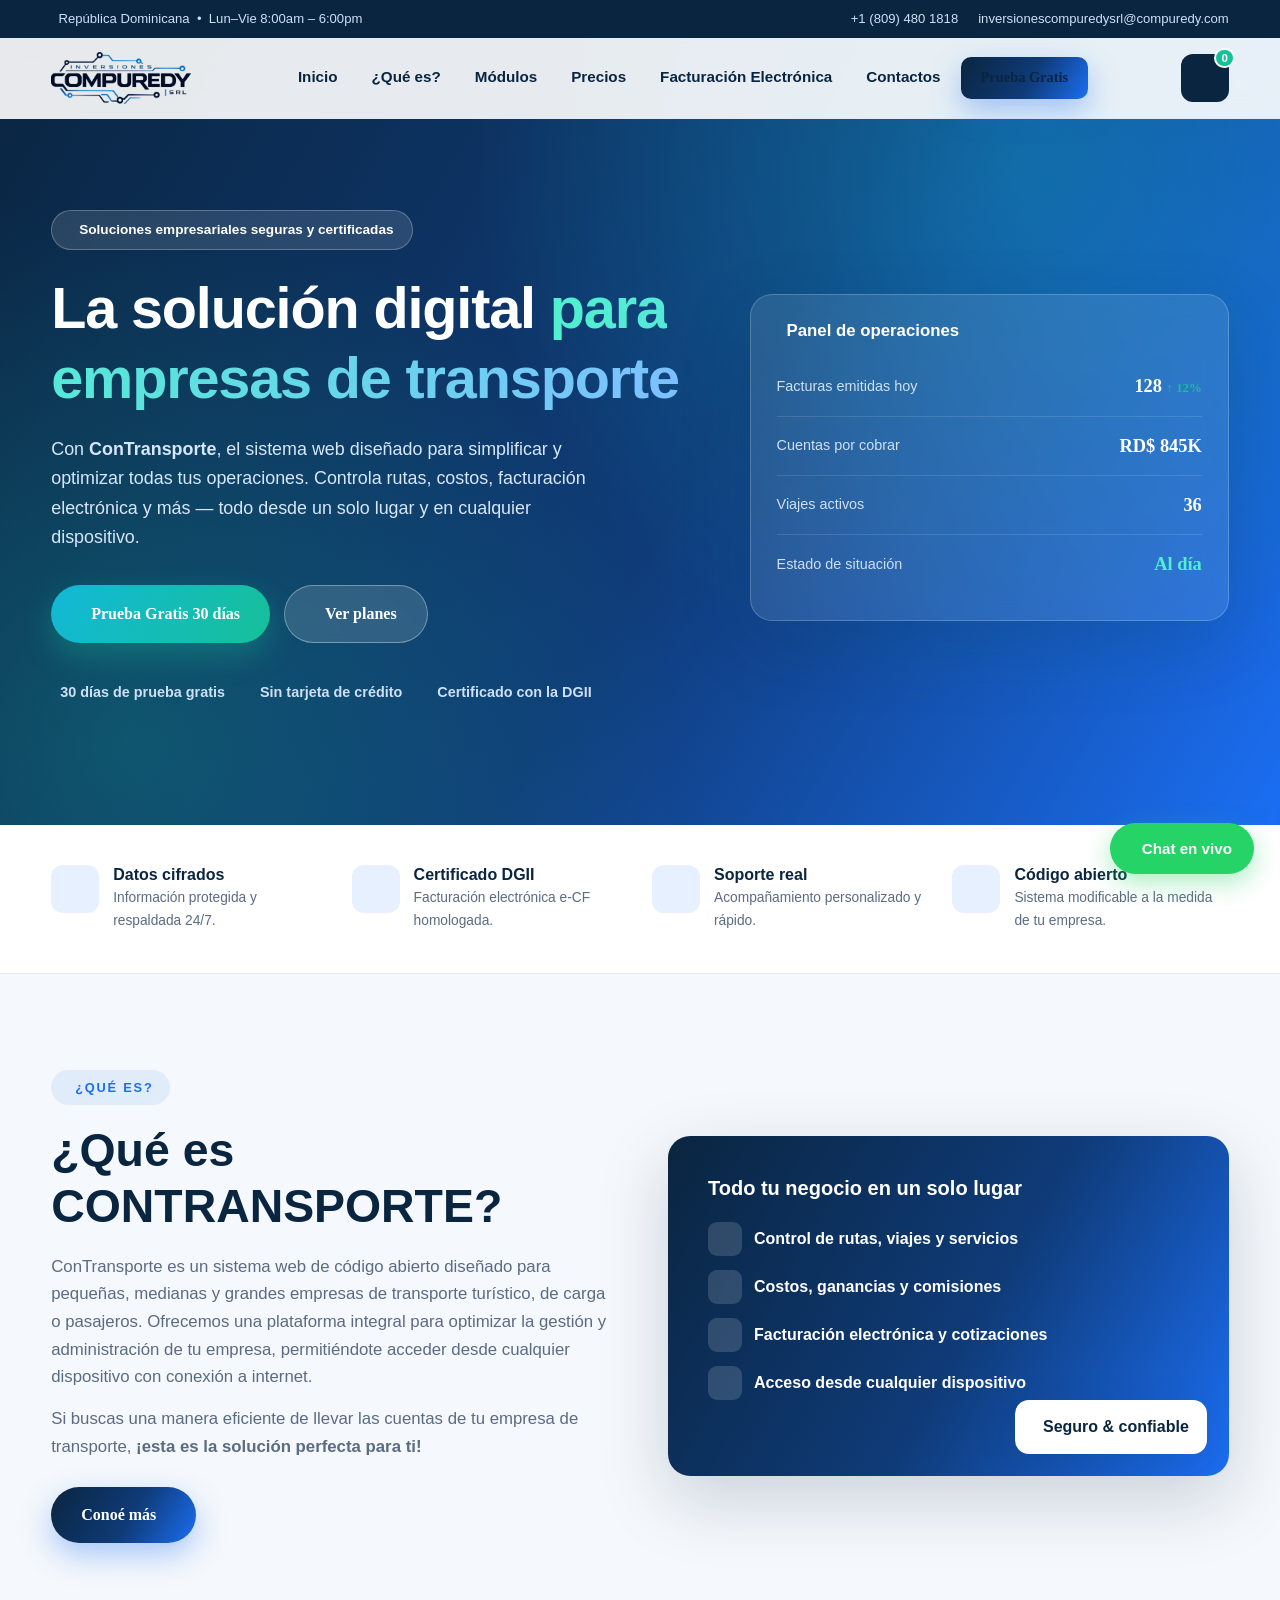
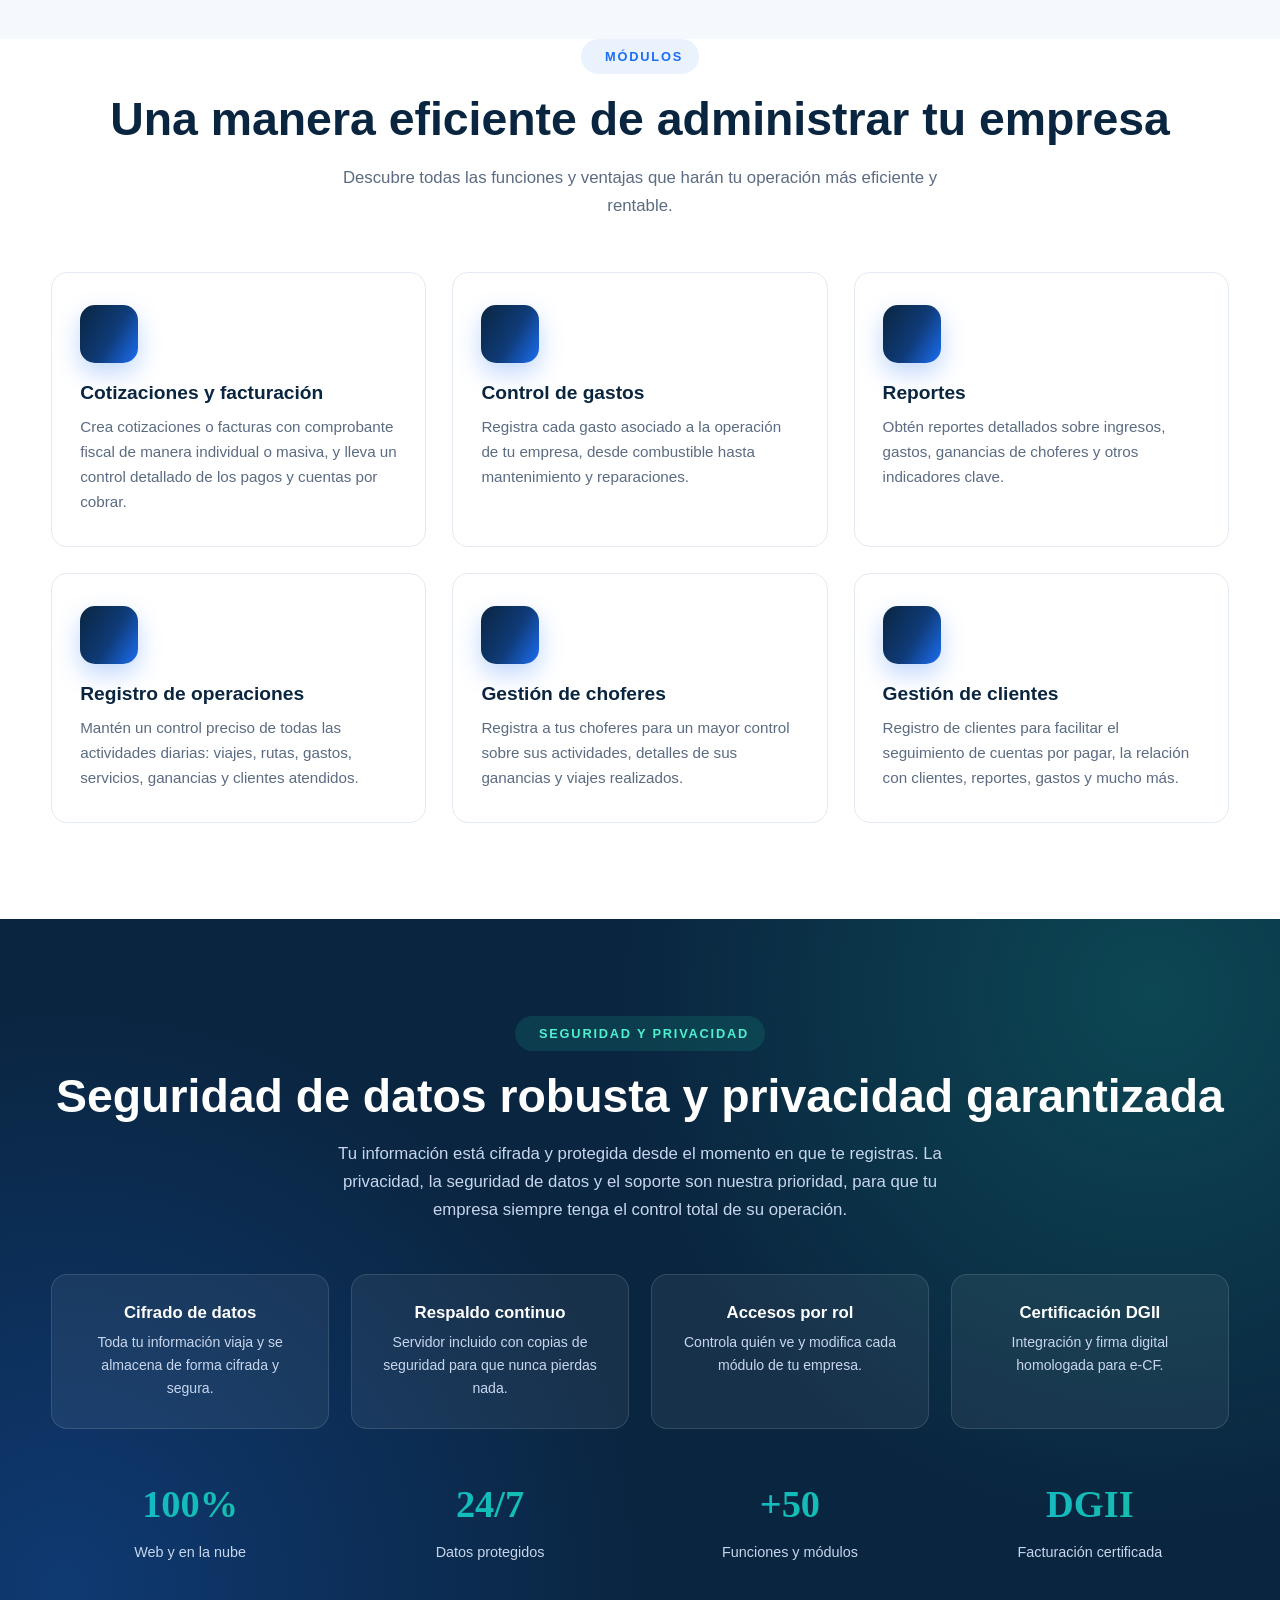
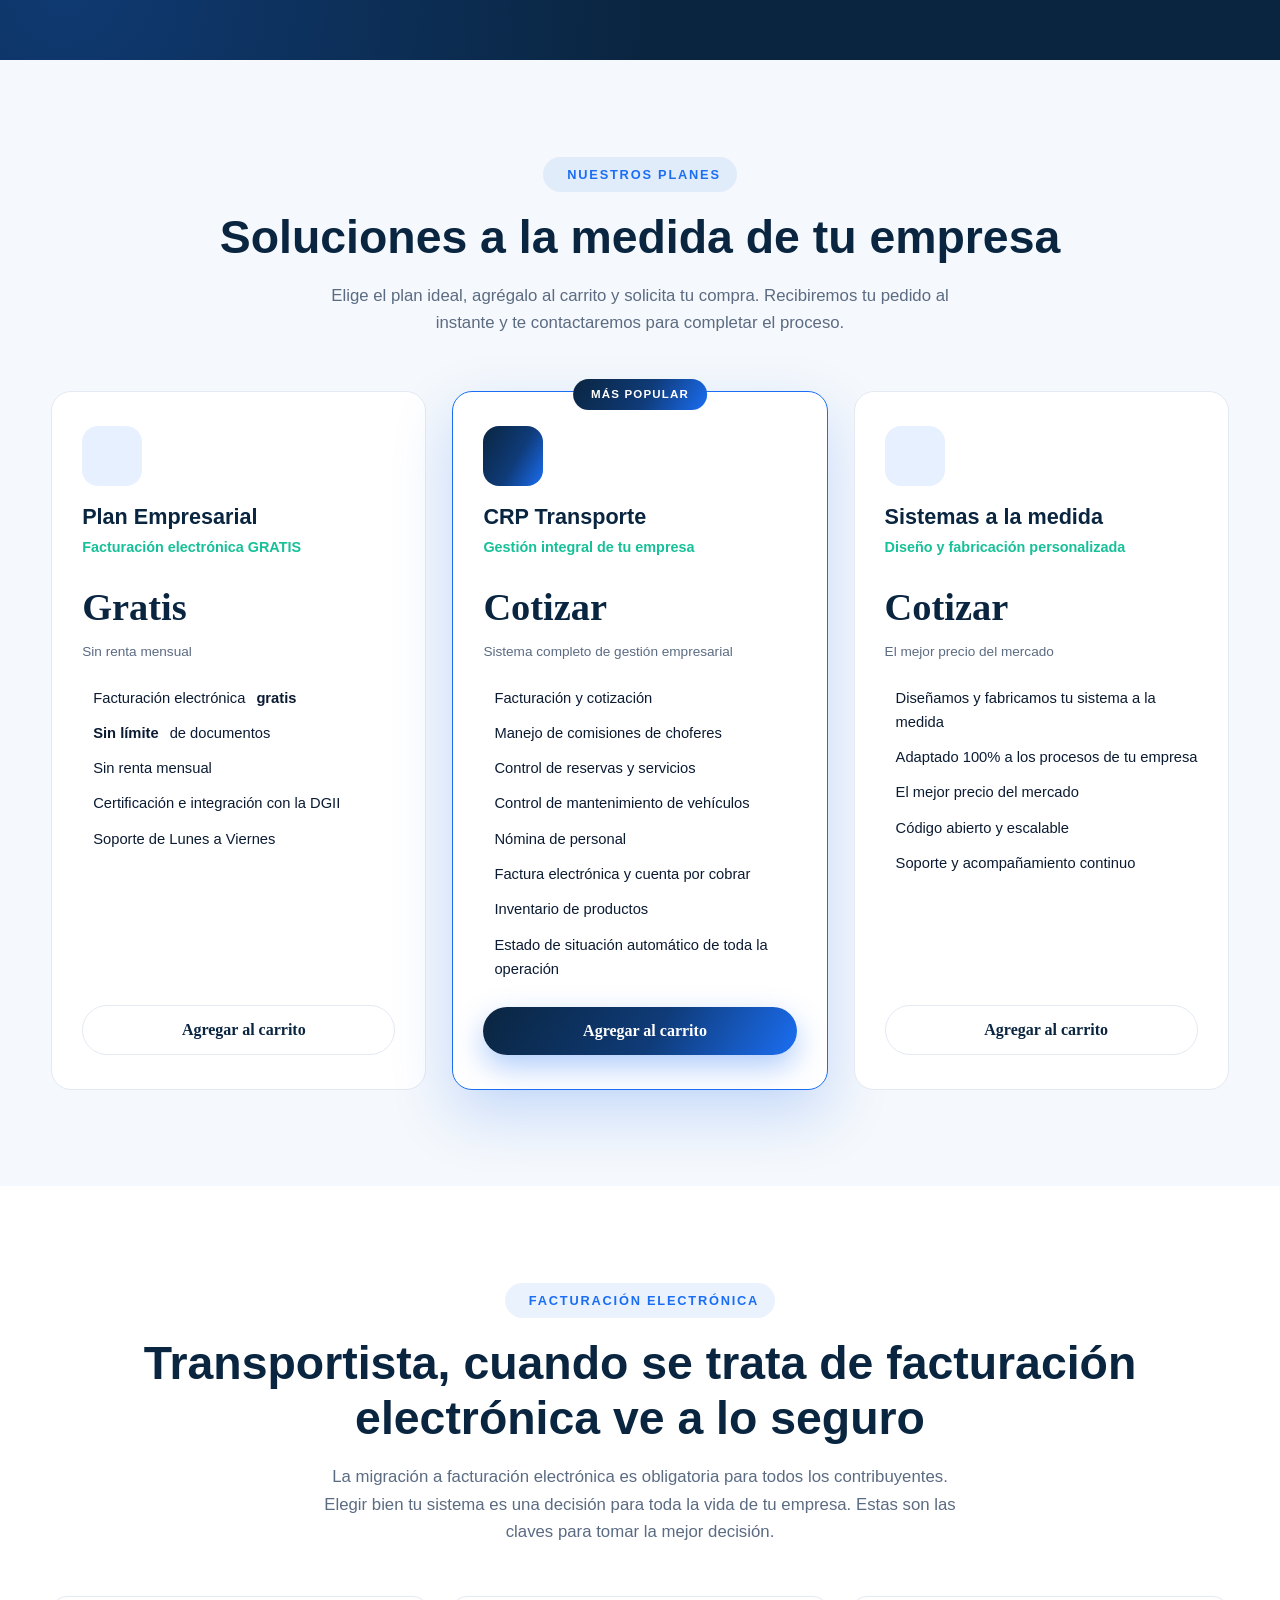
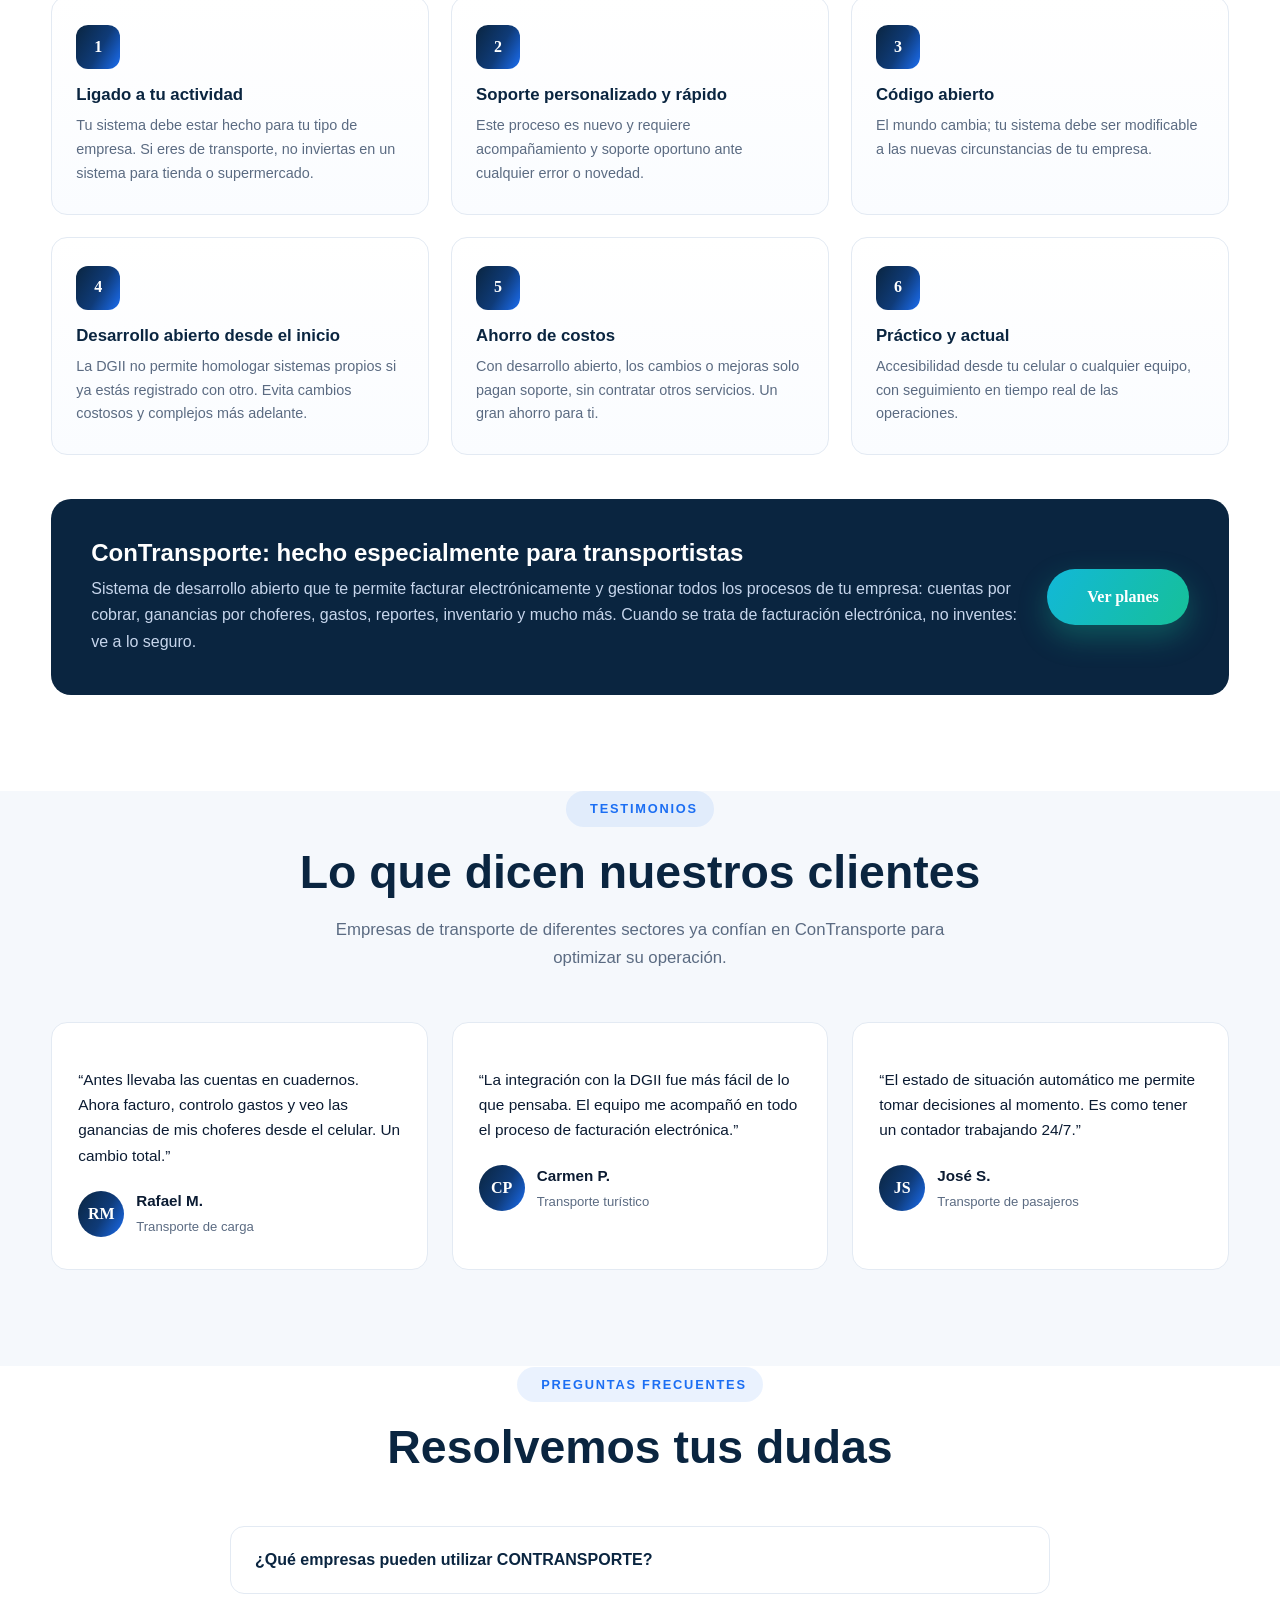
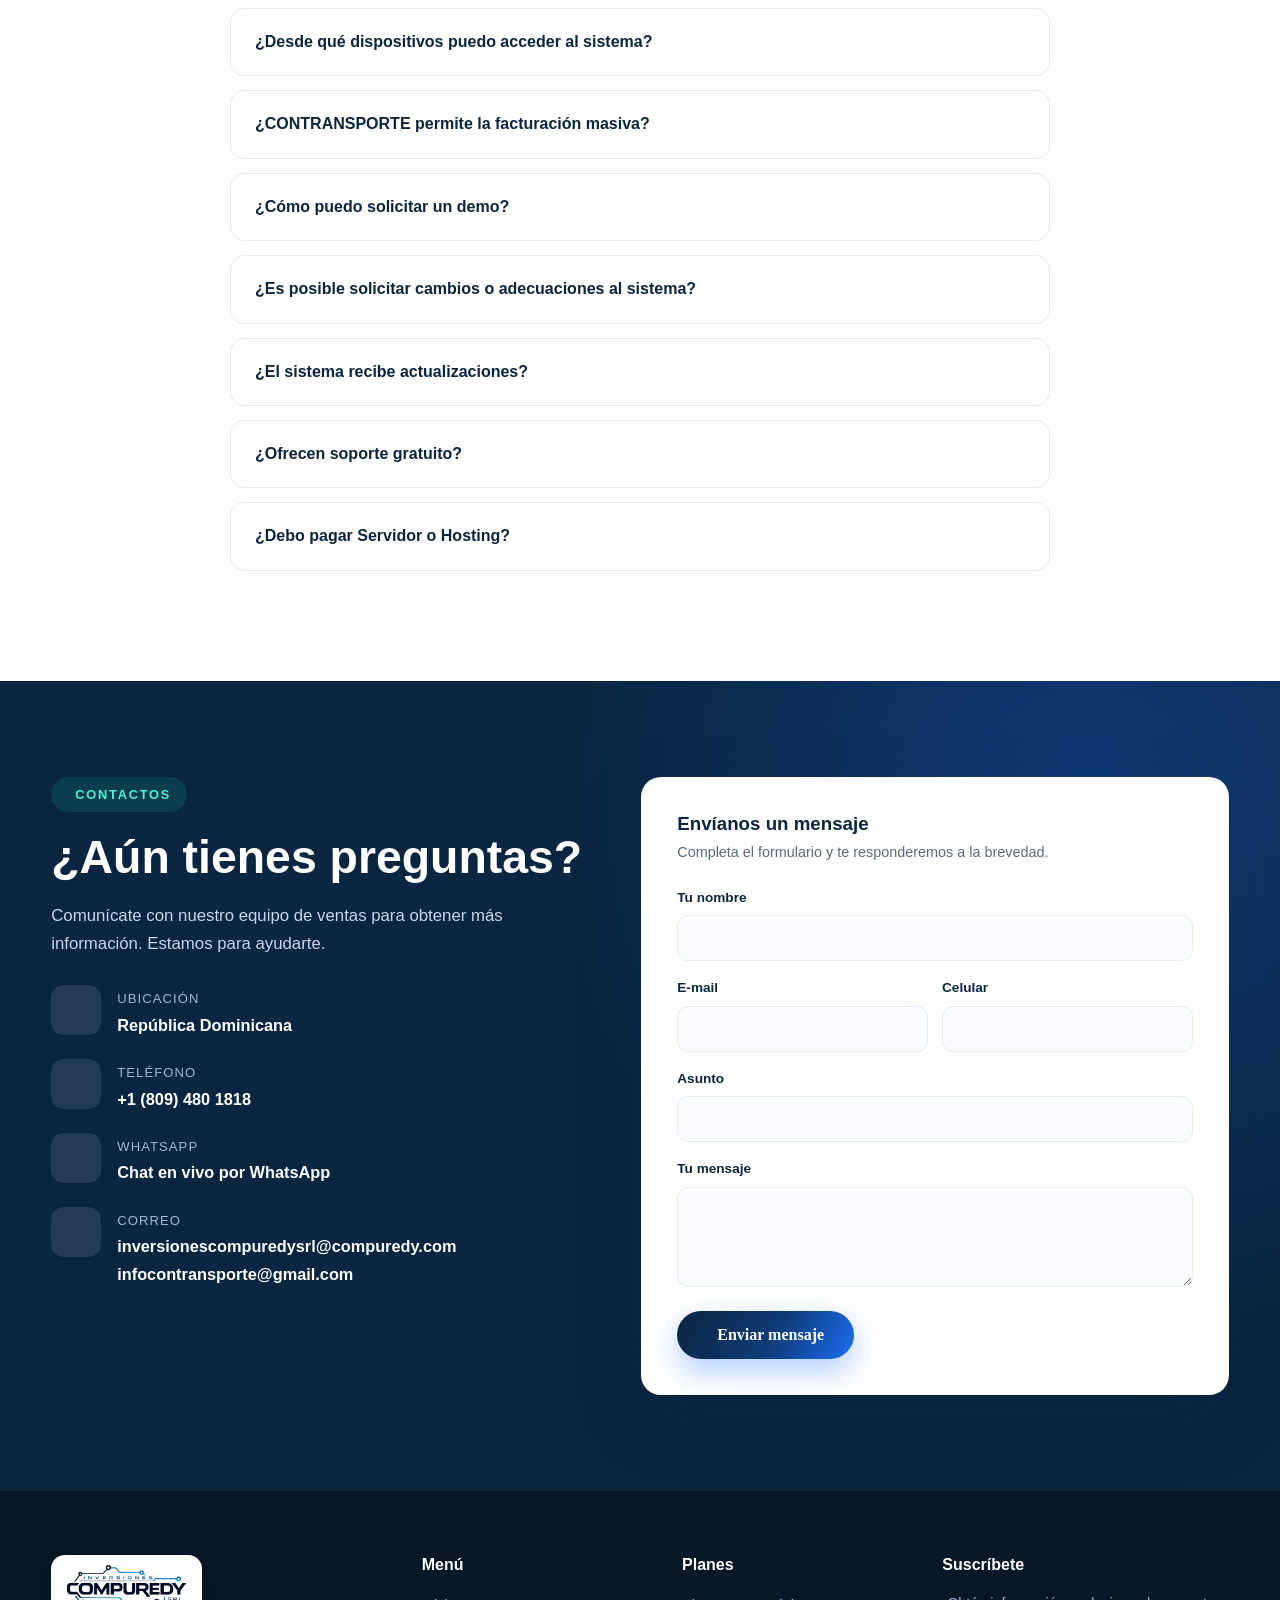
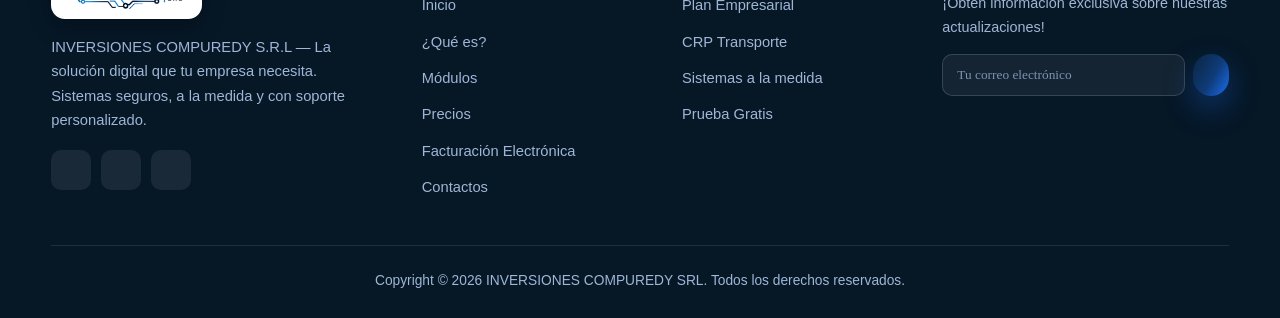
==== index.html @ f95e849a "Subir pagina completa Compuredy" ====
<!DOCTYPE html>
<html lang="es">
<head>
<meta charset="UTF-8">
<meta name="viewport" content="width=device-width, initial-scale=1.0">
<title>INVERSIONES COMPUREDY S.R.L – La solución digital que tu empresa necesita</title>
<link rel="icon" href="src/images/favicon.jpeg">
<meta name="description" content="ConTransporte y soluciones empresariales de facturación electrónica y gestión para empresas de transporte en República Dominicana. Sistemas seguros, a la medida y con soporte personalizado.">
<link rel="stylesheet" href="src/css/fonts.css">
<link rel="stylesheet" href="src/css/fontawesome.css">
<link rel="stylesheet" href="src/css/styles.css">
</head>
<body>
<!-- ===== HEADER ===== -->
<header id="top">
  <div class="topbar">
    <div class="container">
      <div><i class="fas fa-map-marker-alt"></i>&nbsp; República Dominicana &nbsp;•&nbsp; Lun–Vie 8:00am – 6:00pm</div>
      <div class="tb-r">
        <a href="tel:+18094801818"><i class="fas fa-phone"></i> +1 (809) 480 1818</a>
        <a href="mailto:inversionescompuredysrl@compuredy.com"><i class="fas fa-envelope"></i> inversionescompuredysrl@compuredy.com</a>
      </div>
    </div>
  </div>
  <nav class="nav">
    <div class="container">
      <a href="#top" class="brand"><img src="src/images/logo.png" alt="INVERSIONES COMPUREDY S.R.L" class="brand-logo"></a>
      <ul class="menu" id="menu">
        <li><a href="#top">Inicio</a></li>
        <li><a href="#quees">¿Qué es?</a></li>
        <li><a href="#modulos">Módulos</a></li>
        <li><a href="#precios">Precios</a></li>
        <li><a href="#facturacion">Facturación Electrónica</a></li>
        <li><a href="#contactos">Contactos</a></li>
        <li><a class="btn btn-primary" style="padding:9px 20px;font-size:.9rem" href="https://demo.contransporte.com" target="_blank" rel="noopener">Prueba Gratis</a></li>
      </ul>
      <div class="nav-cta">
        <button class="cart-btn" onclick="openCart()" aria-label="Carrito"><i class="fas fa-shopping-cart"></i><span class="cart-count" id="cartCount">0</span></button>
        <button class="hamburger" onclick="document.getElementById('menu').classList.toggle('open')"><i class="fas fa-bars"></i></button>
      </div>
    </div>
  </nav>
</header>

<!-- ===== HERO ===== -->
<section class="hero">
  <div class="container">
    <div>
      <span class="hero-badge"><i class="fas fa-shield-halved"></i> Soluciones empresariales seguras y certificadas</span>
      <h1>La solución digital <span>para empresas de transporte</span></h1>
      <p class="lead">Con <b>ConTransporte</b>, el sistema web diseñado para simplificar y optimizar todas tus operaciones. Controla rutas, costos, facturación electrónica y más — todo desde un solo lugar y en cualquier dispositivo.</p>
      <div class="hero-btns">
        <a href="https://demo.contransporte.com" target="_blank" rel="noopener" class="btn btn-accent"><i class="fas fa-play"></i> Prueba Gratis 30 días</a>
        <a href="#precios" class="btn btn-light"><i class="fas fa-tags"></i> Ver planes</a>
      </div>
      <div class="hero-trust">
        <div><i class="fas fa-circle-check"></i> 30 días de prueba gratis</div>
        <div><i class="fas fa-circle-check"></i> Sin tarjeta de crédito</div>
        <div><i class="fas fa-circle-check"></i> Certificado con la DGII</div>
      </div>
    </div>
    <div class="hero-visual">
      <div class="hero-card">
        <h4><i class="fas fa-chart-line"></i> Panel de operaciones</h4>
        <div class="mini-stat"><span>Facturas emitidas hoy</span><b>128 <span class="up">↑ 12%</span></b></div>
        <div class="mini-stat"><span>Cuentas por cobrar</span><b>RD$ 845K</b></div>
        <div class="mini-stat"><span>Viajes activos</span><b>36</b></div>
        <div class="mini-stat"><span>Estado de situación</span><b style="color:#4ff0d0">Al día</b></div>
      </div>
    </div>
  </div>
</section>

<!-- ===== TRUST STRIP ===== -->
<section class="trust-strip">
  <div class="container">
    <div class="trust-item"><div class="ti-ic"><i class="fas fa-lock"></i></div><div><h4>Datos cifrados</h4><p>Información protegida y respaldada 24/7.</p></div></div>
    <div class="trust-item"><div class="ti-ic"><i class="fas fa-file-invoice"></i></div><div><h4>Certificado DGII</h4><p>Facturación electrónica e-CF homologada.</p></div></div>
    <div class="trust-item"><div class="ti-ic"><i class="fas fa-headset"></i></div><div><h4>Soporte real</h4><p>Acompañamiento personalizado y rápido.</p></div></div>
    <div class="trust-item"><div class="ti-ic"><i class="fas fa-code"></i></div><div><h4>Código abierto</h4><p>Sistema modificable a la medida de tu empresa.</p></div></div>
  </div>
</section>
<!-- ===== QUE ES ===== -->
<section class="section" id="quees">
  <div class="container grid-2">
    <div>
      <span class="eyebrow"><i class="fas fa-circle-info"></i> ¿Qué es?</span>
      <h2 class="sec-title">¿Qué es CONTRANSPORTE?</h2>
      <p style="color:var(--muted);margin-top:18px;font-size:1.05rem">ConTransporte es un sistema web de código abierto diseñado para pequeñas, medianas y grandes empresas de transporte turístico, de carga o pasajeros. Ofrecemos una plataforma integral para optimizar la gestión y administración de tu empresa, permitiéndote acceder desde cualquier dispositivo con conexión a internet.</p>
      <p style="color:var(--muted);margin-top:14px;font-size:1.05rem">Si buscas una manera eficiente de llevar las cuentas de tu empresa de transporte, <b>¡esta es la solución perfecta para ti!</b></p>
      <div style="margin-top:26px"><a href="#modulos" class="btn btn-primary">Conoé más <i class="fas fa-arrow-right"></i></a></div>
    </div>
    <div class="qframe">
      <h4 style="color:#fff;font-size:1.25rem">Todo tu negocio en un solo lugar</h4>
      <ul>
        <li><i class="fas fa-route"></i> Control de rutas, viajes y servicios</li>
        <li><i class="fas fa-coins"></i> Costos, ganancias y comisiones</li>
        <li><i class="fas fa-file-invoice-dollar"></i> Facturación electrónica y cotizaciones</li>
        <li><i class="fas fa-mobile-screen"></i> Acceso desde cualquier dispositivo</li>
      </ul>
      <div class="qbadge"><i class="fas fa-shield-halved"></i> Seguro &amp; confiable</div>
    </div>
  </div>
</section>

<!-- ===== MODULOS ===== -->
<section class="section" id="modulos" style="background:#fff;padding-top:0">
  <div class="container">
    <div class="center">
      <span class="eyebrow"><i class="fas fa-layer-group"></i> Módulos</span>
      <h2 class="sec-title">Una manera eficiente de administrar tu empresa</h2>
      <p class="sec-sub">Descubre todas las funciones y ventajas que harán tu operación más eficiente y rentable.</p>
    </div>
    <div class="feat-grid">
      <div class="feat-card"><div class="feat-ic"><i class="fas fa-file-invoice-dollar"></i></div><h3>Cotizaciones y facturación</h3><p>Crea cotizaciones o facturas con comprobante fiscal de manera individual o masiva, y lleva un control detallado de los pagos y cuentas por cobrar.</p></div>
      <div class="feat-card"><div class="feat-ic"><i class="fas fa-gas-pump"></i></div><h3>Control de gastos</h3><p>Registra cada gasto asociado a la operación de tu empresa, desde combustible hasta mantenimiento y reparaciones.</p></div>
      <div class="feat-card"><div class="feat-ic"><i class="fas fa-chart-pie"></i></div><h3>Reportes</h3><p>Obtén reportes detallados sobre ingresos, gastos, ganancias de choferes y otros indicadores clave.</p></div>
      <div class="feat-card"><div class="feat-ic"><i class="fas fa-clipboard-list"></i></div><h3>Registro de operaciones</h3><p>Mantén un control preciso de todas las actividades diarias: viajes, rutas, gastos, servicios, ganancias y clientes atendidos.</p></div>
      <div class="feat-card"><div class="feat-ic"><i class="fas fa-id-badge"></i></div><h3>Gestión de choferes</h3><p>Registra a tus choferes para un mayor control sobre sus actividades, detalles de sus ganancias y viajes realizados.</p></div>
      <div class="feat-card"><div class="feat-ic"><i class="fas fa-users"></i></div><h3>Gestión de clientes</h3><p>Registro de clientes para facilitar el seguimiento de cuentas por pagar, la relación con clientes, reportes, gastos y mucho más.</p></div>
    </div>
  </div>
</section>
<!-- ===== SECURITY ===== -->
<section class="section security">
  <div class="container center">
    <span class="eyebrow" style="background:rgba(22,192,152,.15);color:#4ff0d0"><i class="fas fa-shield-halved"></i> Seguridad y privacidad</span>
    <h2 class="sec-title">Seguridad de datos robusta y privacidad garantizada</h2>
    <p class="sec-sub">Tu información está cifrada y protegida desde el momento en que te registras. La privacidad, la seguridad de datos y el soporte son nuestra prioridad, para que tu empresa siempre tenga el control total de su operación.</p>
    <div class="sec-grid">
      <div class="sec-box"><i class="fas fa-lock"></i><h4>Cifrado de datos</h4><p>Toda tu información viaja y se almacena de forma cifrada y segura.</p></div>
      <div class="sec-box"><i class="fas fa-database"></i><h4>Respaldo continuo</h4><p>Servidor incluido con copias de seguridad para que nunca pierdas nada.</p></div>
      <div class="sec-box"><i class="fas fa-user-shield"></i><h4>Accesos por rol</h4><p>Controla quién ve y modifica cada módulo de tu empresa.</p></div>
      <div class="sec-box"><i class="fas fa-certificate"></i><h4>Certificación DGII</h4><p>Integración y firma digital homologada para e-CF.</p></div>
    </div>
    <div class="stat-row">
      <div><div class="num">100%</div><div class="lbl">Web y en la nube</div></div>
      <div><div class="num">24/7</div><div class="lbl">Datos protegidos</div></div>
      <div><div class="num">+50</div><div class="lbl">Funciones y módulos</div></div>
      <div><div class="num">DGII</div><div class="lbl">Facturación certificada</div></div>
    </div>
  </div>
</section>

<!-- ===== PLANS ===== -->
<section class="section" id="precios">
  <div class="container">
    <div class="center">
      <span class="eyebrow"><i class="fas fa-tags"></i> Nuestros planes</span>
      <h2 class="sec-title">Soluciones a la medida de tu empresa</h2>
      <p class="sec-sub">Elige el plan ideal, agrégalo al carrito y solicita tu compra. Recibiremos tu pedido al instante y te contactaremos para completar el proceso.</p>
    </div>
    <div class="plans-grid">

      <div class="plan">
        <div class="p-ic"><i class="fas fa-building"></i></div>
        <h3>Plan Empresarial</h3>
        <div class="p-tag"><i class="fas fa-gift"></i> Facturación electrónica GRATIS</div>
        <div class="price">Gratis</div>
        <div class="price-note">Sin renta mensual</div>
        <ul>
          <li><i class="fas fa-check"></i> Facturación electrónica <b>gratis</b></li>
          <li><i class="fas fa-check"></i> <b>Sin límite</b> de documentos</li>
          <li><i class="fas fa-check"></i> Sin renta mensual</li>
          <li><i class="fas fa-check"></i> Certificación e integración con la DGII</li>
          <li><i class="fas fa-check"></i> Soporte de Lunes a Viernes</li>
        </ul>
        <button class="btn btn-ghost add-cart" onclick="addToCart('Plan Empresarial','Facturación electrónica gratis, sin límite de documentos y sin renta mensual',0,'Gratis')"><i class="fas fa-cart-plus"></i> Agregar al carrito</button>
      </div>

      <div class="plan featured">
        <div class="p-ic"><i class="fas fa-truck-fast"></i></div>
        <h3>CRP Transporte</h3>
        <div class="p-tag"><i class="fas fa-star"></i> Gestión integral de tu empresa</div>
        <div class="price">Cotizar</div>
        <div class="price-note">Sistema completo de gestión empresarial</div>
        <ul>
          <li><i class="fas fa-check"></i> Facturación y cotización</li>
          <li><i class="fas fa-check"></i> Manejo de comisiones de choferes</li>
          <li><i class="fas fa-check"></i> Control de reservas y servicios</li>
          <li><i class="fas fa-check"></i> Control de mantenimiento de vehículos</li>
          <li><i class="fas fa-check"></i> Nómina de personal</li>
          <li><i class="fas fa-check"></i> Factura electrónica y cuenta por cobrar</li>
          <li><i class="fas fa-check"></i> Inventario de productos</li>
          <li><i class="fas fa-check"></i> Estado de situación automático de toda la operación</li>
        </ul>
        <button class="btn btn-primary add-cart" onclick="addToCart('CRP Transporte','Sistema integral: facturación, cotización, comisiones de choferes, reservas/servicios, mantenimiento de vehículos, nómina, factura electrónica, cuenta por cobrar, inventario y estado de situación automático',0,'Cotizar')"><i class="fas fa-cart-plus"></i> Agregar al carrito</button>
      </div>

      <div class="plan">
        <div class="p-ic"><i class="fas fa-gears"></i></div>
        <h3>Sistemas a la medida</h3>
        <div class="p-tag"><i class="fas fa-wand-magic-sparkles"></i> Diseño y fabricación personalizada</div>
        <div class="price">Cotizar</div>
        <div class="price-note">El mejor precio del mercado</div>
        <ul>
          <li><i class="fas fa-check"></i> Diseñamos y fabricamos tu sistema a la medida</li>
          <li><i class="fas fa-check"></i> Adaptado 100% a los procesos de tu empresa</li>
          <li><i class="fas fa-check"></i> El mejor precio del mercado</li>
          <li><i class="fas fa-check"></i> Código abierto y escalable</li>
          <li><i class="fas fa-check"></i> Soporte y acompañamiento continuo</li>
        </ul>
        <button class="btn btn-ghost add-cart" onclick="addToCart('Sistemas a la medida','Diseño y fabricación de sistema personalizado para tu empresa con el mejor precio del mercado',0,'Cotizar')"><i class="fas fa-cart-plus"></i> Agregar al carrito</button>
      </div>

    </div>
  </div>
</section>
<!-- ===== FACTURACION ELECTRONICA ===== -->
<section class="section fe" id="facturacion">
  <div class="container">
    <div class="center">
      <span class="eyebrow"><i class="fas fa-file-invoice"></i> Facturación Electrónica</span>
      <h2 class="sec-title">Transportista, cuando se trata de facturación electrónica ve a lo seguro</h2>
      <p class="sec-sub">La migración a facturación electrónica es obligatoria para todos los contribuyentes. Elegir bien tu sistema es una decisión para toda la vida de tu empresa. Estas son las claves para tomar la mejor decisión.</p>
    </div>
    <div class="fe-grid">
      <div class="fe-card"><div class="n">1</div><h4>Ligado a tu actividad</h4><p>Tu sistema debe estar hecho para tu tipo de empresa. Si eres de transporte, no inviertas en un sistema para tienda o supermercado.</p></div>
      <div class="fe-card"><div class="n">2</div><h4>Soporte personalizado y rápido</h4><p>Este proceso es nuevo y requiere acompañamiento y soporte oportuno ante cualquier error o novedad.</p></div>
      <div class="fe-card"><div class="n">3</div><h4>Código abierto</h4><p>El mundo cambia; tu sistema debe ser modificable a las nuevas circunstancias de tu empresa.</p></div>
      <div class="fe-card"><div class="n">4</div><h4>Desarrollo abierto desde el inicio</h4><p>La DGII no permite homologar sistemas propios si ya estás registrado con otro. Evita cambios costosos y complejos más adelante.</p></div>
      <div class="fe-card"><div class="n">5</div><h4>Ahorro de costos</h4><p>Con desarrollo abierto, los cambios o mejoras solo pagan soporte, sin contratar otros servicios. Un gran ahorro para ti.</p></div>
      <div class="fe-card"><div class="n">6</div><h4>Práctico y actual</h4><p>Accesibilidad desde tu celular o cualquier equipo, con seguimiento en tiempo real de las operaciones.</p></div>
    </div>
    <div class="fe-note">
      <div><h3>ConTransporte: hecho especialmente para transportistas</h3><p>Sistema de desarrollo abierto que te permite facturar electrónicamente y gestionar todos los procesos de tu empresa: cuentas por cobrar, ganancias por choferes, gastos, reportes, inventario y mucho más. Cuando se trata de facturación electrónica, no inventes: ve a lo seguro.</p></div>
      <a href="#precios" class="btn btn-accent" style="flex:0 0 auto"><i class="fas fa-tags"></i> Ver planes</a>
    </div>
  </div>
</section>

<!-- ===== TESTIMONIOS ===== -->
<section class="section" style="padding-top:0">
  <div class="container">
    <div class="center">
      <span class="eyebrow"><i class="fas fa-comments"></i> Testimonios</span>
      <h2 class="sec-title">Lo que dicen nuestros clientes</h2>
      <p class="sec-sub">Empresas de transporte de diferentes sectores ya confían en ConTransporte para optimizar su operación.</p>
    </div>
    <div class="tst-grid">
      <div class="tst"><div class="stars"><i class="fas fa-star"></i><i class="fas fa-star"></i><i class="fas fa-star"></i><i class="fas fa-star"></i><i class="fas fa-star"></i></div><p>“Antes llevaba las cuentas en cuadernos. Ahora facturo, controlo gastos y veo las ganancias de mis choferes desde el celular. Un cambio total.”</p><div class="who"><div class="av">RM</div><div><b>Rafael M.</b><span>Transporte de carga</span></div></div></div>
      <div class="tst"><div class="stars"><i class="fas fa-star"></i><i class="fas fa-star"></i><i class="fas fa-star"></i><i class="fas fa-star"></i><i class="fas fa-star"></i></div><p>“La integración con la DGII fue más fácil de lo que pensaba. El equipo me acompañó en todo el proceso de facturación electrónica.”</p><div class="who"><div class="av">CP</div><div><b>Carmen P.</b><span>Transporte turístico</span></div></div></div>
      <div class="tst"><div class="stars"><i class="fas fa-star"></i><i class="fas fa-star"></i><i class="fas fa-star"></i><i class="fas fa-star"></i><i class="fas fa-star"></i></div><p>“El estado de situación automático me permite tomar decisiones al momento. Es como tener un contador trabajando 24/7.”</p><div class="who"><div class="av">JS</div><div><b>José S.</b><span>Transporte de pasajeros</span></div></div></div>
    </div>
  </div>
</section>
<!-- ===== FAQ ===== -->
<section class="section" style="background:#fff;padding-top:0">
  <div class="container">
    <div class="center">
      <span class="eyebrow"><i class="fas fa-circle-question"></i> Preguntas frecuentes</span>
      <h2 class="sec-title">Resolvemos tus dudas</h2>
    </div>
    <div class="faq-wrap">
      <div class="faq"><div class="faq-q">¿Qué empresas pueden utilizar CONTRANSPORTE? <i class="fas fa-chevron-down"></i></div><div class="faq-a"><p>Es ideal para empresas de transporte turístico, de carga y de pasajeros, sin importar su tamaño.</p></div></div>
      <div class="faq"><div class="faq-q">¿Desde qué dispositivos puedo acceder al sistema? <i class="fas fa-chevron-down"></i></div><div class="faq-a"><p>Puedes acceder desde cualquier dispositivo con conexión a internet, ya sea una computadora, tablet o smartphone.</p></div></div>
      <div class="faq"><div class="faq-q">¿CONTRANSPORTE permite la facturación masiva? <i class="fas fa-chevron-down"></i></div><div class="faq-a"><p>Sí, puedes generar facturas masivas con un solo clic, facilitando la gestión de cobros.</p></div></div>
      <div class="faq"><div class="faq-q">¿Cómo puedo solicitar un demo? <i class="fas fa-chevron-down"></i></div><div class="faq-a"><p>Puedes probar nuestro demo gratis a través del siguiente enlace: <a href="https://demo.contransporte.com" target="_blank" rel="noopener" style="color:var(--blue);font-weight:600">demo.contransporte.com</a>.</p></div></div>
      <div class="faq"><div class="faq-q">¿Es posible solicitar cambios o adecuaciones al sistema? <i class="fas fa-chevron-down"></i></div><div class="faq-a"><p>Sí. Cada empresa tiene necesidades particulares, por eso ofrecemos modificaciones y adecuaciones personalizadas para ajustarnos a los requerimientos de tu negocio.</p></div></div>
      <div class="faq"><div class="faq-q">¿El sistema recibe actualizaciones? <i class="fas fa-chevron-down"></i></div><div class="faq-a"><p>Sí, nuestro equipo trabaja constantemente en la optimización del sistema, implementando mejoras y nuevas funcionalidades para garantizar el mejor rendimiento y la seguridad de tu información.</p></div></div>
      <div class="faq"><div class="faq-q">¿Ofrecen soporte gratuito? <i class="fas fa-chevron-down"></i></div><div class="faq-a"><p>Sí, todos nuestros planes incluyen soporte gratuito de Lunes a Viernes de 08:00 am a 06:00 pm.</p></div></div>
      <div class="faq"><div class="faq-q">¿Debo pagar Servidor o Hosting? <i class="fas fa-chevron-down"></i></div><div class="faq-a"><p>No, nuestro sistema es web y posee servidor incluido.</p></div></div>
    </div>
  </div>
</section>

<!-- ===== CONTACTO ===== -->
<section class="section contact" id="contactos">
  <div class="container">
    <div>
      <span class="eyebrow" style="background:rgba(22,192,152,.15);color:#4ff0d0"><i class="fas fa-headset"></i> Contactos</span>
      <h2 class="sec-title">¿Aún tienes preguntas?</h2>
      <p class="sec-sub" style="margin-left:0;color:#c7d6ec">Comunícate con nuestro equipo de ventas para obtener más información. Estamos para ayudarte.</p>
      <div class="ct-info">
        <div class="ct-item"><div class="ci"><i class="fas fa-map-marker-alt"></i></div><div><span>Ubicación</span><br><b>República Dominicana</b></div></div>
        <div class="ct-item"><div class="ci"><i class="fas fa-phone"></i></div><div><span>Teléfono</span><br><a href="tel:+18094801818">+1 (809) 480 1818</a></div></div>
        <div class="ct-item"><div class="ci"><i class="fab fa-whatsapp"></i></div><div><span>WhatsApp</span><br><a href="https://wa.me/1809489865" target="_blank" rel="noopener">Chat en vivo por WhatsApp</a></div></div>
        <div class="ct-item"><div class="ci"><i class="fas fa-envelope"></i></div><div><span>Correo</span><br><a href="mailto:inversionescompuredysrl@compuredy.com">inversionescompuredysrl@compuredy.com</a><br><a href="mailto:infocontransporte@gmail.com">infocontransporte@gmail.com</a></div></div>
      </div>
    </div>
    <div class="form-card">
      <h3>Envíanos un mensaje</h3>
      <p>Completa el formulario y te responderemos a la brevedad.</p>
      <form action="https://formsubmit.co/inversionescompuredysrl@compuredy.com" method="POST">
        <input type="hidden" name="_subject" value="Nuevo mensaje desde la web COMPUREDY">
        <input type="hidden" name="_captcha" value="false">
        <input type="hidden" name="_template" value="table">
        <div class="fg"><label>Tu nombre</label><input type="text" name="Nombre" required></div>
        <div class="fg-2"><div class="fg"><label>E-mail</label><input type="email" name="Email" required></div><div class="fg"><label>Celular</label><input type="tel" name="Celular"></div></div>
        <div class="fg"><label>Asunto</label><input type="text" name="Asunto"></div>
        <div class="fg"><label>Tu mensaje</label><textarea rows="4" name="Mensaje" required></textarea></div>
        <button type="submit" class="btn btn-primary"><i class="fas fa-paper-plane"></i> Enviar mensaje</button>
      </form>
    </div>
  </div>
</section>
<!-- ===== FOOTER ===== -->
<footer>
  <div class="container">
    <div class="foot-grid">
      <div>
        <div class="foot-brand"><img src="src/images/logo.png" alt="INVERSIONES COMPUREDY S.R.L"></div>
        <p style="font-size:.92rem">INVERSIONES COMPUREDY S.R.L — La solución digital que tu empresa necesita. Sistemas seguros, a la medida y con soporte personalizado.</p>
        <div class="soc">
          <a href="https://wa.me/1809489865" target="_blank" rel="noopener" aria-label="WhatsApp"><i class="fab fa-whatsapp"></i></a>
          <a href="mailto:inversionescompuredysrl@compuredy.com" aria-label="Email"><i class="fas fa-envelope"></i></a>
          <a href="tel:+18094801818" aria-label="Teléfono"><i class="fas fa-phone"></i></a>
        </div>
      </div>
      <div><h4>Menú</h4><ul><li><a href="#top">Inicio</a></li><li><a href="#quees">¿Qué es?</a></li><li><a href="#modulos">Módulos</a></li><li><a href="#precios">Precios</a></li><li><a href="#facturacion">Facturación Electrónica</a></li><li><a href="#contactos">Contactos</a></li></ul></div>
      <div><h4>Planes</h4><ul><li><a href="#precios">Plan Empresarial</a></li><li><a href="#precios">CRP Transporte</a></li><li><a href="#precios">Sistemas a la medida</a></li><li><a href="https://demo.contransporte.com" target="_blank" rel="noopener">Prueba Gratis</a></li></ul></div>
      <div>
        <h4>Suscríbete</h4>
        <p style="font-size:.9rem">¡Obtén información exclusiva sobre nuestras actualizaciones!</p>
        <form class="newsletter" action="https://formsubmit.co/inversionescompuredysrl@compuredy.com" method="POST">
          <input type="hidden" name="_subject" value="Nueva suscripción web COMPUREDY">
          <input type="hidden" name="_captcha" value="false">
          <input type="email" name="Email" placeholder="Tu correo electrónico" required>
          <button class="btn btn-primary" style="padding:12px 18px" type="submit"><i class="fas fa-paper-plane"></i></button>
        </form>
      </div>
    </div>
    <div class="foot-bottom">Copyright &copy; 2026 INVERSIONES COMPUREDY SRL. Todos los derechos reservados.</div>
  </div>
</footer>

<!-- ===== WHATSAPP FLOAT ===== -->
<div class="wa-float"><a href="https://wa.me/1809489865?text=Hola%2C%20me%20interesa%20conocer%20más%20sobre%20sus%20sistemas" target="_blank" rel="noopener"><i class="fab fa-whatsapp"></i> Chat en vivo</a></div>

<!-- ===== CART ===== -->
<div class="cart-overlay" id="cartOverlay" onclick="closeCart()"></div>
<aside class="cart-side" id="cartSide">
  <div class="cs-head"><h3><i class="fas fa-shopping-cart"></i> Tu carrito</h3><button class="cs-close" onclick="closeCart()"><i class="fas fa-times"></i></button></div>
  <div class="cs-body" id="cartBody"><div class="cs-empty"><i class="fas fa-cart-shopping" style="font-size:2.5rem;color:var(--line);margin-bottom:12px"></i><p>Tu carrito está vacío.<br>Agrega un plan para comenzar.</p></div></div>
  <div class="cs-foot">
    <div class="cs-total"><span>Planes seleccionados</span><b id="cartTotal">0</b></div>
    <button class="btn btn-primary" style="width:100%" onclick="openCheckout()"><i class="fas fa-paper-plane"></i> Solicitar compra</button>
    <p style="font-size:.8rem;color:var(--muted);text-align:center;margin-top:10px">Recibiremos tu solicitud por correo y te contactaremos para completar el proceso.</p>
  </div>
</aside>

<!-- ===== CHECKOUT MODAL ===== -->
<div class="modal-overlay" id="modalOverlay" onclick="closeCheckout()"></div>
<div class="modal" id="checkoutModal">
  <div style="padding:34px">
    <div id="checkoutForm">
      <h2>Finaliza tu solicitud</h2>
      <p class="sub">Completa tus datos. Enviaremos tu pedido a nuestro correo y te contactaremos para coordinar el pago y la activación.</p>
      <form id="orderForm" action="https://formsubmit.co/inversionescompuredysrl@compuredy.com" method="POST">
        <input type="hidden" name="_subject" value="🛒 Nueva solicitud de compra - Web COMPUREDY">
        <input type="hidden" name="_captcha" value="false">
        <input type="hidden" name="_template" value="table">
        <input type="hidden" name="Planes solicitados" id="orderItems">
        <div class="fg"><label>Nombre completo</label><input type="text" name="Nombre" required></div>
        <div class="fg-2"><div class="fg"><label>Empresa</label><input type="text" name="Empresa"></div><div class="fg"><label>Teléfono / WhatsApp</label><input type="tel" name="Telefono" required></div></div>
        <div class="fg"><label>Correo electrónico</label><input type="email" name="Email" required></div>
        <div class="fg"><label>Comentario (opcional)</label><textarea rows="3" name="Comentario"></textarea></div>
        <button type="submit" class="btn btn-primary"><i class="fas fa-check"></i> Confirmar solicitud</button>
        <button type="button" class="btn btn-ghost" style="width:100%;margin-top:10px" onclick="orderByWhatsApp()"><i class="fab fa-whatsapp"></i> Enviar por WhatsApp</button>
      </form>
    </div>
    <div class="success-msg" id="successMsg">
      <i class="fas fa-circle-check"></i>
      <h3>¡Solicitud enviada!</h3>
      <p>Hemos recibido tu pedido. Nuestro equipo te contactará muy pronto para completar el proceso.</p>
      <button class="btn btn-primary" style="margin-top:20px" onclick="closeCheckout()">Cerrar</button>
    </div>
  </div>
</div>
<script src="src/js/script.js"></script>
</body>
</html>
---- src/css/fonts.css ----
/* Inter 400 latin-ext */
@font-face {
  font-family: 'Inter';
  font-style: normal;
  font-weight: 400;
  font-display: swap;
  src: url(../fonts/inter-400-latin-ext.woff2) format('woff2');
  unicode-range: U+0100-02BA, U+02BD-02C5, U+02C7-02CC, U+02CE-02D7, U+02DD-02FF, U+0304, U+0308, U+0329, U+1D00-1DBF, U+1E00-1E9F, U+1EF2-1EFF, U+2020, U+20A0-20AB, U+20AD-20C0, U+2113, U+2C60-2C7F, U+A720-A7FF;
}
/* Inter 400 latin */
@font-face {
  font-family: 'Inter';
  font-style: normal;
  font-weight: 400;
  font-display: swap;
  src: url(../fonts/inter-400-latin.woff2) format('woff2');
  unicode-range: U+0000-00FF, U+0131, U+0152-0153, U+02BB-02BC, U+02C6, U+02DA, U+02DC, U+0304, U+0308, U+0329, U+2000-206F, U+20AC, U+2122, U+2191, U+2193, U+2212, U+2215, U+FEFF, U+FFFD;
}
/* Inter 500 latin-ext */
@font-face {
  font-family: 'Inter';
  font-style: normal;
  font-weight: 500;
  font-display: swap;
  src: url(../fonts/inter-400-latin-ext.woff2) format('woff2');
  unicode-range: U+0100-02BA, U+02BD-02C5, U+02C7-02CC, U+02CE-02D7, U+02DD-02FF, U+0304, U+0308, U+0329, U+1D00-1DBF, U+1E00-1E9F, U+1EF2-1EFF, U+2020, U+20A0-20AB, U+20AD-20C0, U+2113, U+2C60-2C7F, U+A720-A7FF;
}
/* Inter 500 latin */
@font-face {
  font-family: 'Inter';
  font-style: normal;
  font-weight: 500;
  font-display: swap;
  src: url(../fonts/inter-400-latin.woff2) format('woff2');
  unicode-range: U+0000-00FF, U+0131, U+0152-0153, U+02BB-02BC, U+02C6, U+02DA, U+02DC, U+0304, U+0308, U+0329, U+2000-206F, U+20AC, U+2122, U+2191, U+2193, U+2212, U+2215, U+FEFF, U+FFFD;
}
/* Inter 600 latin-ext */
@font-face {
  font-family: 'Inter';
  font-style: normal;
  font-weight: 600;
  font-display: swap;
  src: url(../fonts/inter-400-latin-ext.woff2) format('woff2');
  unicode-range: U+0100-02BA, U+02BD-02C5, U+02C7-02CC, U+02CE-02D7, U+02DD-02FF, U+0304, U+0308, U+0329, U+1D00-1DBF, U+1E00-1E9F, U+1EF2-1EFF, U+2020, U+20A0-20AB, U+20AD-20C0, U+2113, U+2C60-2C7F, U+A720-A7FF;
}
/* Inter 600 latin */
@font-face {
  font-family: 'Inter';
  font-style: normal;
  font-weight: 600;
  font-display: swap;
  src: url(../fonts/inter-400-latin.woff2) format('woff2');
  unicode-range: U+0000-00FF, U+0131, U+0152-0153, U+02BB-02BC, U+02C6, U+02DA, U+02DC, U+0304, U+0308, U+0329, U+2000-206F, U+20AC, U+2122, U+2191, U+2193, U+2212, U+2215, U+FEFF, U+FFFD;
}
/* Inter 700 latin-ext */
@font-face {
  font-family: 'Inter';
  font-style: normal;
  font-weight: 700;
  font-display: swap;
  src: url(../fonts/inter-400-latin-ext.woff2) format('woff2');
  unicode-range: U+0100-02BA, U+02BD-02C5, U+02C7-02CC, U+02CE-02D7, U+02DD-02FF, U+0304, U+0308, U+0329, U+1D00-1DBF, U+1E00-1E9F, U+1EF2-1EFF, U+2020, U+20A0-20AB, U+20AD-20C0, U+2113, U+2C60-2C7F, U+A720-A7FF;
}
/* Inter 700 latin */
@font-face {
  font-family: 'Inter';
  font-style: normal;
  font-weight: 700;
  font-display: swap;
  src: url(../fonts/inter-400-latin.woff2) format('woff2');
  unicode-range: U+0000-00FF, U+0131, U+0152-0153, U+02BB-02BC, U+02C6, U+02DA, U+02DC, U+0304, U+0308, U+0329, U+2000-206F, U+20AC, U+2122, U+2191, U+2193, U+2212, U+2215, U+FEFF, U+FFFD;
}
/* Inter 800 latin-ext */
@font-face {
  font-family: 'Inter';
  font-style: normal;
  font-weight: 800;
  font-display: swap;
  src: url(../fonts/inter-400-latin-ext.woff2) format('woff2');
  unicode-range: U+0100-02BA, U+02BD-02C5, U+02C7-02CC, U+02CE-02D7, U+02DD-02FF, U+0304, U+0308, U+0329, U+1D00-1DBF, U+1E00-1E9F, U+1EF2-1EFF, U+2020, U+20A0-20AB, U+20AD-20C0, U+2113, U+2C60-2C7F, U+A720-A7FF;
}
/* Inter 800 latin */
@font-face {
  font-family: 'Inter';
  font-style: normal;
  font-weight: 800;
  font-display: swap;
  src: url(../fonts/inter-400-latin.woff2) format('woff2');
  unicode-range: U+0000-00FF, U+0131, U+0152-0153, U+02BB-02BC, U+02C6, U+02DA, U+02DC, U+0304, U+0308, U+0329, U+2000-206F, U+20AC, U+2122, U+2191, U+2193, U+2212, U+2215, U+FEFF, U+FFFD;
}
/* Inter 900 latin-ext */
@font-face {
  font-family: 'Inter';
  font-style: normal;
  font-weight: 900;
  font-display: swap;
  src: url(../fonts/inter-400-latin-ext.woff2) format('woff2');
  unicode-range: U+0100-02BA, U+02BD-02C5, U+02C7-02CC, U+02CE-02D7, U+02DD-02FF, U+0304, U+0308, U+0329, U+1D00-1DBF, U+1E00-1E9F, U+1EF2-1EFF, U+2020, U+20A0-20AB, U+20AD-20C0, U+2113, U+2C60-2C7F, U+A720-A7FF;
}
/* Inter 900 latin */
@font-face {
  font-family: 'Inter';
  font-style: normal;
  font-weight: 900;
  font-display: swap;
  src: url(../fonts/inter-400-latin.woff2) format('woff2');
  unicode-range: U+0000-00FF, U+0131, U+0152-0153, U+02BB-02BC, U+02C6, U+02DA, U+02DC, U+0304, U+0308, U+0329, U+2000-206F, U+20AC, U+2122, U+2191, U+2193, U+2212, U+2215, U+FEFF, U+FFFD;
}
/* Sora 600 latin-ext */
@font-face {
  font-family: 'Sora';
  font-style: normal;
  font-weight: 600;
  font-display: swap;
  src: url(../fonts/sora-600-latin-ext.woff2) format('woff2');
  unicode-range: U+0100-02BA, U+02BD-02C5, U+02C7-02CC, U+02CE-02D7, U+02DD-02FF, U+0304, U+0308, U+0329, U+1D00-1DBF, U+1E00-1E9F, U+1EF2-1EFF, U+2020, U+20A0-20AB, U+20AD-20C0, U+2113, U+2C60-2C7F, U+A720-A7FF;
}
/* Sora 600 latin */
@font-face {
  font-family: 'Sora';
  font-style: normal;
  font-weight: 600;
  font-display: swap;
  src: url(../fonts/sora-600-latin.woff2) format('woff2');
  unicode-range: U+0000-00FF, U+0131, U+0152-0153, U+02BB-02BC, U+02C6, U+02DA, U+02DC, U+0304, U+0308, U+0329, U+2000-206F, U+20AC, U+2122, U+2191, U+2193, U+2212, U+2215, U+FEFF, U+FFFD;
}
/* Sora 700 latin-ext */
@font-face {
  font-family: 'Sora';
  font-style: normal;
  font-weight: 700;
  font-display: swap;
  src: url(../fonts/sora-600-latin-ext.woff2) format('woff2');
  unicode-range: U+0100-02BA, U+02BD-02C5, U+02C7-02CC, U+02CE-02D7, U+02DD-02FF, U+0304, U+0308, U+0329, U+1D00-1DBF, U+1E00-1E9F, U+1EF2-1EFF, U+2020, U+20A0-20AB, U+20AD-20C0, U+2113, U+2C60-2C7F, U+A720-A7FF;
}
/* Sora 700 latin */
@font-face {
  font-family: 'Sora';
  font-style: normal;
  font-weight: 700;
  font-display: swap;
  src: url(../fonts/sora-600-latin.woff2) format('woff2');
  unicode-range: U+0000-00FF, U+0131, U+0152-0153, U+02BB-02BC, U+02C6, U+02DA, U+02DC, U+0304, U+0308, U+0329, U+2000-206F, U+20AC, U+2122, U+2191, U+2193, U+2212, U+2215, U+FEFF, U+FFFD;
}
/* Sora 800 latin-ext */
@font-face {
  font-family: 'Sora';
  font-style: normal;
  font-weight: 800;
  font-display: swap;
  src: url(../fonts/sora-600-latin-ext.woff2) format('woff2');
  unicode-range: U+0100-02BA, U+02BD-02C5, U+02C7-02CC, U+02CE-02D7, U+02DD-02FF, U+0304, U+0308, U+0329, U+1D00-1DBF, U+1E00-1E9F, U+1EF2-1EFF, U+2020, U+20A0-20AB, U+20AD-20C0, U+2113, U+2C60-2C7F, U+A720-A7FF;
}
/* Sora 800 latin */
@font-face {
  font-family: 'Sora';
  font-style: normal;
  font-weight: 800;
  font-display: swap;
  src: url(../fonts/sora-600-latin.woff2) format('woff2');
  unicode-range: U+0000-00FF, U+0131, U+0152-0153, U+02BB-02BC, U+02C6, U+02DA, U+02DC, U+0304, U+0308, U+0329, U+2000-206F, U+20AC, U+2122, U+2191, U+2193, U+2212, U+2215, U+FEFF, U+FFFD;
}
---- src/css/styles.css ----
:root{
  --navy:#0A2540; --navy2:#0E2E52; --blue:#1B6EF3; --blue-d:#0F52C7;
  --cyan:#12B8D8; --green:#16C098; --amber:#F5A623;
  --ink:#0B1B32; --muted:#5B6B82; --line:#E3EAF3;
  --bg:#F5F8FC; --white:#fff; --radius:16px;
  --shadow:0 10px 40px rgba(10,37,64,.10); --shadow-lg:0 24px 70px rgba(10,37,64,.18);
  --grad:linear-gradient(120deg,#0A2540 0%,#0F3B78 55%,#1B6EF3 100%);
  --grad-accent:linear-gradient(120deg,#12B8D8,#16C098);
}
*{margin:0;padding:0;box-sizing:border-box}
html{scroll-behavior:smooth}
body{font-family:'Inter',sans-serif;color:var(--ink);background:var(--bg);line-height:1.65;overflow-x:hidden}
h1,h2,h3,h4{font-family:'Sora',sans-serif;line-height:1.2;color:var(--navy)}
a{text-decoration:none;color:inherit}
img{max-width:100%;display:block}
.container{width:min(1180px,92%);margin:0 auto}
.section{padding:96px 0}
.eyebrow{display:inline-flex;align-items:center;gap:8px;font-weight:700;font-size:.8rem;letter-spacing:.14em;text-transform:uppercase;color:var(--blue);background:rgba(27,110,243,.09);padding:7px 16px;border-radius:100px;margin-bottom:18px}
.sec-title{font-size:clamp(1.9rem,4vw,2.9rem);font-weight:800}
.sec-sub{color:var(--muted);max-width:640px;margin:16px auto 0;font-size:1.05rem}
.center{text-align:center}
.btn{display:inline-flex;align-items:center;justify-content:center;gap:10px;font-weight:700;font-family:'Inter';border:none;cursor:pointer;padding:15px 30px;border-radius:100px;font-size:1rem;transition:.25s;white-space:nowrap}
.btn-primary{background:var(--grad);color:#fff;box-shadow:0 12px 30px rgba(27,110,243,.35)}
.btn-primary:hover{transform:translateY(-3px);box-shadow:0 18px 40px rgba(27,110,243,.45)}
.btn-accent{background:var(--grad-accent);color:#fff;box-shadow:0 12px 30px rgba(22,192,152,.32)}
.btn-accent:hover{transform:translateY(-3px)}
.btn-ghost{background:#fff;color:var(--navy);border:1.5px solid var(--line)}
.btn-ghost:hover{border-color:var(--blue);color:var(--blue)}
.btn-light{background:rgba(255,255,255,.14);color:#fff;border:1.5px solid rgba(255,255,255,.35);backdrop-filter:blur(6px)}
.btn-light:hover{background:rgba(255,255,255,.24)}

/* HEADER */
header{position:fixed;top:0;left:0;right:0;z-index:900;transition:.3s}
.topbar{background:var(--navy);color:#cfe0f5;font-size:.82rem}
.topbar .container{display:flex;justify-content:space-between;align-items:center;padding:8px 0;flex-wrap:wrap;gap:8px}
.topbar a{color:#cfe0f5;transition:.2s}.topbar a:hover{color:#fff}
.topbar .tb-r{display:flex;gap:20px;align-items:center;flex-wrap:wrap}
.nav{background:rgba(255,255,255,.9);backdrop-filter:blur(14px);border-bottom:1px solid var(--line)}
.nav .container{display:flex;align-items:center;justify-content:space-between;padding:14px 0}
.brand{display:flex;align-items:center;gap:12px}
.brand-logo{height:52px;width:auto;display:block}
.brand .logo{width:44px;height:44px;border-radius:12px;background:var(--grad);display:grid;place-items:center;color:#fff;font-size:1.3rem;box-shadow:0 8px 20px rgba(27,110,243,.35)}
.brand small{display:block;font-family:'Inter';font-weight:600;font-size:.68rem;color:var(--muted);letter-spacing:.05em}
.menu{display:flex;gap:6px;align-items:center;list-style:none}
.menu a{padding:9px 14px;border-radius:10px;font-weight:600;font-size:.95rem;color:var(--navy);transition:.2s}
.menu a:hover{background:rgba(27,110,243,.08);color:var(--blue)}
.nav-cta{display:flex;gap:10px;align-items:center}
.cart-btn{position:relative;background:var(--navy);color:#fff;border:none;width:48px;height:48px;border-radius:12px;cursor:pointer;font-size:1.1rem;transition:.25s}
.cart-btn:hover{background:var(--blue);transform:translateY(-2px)}
.cart-count{position:absolute;top:-6px;right:-6px;background:var(--green);color:#fff;font-size:.72rem;font-weight:800;min-width:20px;height:20px;border-radius:100px;display:grid;place-items:center;padding:0 5px;border:2px solid #fff}
.hamburger{display:none;background:none;border:none;font-size:1.5rem;color:var(--navy);cursor:pointer}

/* HERO */
.hero{position:relative;background:var(--grad);color:#fff;padding:210px 0 120px;overflow:hidden}
.hero::before{content:'';position:absolute;inset:0;background:radial-gradient(circle at 80% 20%,rgba(18,184,216,.35),transparent 45%),radial-gradient(circle at 10% 90%,rgba(22,192,152,.25),transparent 40%)}
.hero .container{position:relative;display:grid;grid-template-columns:1.15fr .85fr;gap:50px;align-items:center}
.hero-badge{display:inline-flex;align-items:center;gap:9px;background:rgba(255,255,255,.12);border:1px solid rgba(255,255,255,.25);padding:8px 18px;border-radius:100px;font-weight:600;font-size:.85rem;margin-bottom:24px}
.hero h1{color:#fff;font-size:clamp(2.2rem,5vw,3.6rem);font-weight:800;letter-spacing:-.02em}
.hero h1 span{background:linear-gradient(90deg,#4ff0d0,#7cc0ff);-webkit-background-clip:text;background-clip:text;-webkit-text-fill-color:transparent}
.hero p.lead{color:#d7e6fb;font-size:1.12rem;margin:22px 0 32px;max-width:560px}
.hero-btns{display:flex;gap:14px;flex-wrap:wrap}
.hero-trust{display:flex;gap:26px;margin-top:38px;flex-wrap:wrap}
.hero-trust div{display:flex;align-items:center;gap:9px;font-size:.9rem;color:#cfe0f5;font-weight:600}
.hero-trust i{color:var(--green)}
.hero-visual{position:relative}
.hero-card{background:rgba(255,255,255,.1);border:1px solid rgba(255,255,255,.2);border-radius:22px;padding:26px;backdrop-filter:blur(12px);box-shadow:var(--shadow-lg)}
.hero-card h4{color:#fff;font-size:1.05rem;margin-bottom:16px;display:flex;align-items:center;gap:10px}
.mini-stat{display:flex;justify-content:space-between;align-items:center;padding:14px 0;border-bottom:1px solid rgba(255,255,255,.12)}
.mini-stat:last-child{border:none}
.mini-stat span{color:#cfe0f5;font-size:.9rem}
.mini-stat b{color:#fff;font-size:1.15rem;font-family:'Sora'}
.mini-stat .up{color:var(--green);font-size:.8rem;font-weight:700}

/* TRUST STRIP */
.trust-strip{background:#fff;border-bottom:1px solid var(--line)}
.trust-strip .container{display:grid;grid-template-columns:repeat(4,1fr);gap:24px;padding:40px 0}
.trust-item{display:flex;gap:14px;align-items:flex-start}
.trust-item .ti-ic{width:48px;height:48px;flex:0 0 48px;border-radius:12px;background:rgba(27,110,243,.1);color:var(--blue);display:grid;place-items:center;font-size:1.2rem}
.trust-item h4{font-size:1rem}
.trust-item p{font-size:.86rem;color:var(--muted);margin-top:3px}

/* WHAT IS */
.grid-2{display:grid;grid-template-columns:1fr 1fr;gap:56px;align-items:center}
.qframe{position:relative;border-radius:22px;overflow:hidden;box-shadow:var(--shadow-lg);background:var(--grad);padding:40px;color:#fff;min-height:340px}
.qframe .qbadge{position:absolute;bottom:22px;right:22px;background:#fff;color:var(--navy);border-radius:14px;padding:14px 18px;box-shadow:var(--shadow);font-weight:700;display:flex;gap:10px;align-items:center}
.qframe .qbadge i{color:var(--green)}
.qframe ul{list-style:none;margin-top:22px;display:flex;flex-direction:column;gap:14px}
.qframe li{display:flex;gap:12px;align-items:center;font-weight:600}
.qframe li i{width:34px;height:34px;border-radius:9px;background:rgba(255,255,255,.15);display:grid;place-items:center;flex:0 0 34px}

/* FEATURES */
.feat-grid{display:grid;grid-template-columns:repeat(3,1fr);gap:26px;margin-top:52px}
.feat-card{background:#fff;border:1px solid var(--line);border-radius:var(--radius);padding:32px 28px;transition:.3s;position:relative;overflow:hidden}
.feat-card::after{content:'';position:absolute;top:0;left:0;width:100%;height:4px;background:var(--grad-accent);transform:scaleX(0);transform-origin:left;transition:.3s}
.feat-card:hover{transform:translateY(-6px);box-shadow:var(--shadow-lg);border-color:transparent}
.feat-card:hover::after{transform:scaleX(1)}
.feat-ic{width:58px;height:58px;border-radius:15px;background:var(--grad);color:#fff;display:grid;place-items:center;font-size:1.4rem;margin-bottom:18px;box-shadow:0 10px 24px rgba(27,110,243,.28)}
.feat-card h3{font-size:1.2rem;margin-bottom:10px}
.feat-card p{color:var(--muted);font-size:.95rem}

/* SECURITY */
.security{background:var(--navy);color:#fff;position:relative;overflow:hidden}
.security::before{content:'';position:absolute;inset:0;background:radial-gradient(circle at 90% 10%,rgba(22,192,152,.22),transparent 40%),radial-gradient(circle at 5% 90%,rgba(27,110,243,.28),transparent 42%)}
.security .container{position:relative}
.security h2{color:#fff}
.security .sec-sub{color:#c7d6ec}
.sec-grid{display:grid;grid-template-columns:repeat(4,1fr);gap:22px;margin-top:50px}
.sec-box{background:rgba(255,255,255,.06);border:1px solid rgba(255,255,255,.12);border-radius:var(--radius);padding:28px 24px;transition:.3s}
.sec-box:hover{background:rgba(255,255,255,.11);transform:translateY(-5px)}
.sec-box i{font-size:1.7rem;color:var(--green);margin-bottom:14px}
.sec-box h4{color:#fff;font-size:1.05rem;margin-bottom:8px}
.sec-box p{color:#c7d6ec;font-size:.88rem}
.stat-row{display:grid;grid-template-columns:repeat(4,1fr);gap:22px;margin-top:44px;text-align:center}
.stat-row .num{font-family:'Sora';font-size:2.4rem;font-weight:800;background:var(--grad-accent);-webkit-background-clip:text;background-clip:text;-webkit-text-fill-color:transparent}
.stat-row .lbl{color:#c7d6ec;font-size:.9rem;margin-top:4px}

/* PLANS */
.plans-grid{display:grid;grid-template-columns:repeat(3,1fr);gap:26px;margin-top:54px;align-items:stretch}
.plan{background:#fff;border:1.5px solid var(--line);border-radius:20px;padding:34px 30px;display:flex;flex-direction:column;transition:.3s;position:relative}
.plan:hover{transform:translateY(-8px);box-shadow:var(--shadow-lg)}
.plan.featured{border-color:var(--blue);box-shadow:0 24px 60px rgba(27,110,243,.22)}
.plan.featured::before{content:'MÁS POPULAR';position:absolute;top:-13px;left:50%;transform:translateX(-50%);background:var(--grad);color:#fff;font-size:.72rem;font-weight:800;letter-spacing:.1em;padding:6px 18px;border-radius:100px}
.plan .p-ic{width:60px;height:60px;border-radius:16px;background:rgba(27,110,243,.1);color:var(--blue);display:grid;place-items:center;font-size:1.5rem;margin-bottom:18px}
.plan.featured .p-ic{background:var(--grad);color:#fff}
.plan h3{font-size:1.35rem;margin-bottom:6px}
.plan .p-tag{color:var(--green);font-weight:700;font-size:.9rem;margin-bottom:16px}
.plan .price{font-family:'Sora';font-size:2.4rem;font-weight:800;color:var(--navy);margin-bottom:2px}
.plan .price small{font-size:.95rem;color:var(--muted);font-weight:600}
.plan .price-note{color:var(--muted);font-size:.85rem;margin-bottom:22px}
.plan ul{list-style:none;margin-bottom:26px;flex:1;display:flex;flex-direction:column;gap:11px}
.plan li{display:flex;gap:11px;font-size:.92rem;color:var(--ink)}
.plan li i{color:var(--green);margin-top:4px;flex:0 0 auto}
.plan .add-cart{width:100%}

/* FACT ELECTRONICA */
.fe{background:#fff}
.fe-grid{display:grid;grid-template-columns:repeat(3,1fr);gap:22px;margin-top:50px}
.fe-card{border:1px solid var(--line);border-radius:var(--radius);padding:28px 24px;transition:.3s;background:linear-gradient(180deg,#fff,#fafcff)}
.fe-card:hover{border-color:var(--blue);box-shadow:var(--shadow)}
.fe-card .n{width:44px;height:44px;border-radius:12px;background:var(--grad);color:#fff;display:grid;place-items:center;font-family:'Sora';font-weight:800;margin-bottom:16px}
.fe-card h4{font-size:1.05rem;margin-bottom:9px}
.fe-card p{color:var(--muted);font-size:.9rem}
.fe-note{margin-top:44px;background:var(--navy);color:#fff;border-radius:20px;padding:40px;display:grid;grid-template-columns:1fr auto;gap:26px;align-items:center}
.fe-note h3{color:#fff;font-size:1.5rem;margin-bottom:8px}
.fe-note p{color:#c7d6ec}

/* TESTIMONIALS */
.tst-grid{display:grid;grid-template-columns:repeat(3,1fr);gap:24px;margin-top:50px}
.tst{background:#fff;border:1px solid var(--line);border-radius:var(--radius);padding:30px 26px}
.tst .stars{color:var(--amber);margin-bottom:14px}
.tst p{color:var(--ink);font-size:.96rem;margin-bottom:20px}
.tst .who{display:flex;gap:12px;align-items:center}
.tst .av{width:46px;height:46px;border-radius:50%;background:var(--grad);color:#fff;display:grid;place-items:center;font-weight:800;font-family:'Sora'}
.tst .who b{display:block;font-size:.95rem}
.tst .who span{font-size:.82rem;color:var(--muted)}

/* FAQ */
.faq-wrap{max-width:820px;margin:50px auto 0}
.faq{background:#fff;border:1px solid var(--line);border-radius:14px;margin-bottom:14px;overflow:hidden;transition:.25s}
.faq.open{box-shadow:var(--shadow);border-color:rgba(27,110,243,.3)}
.faq-q{padding:20px 24px;display:flex;justify-content:space-between;align-items:center;cursor:pointer;font-weight:700;color:var(--navy);gap:16px}
.faq-q i{transition:.3s;color:var(--blue);flex:0 0 auto}
.faq.open .faq-q i{transform:rotate(180deg)}
.faq-a{max-height:0;overflow:hidden;transition:max-height .35s ease}
.faq-a p{padding:0 24px 20px;color:var(--muted);font-size:.94rem}

/* CONTACT */
.contact{background:var(--navy);color:#fff;position:relative;overflow:hidden}
.contact::before{content:'';position:absolute;inset:0;background:radial-gradient(circle at 85% 15%,rgba(27,110,243,.3),transparent 42%)}
.contact .container{position:relative;display:grid;grid-template-columns:1fr 1.1fr;gap:56px}
.contact h2{color:#fff}
.ct-info{display:flex;flex-direction:column;gap:20px;margin-top:28px}
.ct-item{display:flex;gap:16px;align-items:flex-start}
.ct-item .ci{width:50px;height:50px;flex:0 0 50px;border-radius:13px;background:rgba(255,255,255,.1);color:var(--green);display:grid;place-items:center;font-size:1.2rem}
.ct-item span{color:#9fb6d6;font-size:.82rem;text-transform:uppercase;letter-spacing:.08em}
.ct-item b,.ct-item a{color:#fff;font-size:1.02rem;font-weight:600}
.ct-item a:hover{color:var(--green)}
.form-card{background:#fff;border-radius:20px;padding:36px;box-shadow:var(--shadow-lg)}
.form-card h3{color:var(--navy);margin-bottom:6px}
.form-card p{color:var(--muted);font-size:.9rem;margin-bottom:22px}
.fg{margin-bottom:16px}
.fg label{display:block;font-size:.85rem;font-weight:600;color:var(--navy);margin-bottom:6px}
.fg input,.fg textarea{width:100%;padding:13px 15px;border:1.5px solid var(--line);border-radius:11px;font-family:'Inter';font-size:.95rem;transition:.2s;background:#fafcff}
.fg input:focus,.fg textarea:focus{outline:none;border-color:var(--blue);background:#fff;box-shadow:0 0 0 4px rgba(27,110,243,.1)}
.fg-2{display:grid;grid-template-columns:1fr 1fr;gap:14px}

/* FOOTER */
footer{background:#061726;color:#9fb6d6;padding:64px 0 26px}
.foot-grid{display:grid;grid-template-columns:1.5fr 1fr 1fr 1.3fr;gap:40px}
.foot-grid h4{color:#fff;font-size:1rem;margin-bottom:18px}
.foot-grid ul{list-style:none;display:flex;flex-direction:column;gap:10px}
.foot-grid a{color:#9fb6d6;font-size:.92rem;transition:.2s}.foot-grid a:hover{color:#fff}
.foot-brand{display:flex;align-items:center;gap:12px;margin-bottom:16px}
.foot-brand img{height:64px;width:auto;background:#fff;padding:10px 16px;border-radius:14px;box-shadow:0 8px 22px rgba(0,0,0,.25)}
.newsletter{display:flex;gap:8px;margin-top:14px}
.newsletter input{flex:1;padding:12px 14px;border:1px solid rgba(255,255,255,.15);background:rgba(255,255,255,.06);border-radius:10px;color:#fff;font-family:'Inter'}
.newsletter input::placeholder{color:#7d93b3}
.soc{display:flex;gap:10px;margin-top:18px}
.soc a{width:40px;height:40px;border-radius:10px;background:rgba(255,255,255,.08);display:grid;place-items:center;color:#fff;transition:.2s}
.soc a:hover{background:var(--blue);transform:translateY(-3px)}
.foot-bottom{border-top:1px solid rgba(255,255,255,.1);margin-top:44px;padding-top:24px;text-align:center;font-size:.86rem}

/* WA FLOAT */
.wa-float{position:fixed;bottom:26px;right:26px;z-index:800}
.wa-float a{display:flex;align-items:center;gap:10px;background:#25D366;color:#fff;padding:13px 22px;border-radius:50px;font-weight:700;font-size:.95rem;box-shadow:0 8px 26px rgba(37,211,102,.4);transition:.3s}
.wa-float a:hover{transform:translateY(-4px);box-shadow:0 14px 36px rgba(37,211,102,.5)}
.wa-float i{font-size:1.4rem}

/* CART SIDEBAR */
.cart-overlay{position:fixed;inset:0;background:rgba(10,37,64,.55);z-index:950;opacity:0;pointer-events:none;transition:.3s}
.cart-overlay.open{opacity:1;pointer-events:all}
.cart-side{position:fixed;top:0;right:0;width:420px;max-width:92vw;height:100vh;background:#fff;z-index:960;transform:translateX(100%);transition:.35s;display:flex;flex-direction:column}
.cart-side.open{transform:translateX(0)}
.cs-head{padding:22px 26px;border-bottom:1px solid var(--line);display:flex;justify-content:space-between;align-items:center}
.cs-head h3{font-size:1.2rem;display:flex;align-items:center;gap:10px}
.cs-close{background:none;border:none;font-size:1.3rem;color:var(--muted);cursor:pointer}
.cs-body{flex:1;overflow-y:auto;padding:20px 26px}
.cs-empty{text-align:center;color:var(--muted);padding:40px 0}
.cs-item{display:flex;gap:14px;align-items:center;padding:14px 0;border-bottom:1px solid var(--line)}
.cs-item .cs-ic{width:46px;height:46px;flex:0 0 46px;border-radius:12px;background:rgba(27,110,243,.1);color:var(--blue);display:grid;place-items:center;font-size:1.2rem}
.cs-item .cs-info b{display:block;font-size:.96rem}
.cs-item .cs-info span{font-size:.85rem;color:var(--muted)}
.cs-rm{margin-left:auto;background:none;border:none;color:#e74c3c;cursor:pointer;font-size:1rem}
.cs-foot{padding:22px 26px;border-top:1px solid var(--line)}
.cs-total{display:flex;justify-content:space-between;align-items:center;margin-bottom:18px}
.cs-total b{font-size:1.3rem;font-family:'Sora'}
.cs-total span{color:var(--muted)}

/* CHECKOUT MODAL */
.modal-overlay{position:fixed;inset:0;background:rgba(10,37,64,.6);z-index:970;opacity:0;pointer-events:none;transition:.3s}
.modal-overlay.open{opacity:1;pointer-events:all}
.modal{position:fixed;top:50%;left:50%;transform:translate(-50%,-50%) scale(.95);width:520px;max-width:94vw;background:#fff;border-radius:22px;z-index:980;opacity:0;pointer-events:none;transition:.3s;max-height:92vh;overflow-y:auto}
.modal.open{opacity:1;pointer-events:all;transform:translate(-50%,-50%) scale(1)}
.modal h2{font-size:1.4rem;margin-bottom:6px}
.modal p.sub{color:var(--muted);font-size:.92rem;margin-bottom:24px}
.modal .fg{margin-bottom:14px}
.modal .btn{width:100%;margin-top:8px}
.success-msg{display:none;text-align:center;padding:20px 0}
.success-msg i{font-size:3rem;color:var(--green);margin-bottom:12px}
.success-msg h3{font-size:1.3rem;margin-bottom:8px}
.success-msg p{color:var(--muted)}

/* RESPONSIVE */
@media(max-width:1024px){
.hero .container{grid-template-columns:1fr;text-align:center}.hero p.lead,.hero-btns{justify-content:center}
.hero-visual{display:none}
.feat-grid,.plans-grid,.tst-grid{grid-template-columns:repeat(2,1fr)}
.sec-grid,.stat-row,.trust-strip .container{grid-template-columns:repeat(2,1fr)}
.fe-grid{grid-template-columns:1fr 1fr}
.contact .container,.foot-grid,.grid-2,.fe-note{grid-template-columns:1fr}
.fe-note{text-align:center}
}
@media(max-width:640px){
.hero{padding:170px 0 80px}
.hero h1{font-size:2rem}
.feat-grid,.plans-grid,.tst-grid,.sec-grid,.stat-row,.trust-strip .container{grid-template-columns:1fr}
.fe-grid{grid-template-columns:1fr}
.topbar{display:none}
.menu{display:none;position:fixed;top:72px;left:0;right:0;bottom:0;background:#fff;flex-direction:column;padding:20px;gap:8px;z-index:999;overflow-y:auto}
.menu.open{display:flex}
.hamburger{display:block}
.fg-2{grid-template-columns:1fr}
}
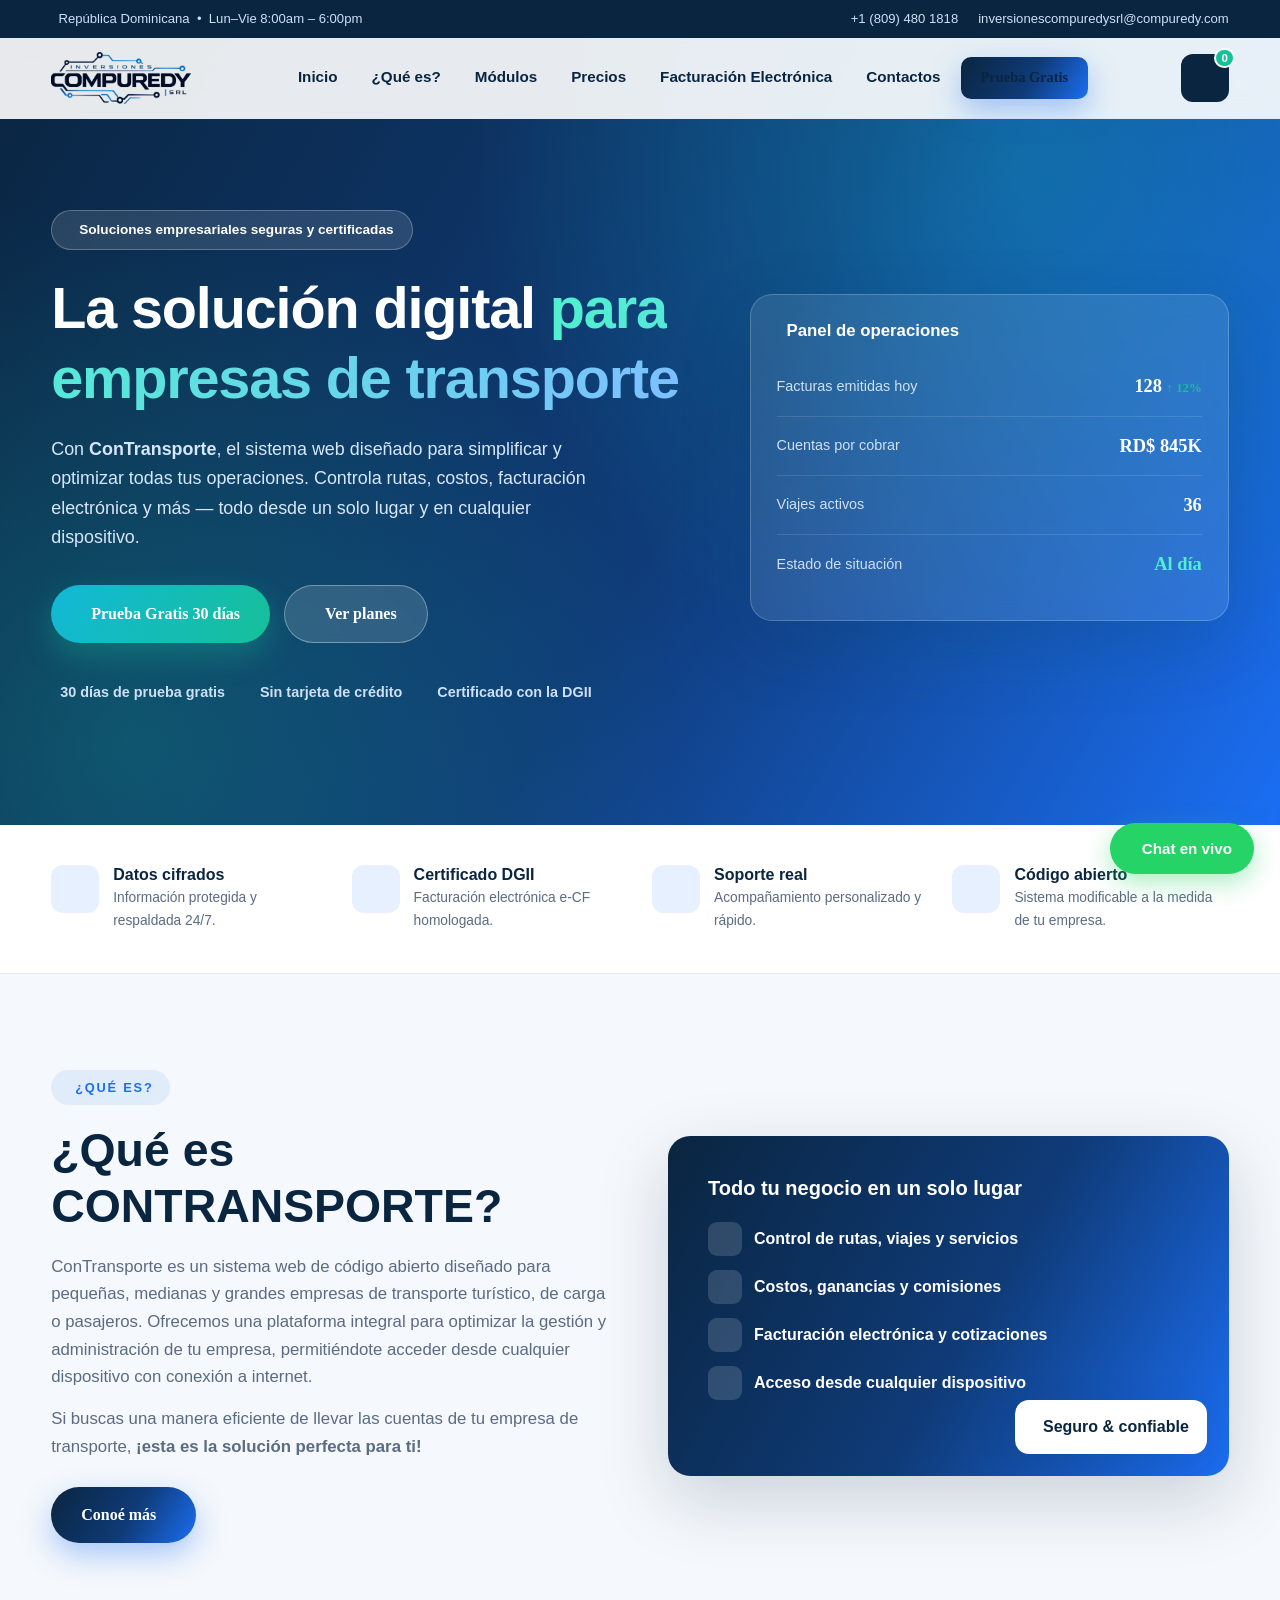
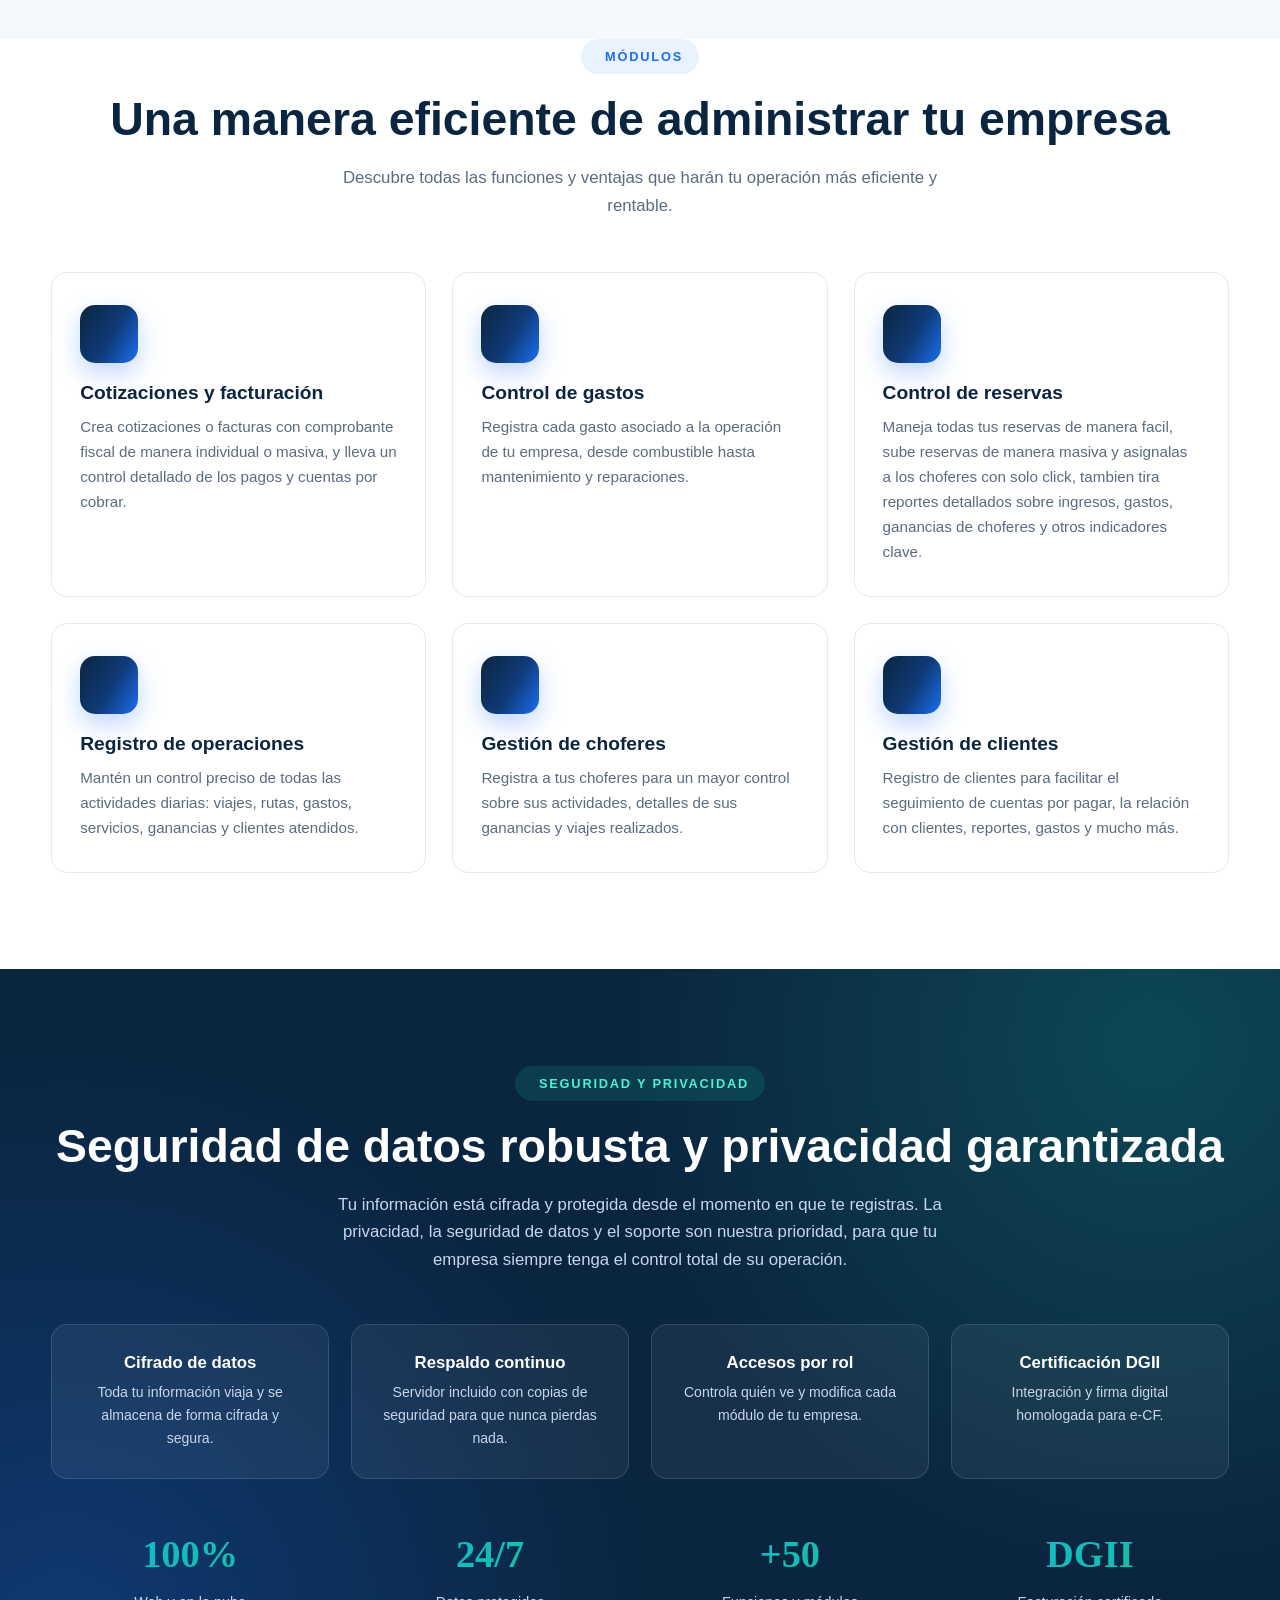
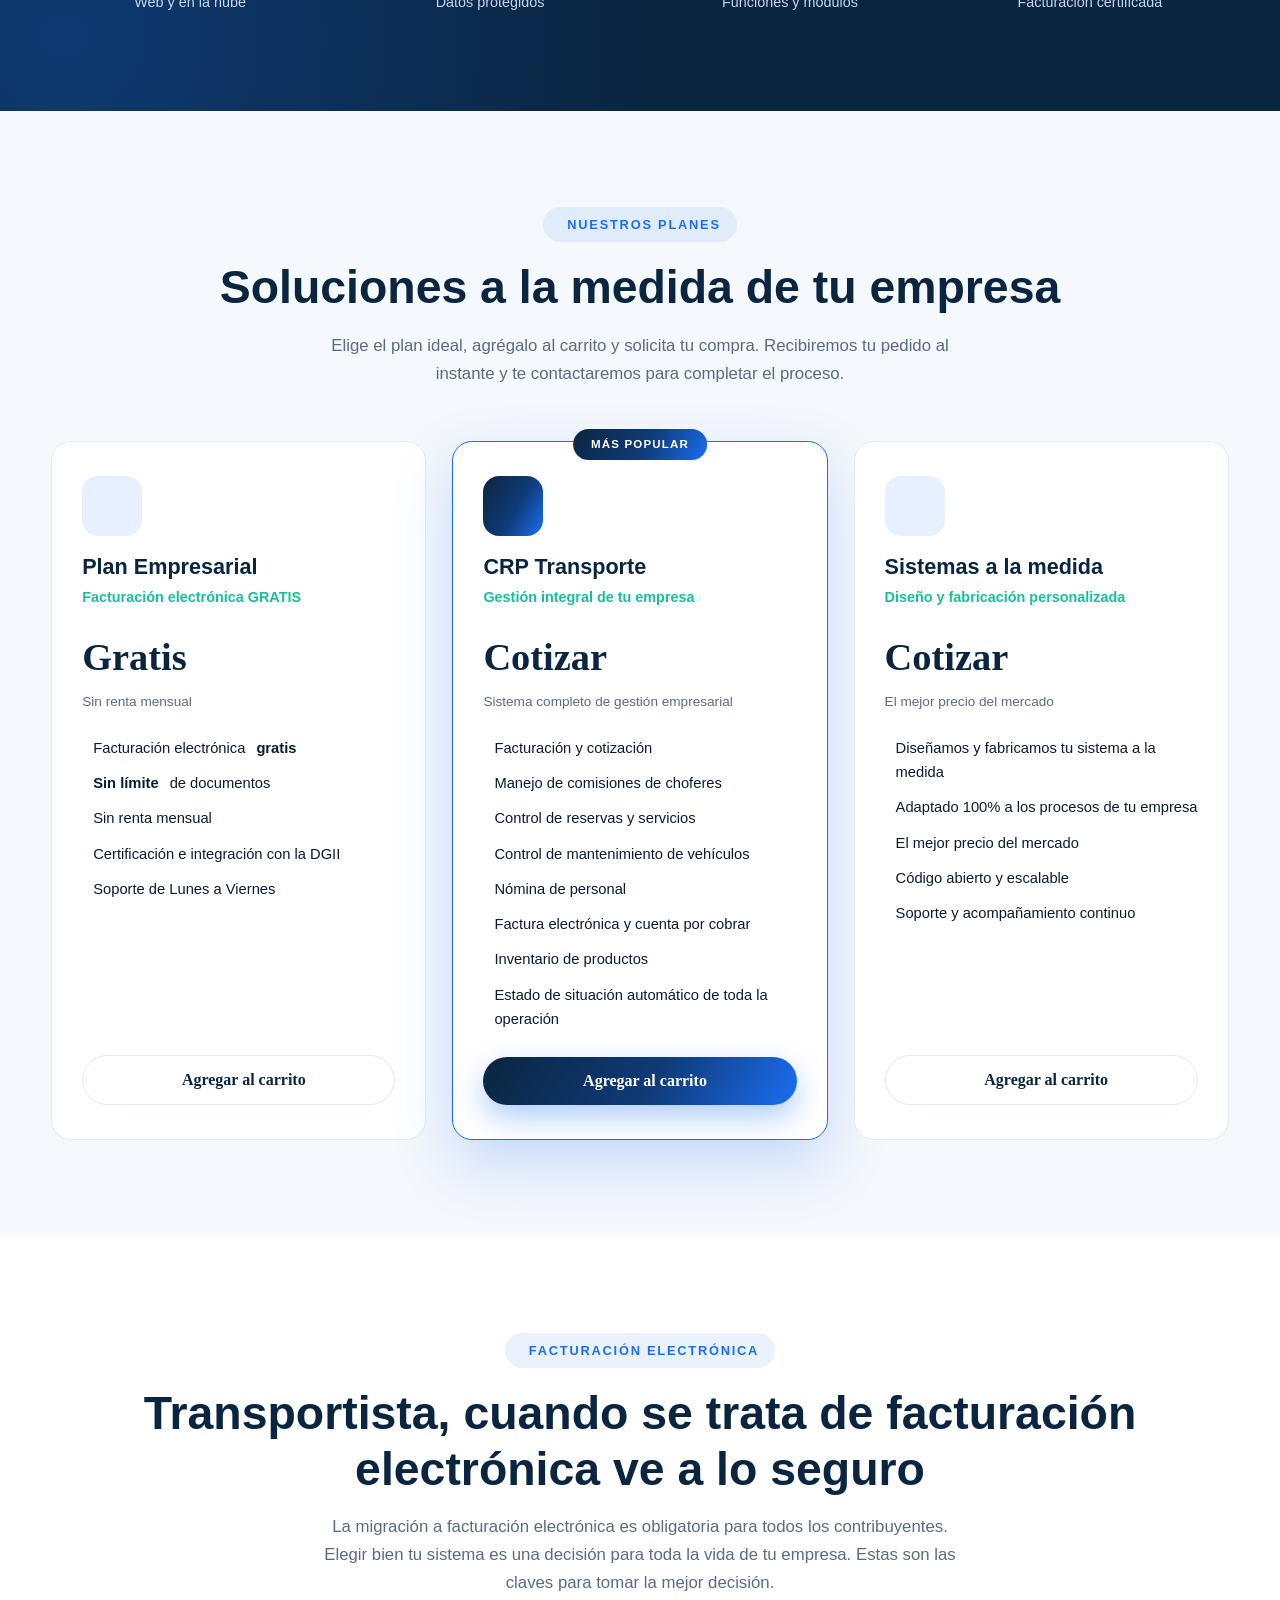
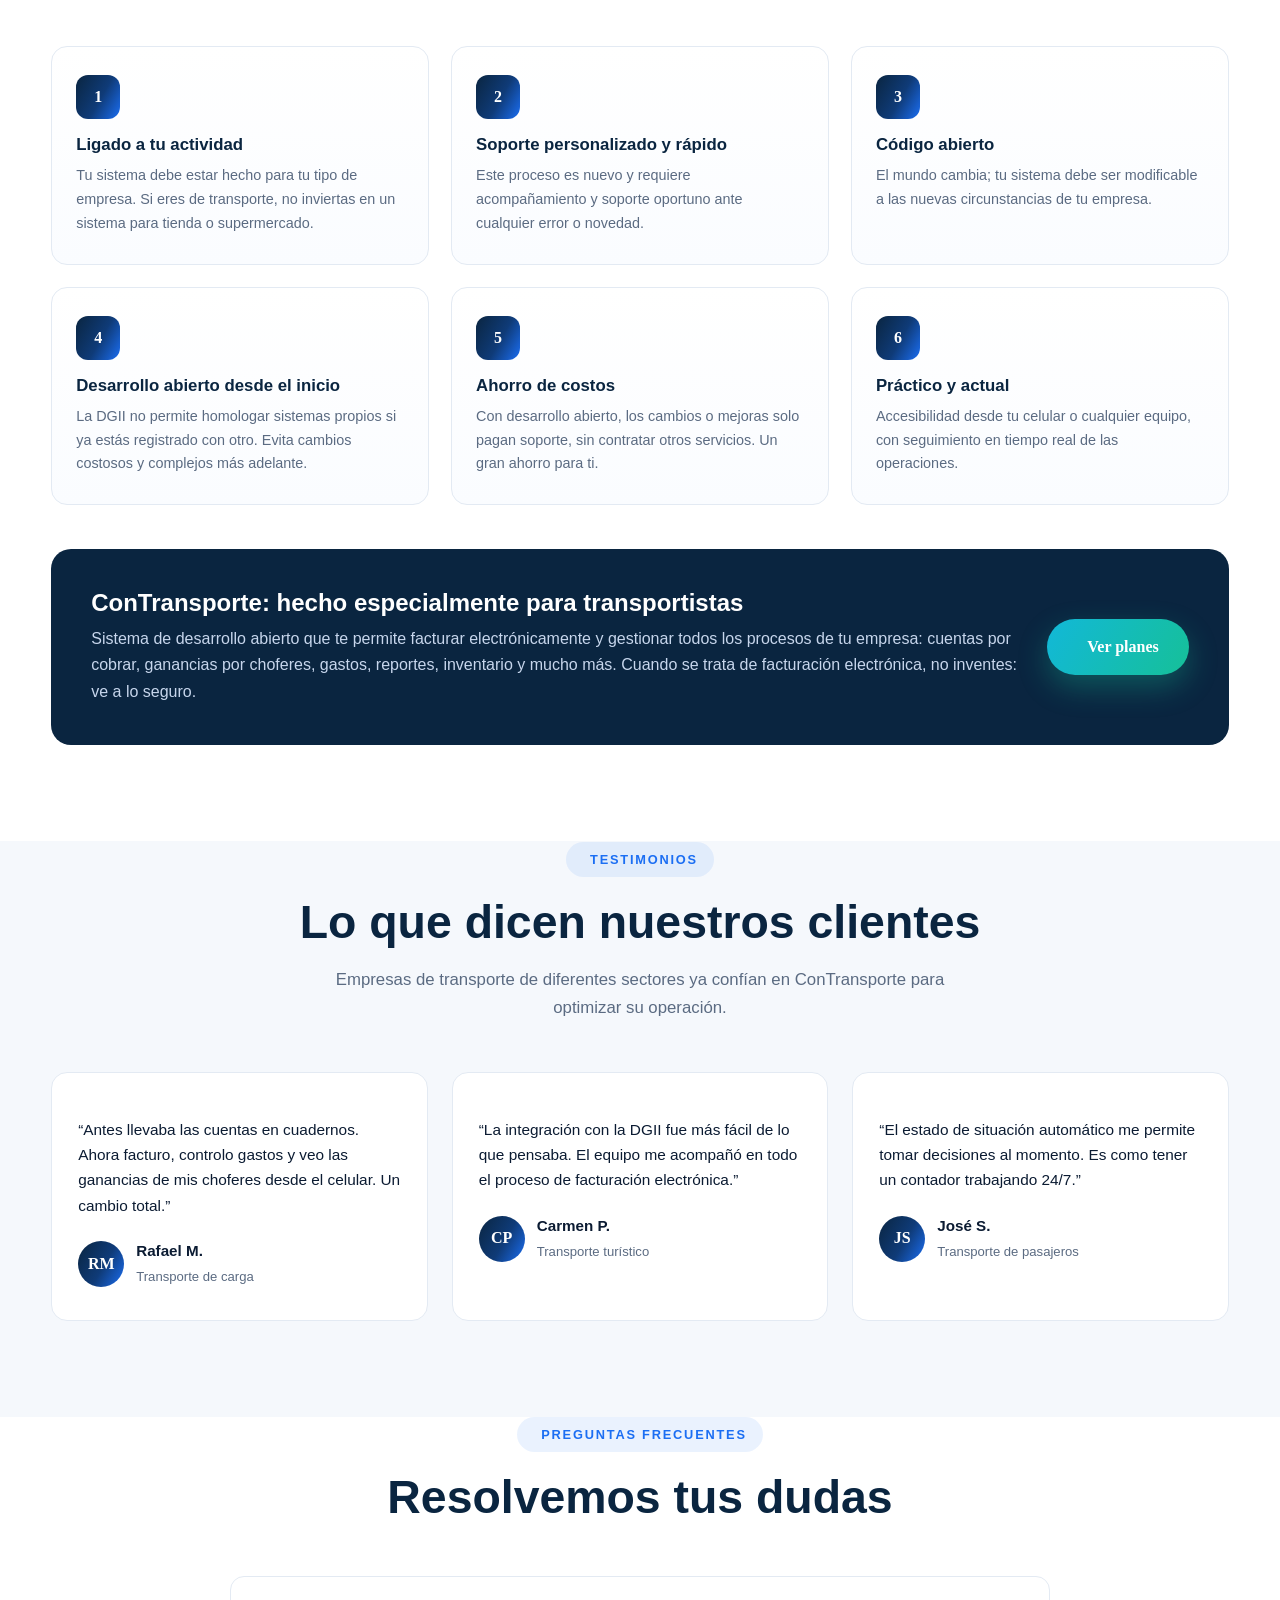
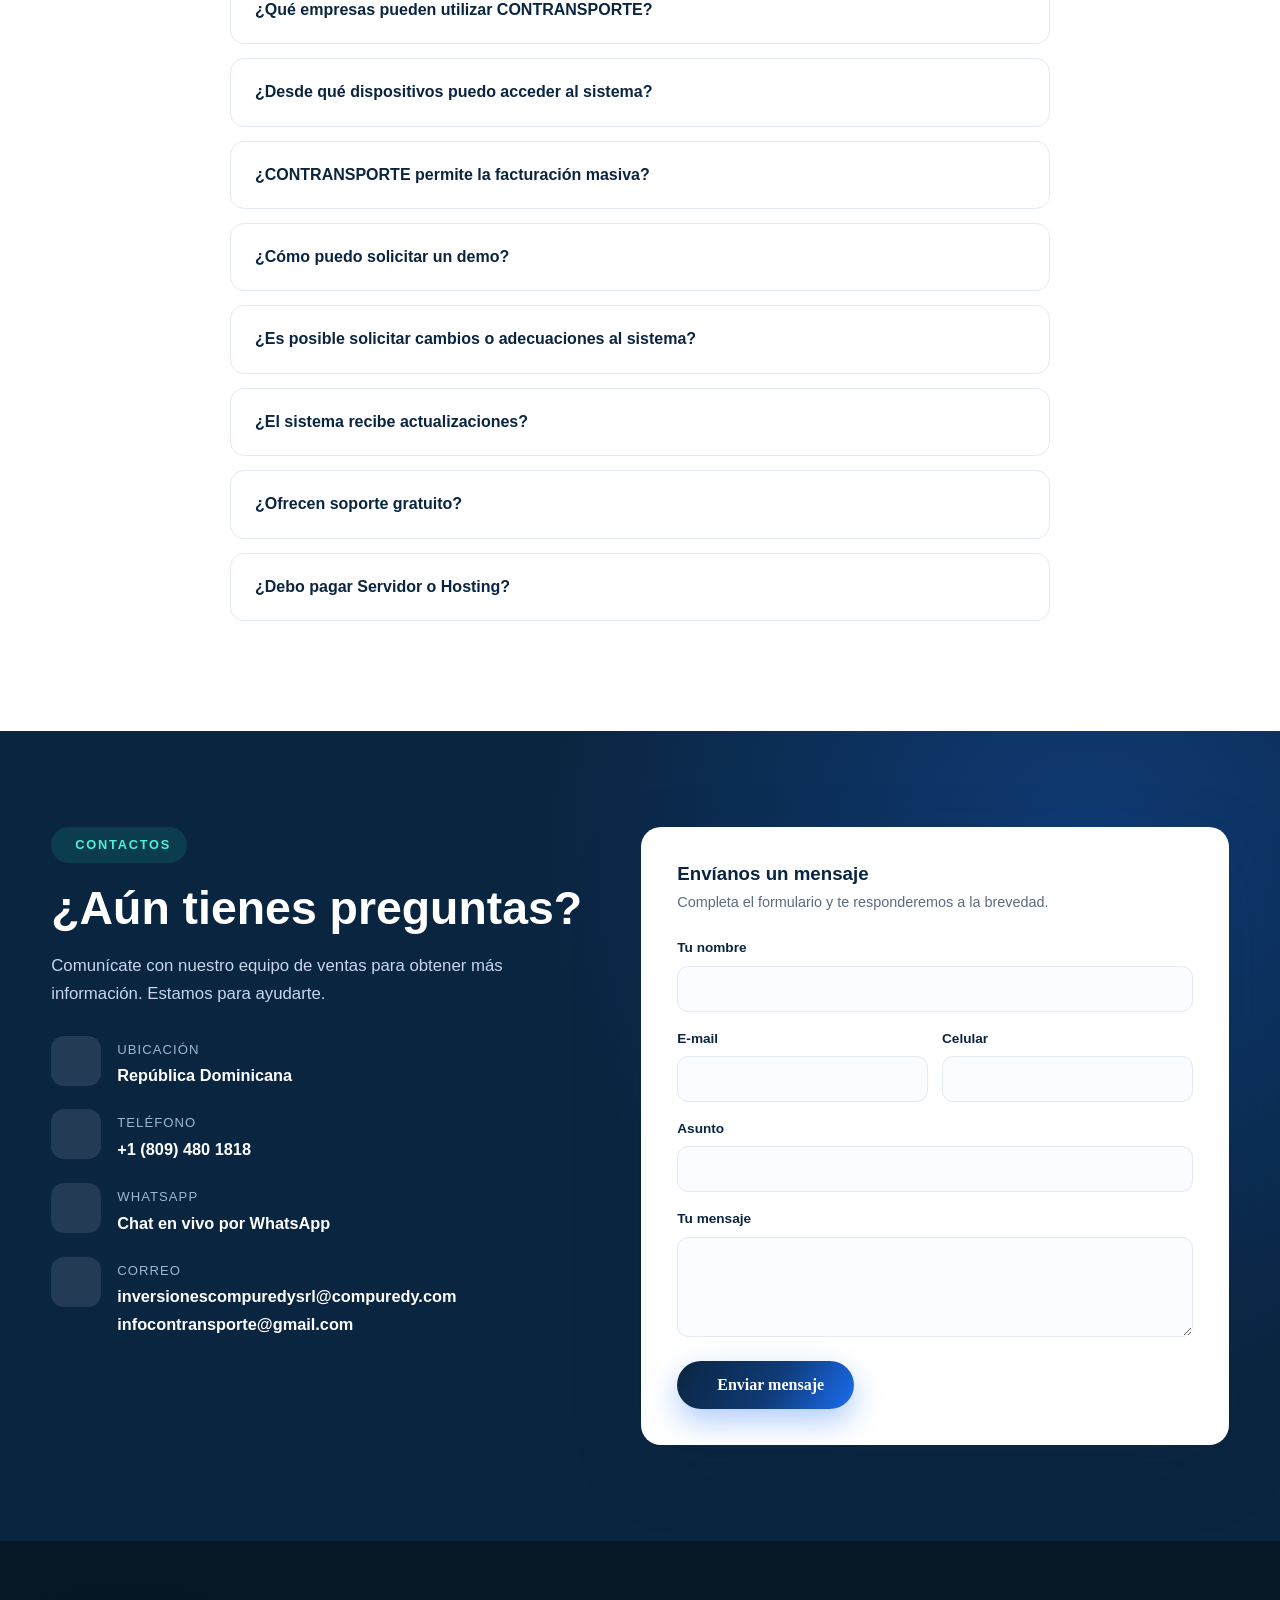
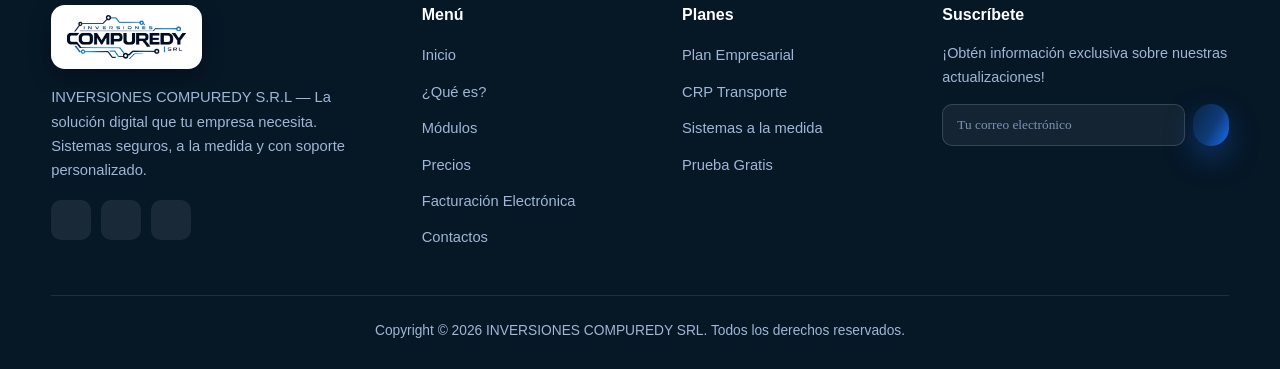
==== commit 90020135: "Update WhatsApp links in index.html" ====
--- a/index.html
+++ b/index.html
@@ -114,7 +114,7 @@
     <div class="feat-grid">
       <div class="feat-card"><div class="feat-ic"><i class="fas fa-file-invoice-dollar"></i></div><h3>Cotizaciones y facturación</h3><p>Crea cotizaciones o facturas con comprobante fiscal de manera individual o masiva, y lleva un control detallado de los pagos y cuentas por cobrar.</p></div>
       <div class="feat-card"><div class="feat-ic"><i class="fas fa-gas-pump"></i></div><h3>Control de gastos</h3><p>Registra cada gasto asociado a la operación de tu empresa, desde combustible hasta mantenimiento y reparaciones.</p></div>
-      <div class="feat-card"><div class="feat-ic"><i class="fas fa-chart-pie"></i></div><h3>Reportes</h3><p>Obtén reportes detallados sobre ingresos, gastos, ganancias de choferes y otros indicadores clave.</p></div>
+      <div class="feat-card"><div class="feat-ic"><i class="fas fa-chart-pie"></i></div><h3>Control de reservas</h3><p>Maneja todas tus reservas de manera facil, sube reservas de manera masiva y asignalas a los choferes con solo click, tambien tira reportes detallados sobre ingresos, gastos, ganancias de choferes y otros indicadores clave.</p></div>
       <div class="feat-card"><div class="feat-ic"><i class="fas fa-clipboard-list"></i></div><h3>Registro de operaciones</h3><p>Mantén un control preciso de todas las actividades diarias: viajes, rutas, gastos, servicios, ganancias y clientes atendidos.</p></div>
       <div class="feat-card"><div class="feat-ic"><i class="fas fa-id-badge"></i></div><h3>Gestión de choferes</h3><p>Registra a tus choferes para un mayor control sobre sus actividades, detalles de sus ganancias y viajes realizados.</p></div>
       <div class="feat-card"><div class="feat-ic"><i class="fas fa-users"></i></div><h3>Gestión de clientes</h3><p>Registro de clientes para facilitar el seguimiento de cuentas por pagar, la relación con clientes, reportes, gastos y mucho más.</p></div>
@@ -302,7 +302,7 @@
         <div class="foot-brand"><img src="src/images/logo.png" alt="INVERSIONES COMPUREDY S.R.L"></div>
         <p style="font-size:.92rem">INVERSIONES COMPUREDY S.R.L — La solución digital que tu empresa necesita. Sistemas seguros, a la medida y con soporte personalizado.</p>
         <div class="soc">
-          <a href="https://wa.me/1809489865" target="_blank" rel="noopener" aria-label="WhatsApp"><i class="fab fa-whatsapp"></i></a>
+          <a href="https://wa.me/18094809865" target="_blank" rel="noopener" aria-label="WhatsApp"><i class="fab fa-whatsapp"></i></a>
           <a href="mailto:inversionescompuredysrl@compuredy.com" aria-label="Email"><i class="fas fa-envelope"></i></a>
           <a href="tel:+18094801818" aria-label="Teléfono"><i class="fas fa-phone"></i></a>
         </div>
@@ -325,7 +325,7 @@
 </footer>
 
 <!-- ===== WHATSAPP FLOAT ===== -->
-<div class="wa-float"><a href="https://wa.me/1809489865?text=Hola%2C%20me%20interesa%20conocer%20más%20sobre%20sus%20sistemas" target="_blank" rel="noopener"><i class="fab fa-whatsapp"></i> Chat en vivo</a></div>
+<div class="wa-float"><a href="https://wa.me/18094809865?text=Hola%2C%20me%20interesa%20conocer%20más%20sobre%20sus%20sistemas" target="_blank" rel="noopener"><i class="fab fa-whatsapp"></i> Chat en vivo</a></div>
 
 <!-- ===== CART ===== -->
 <div class="cart-overlay" id="cartOverlay" onclick="closeCart()"></div>
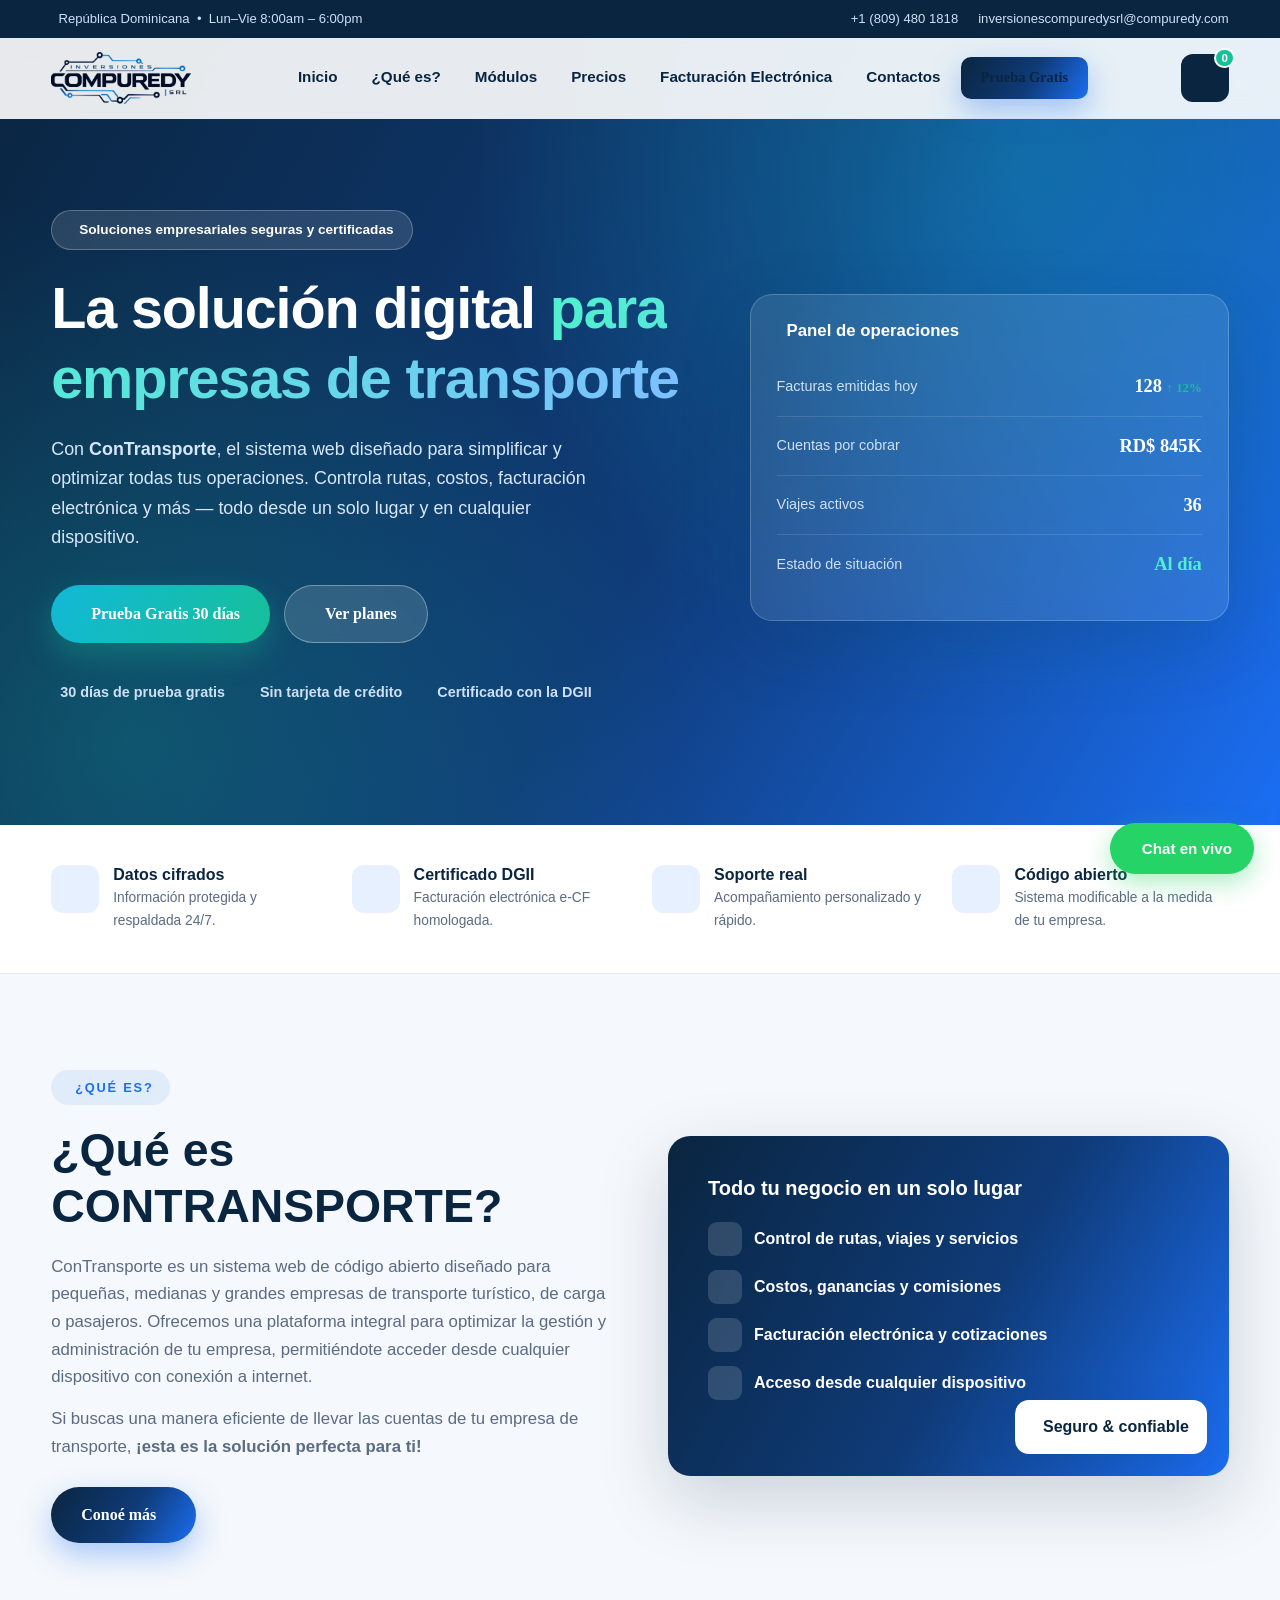
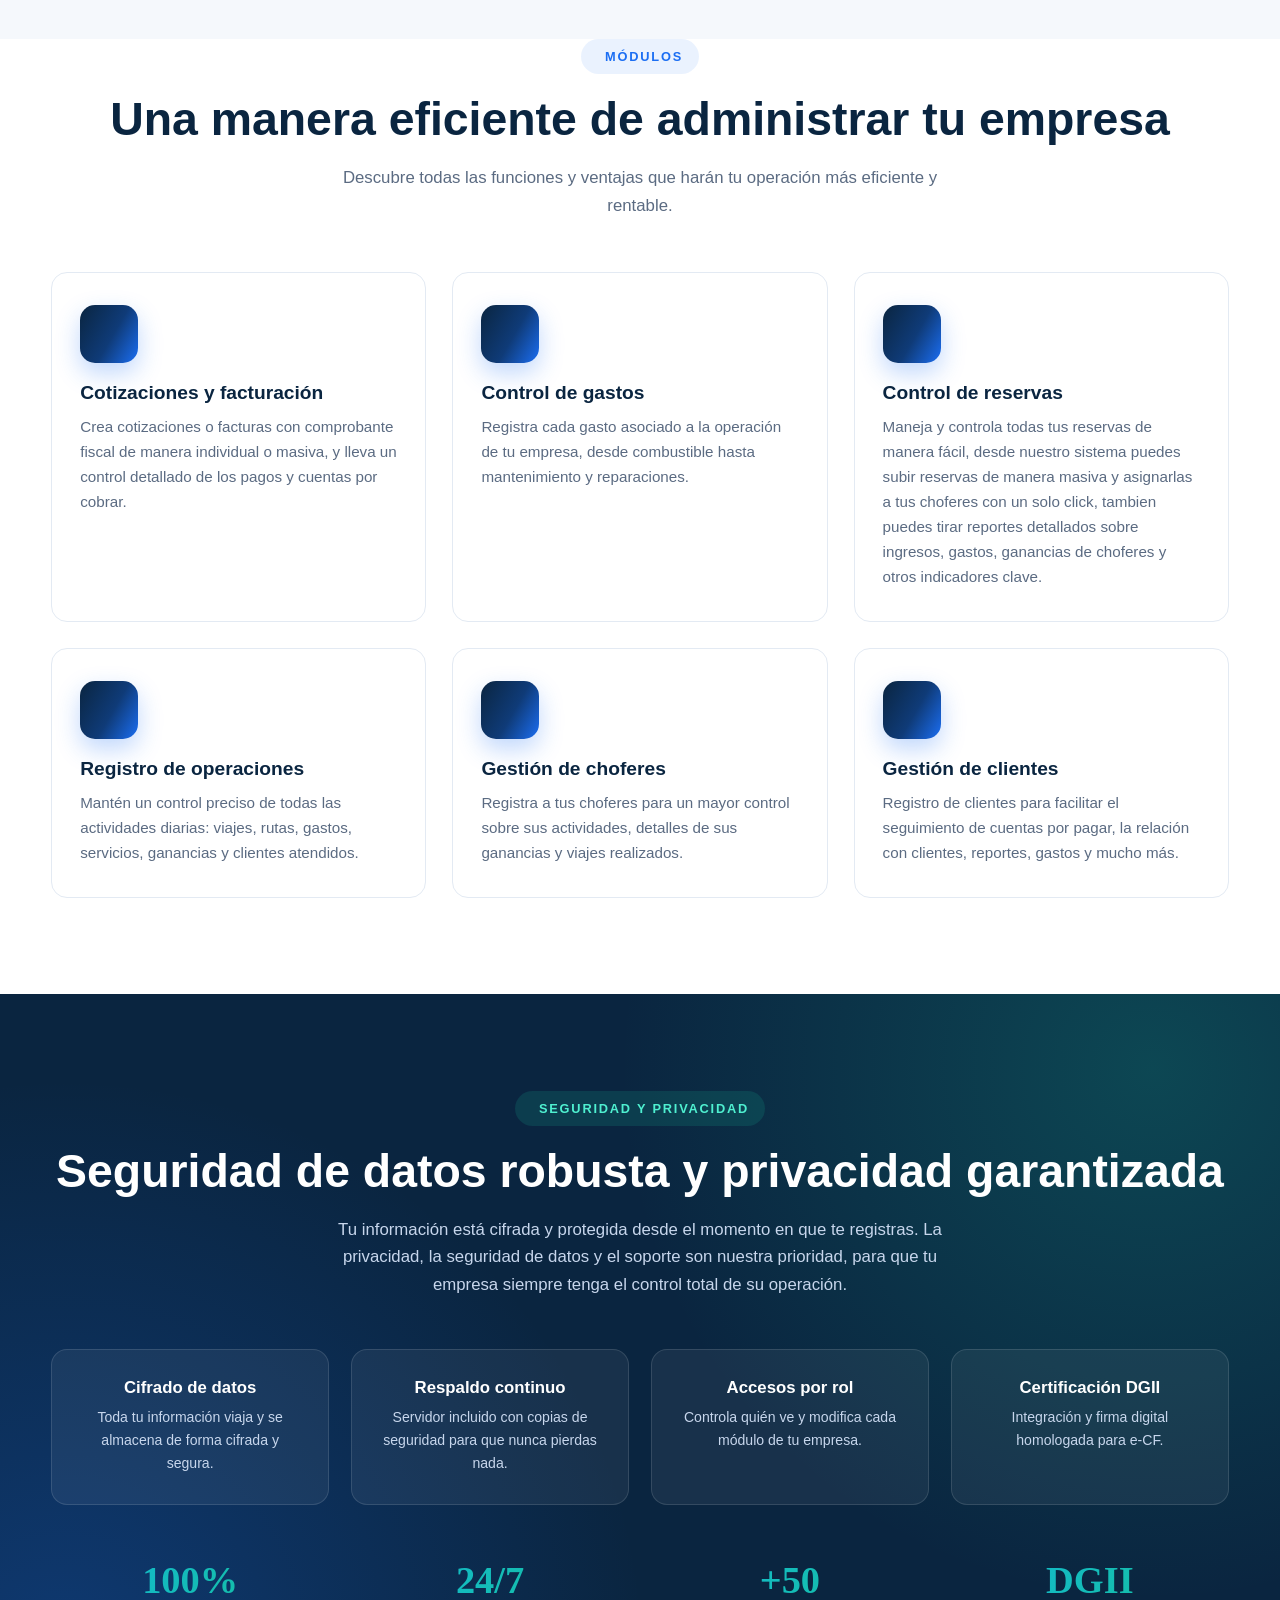
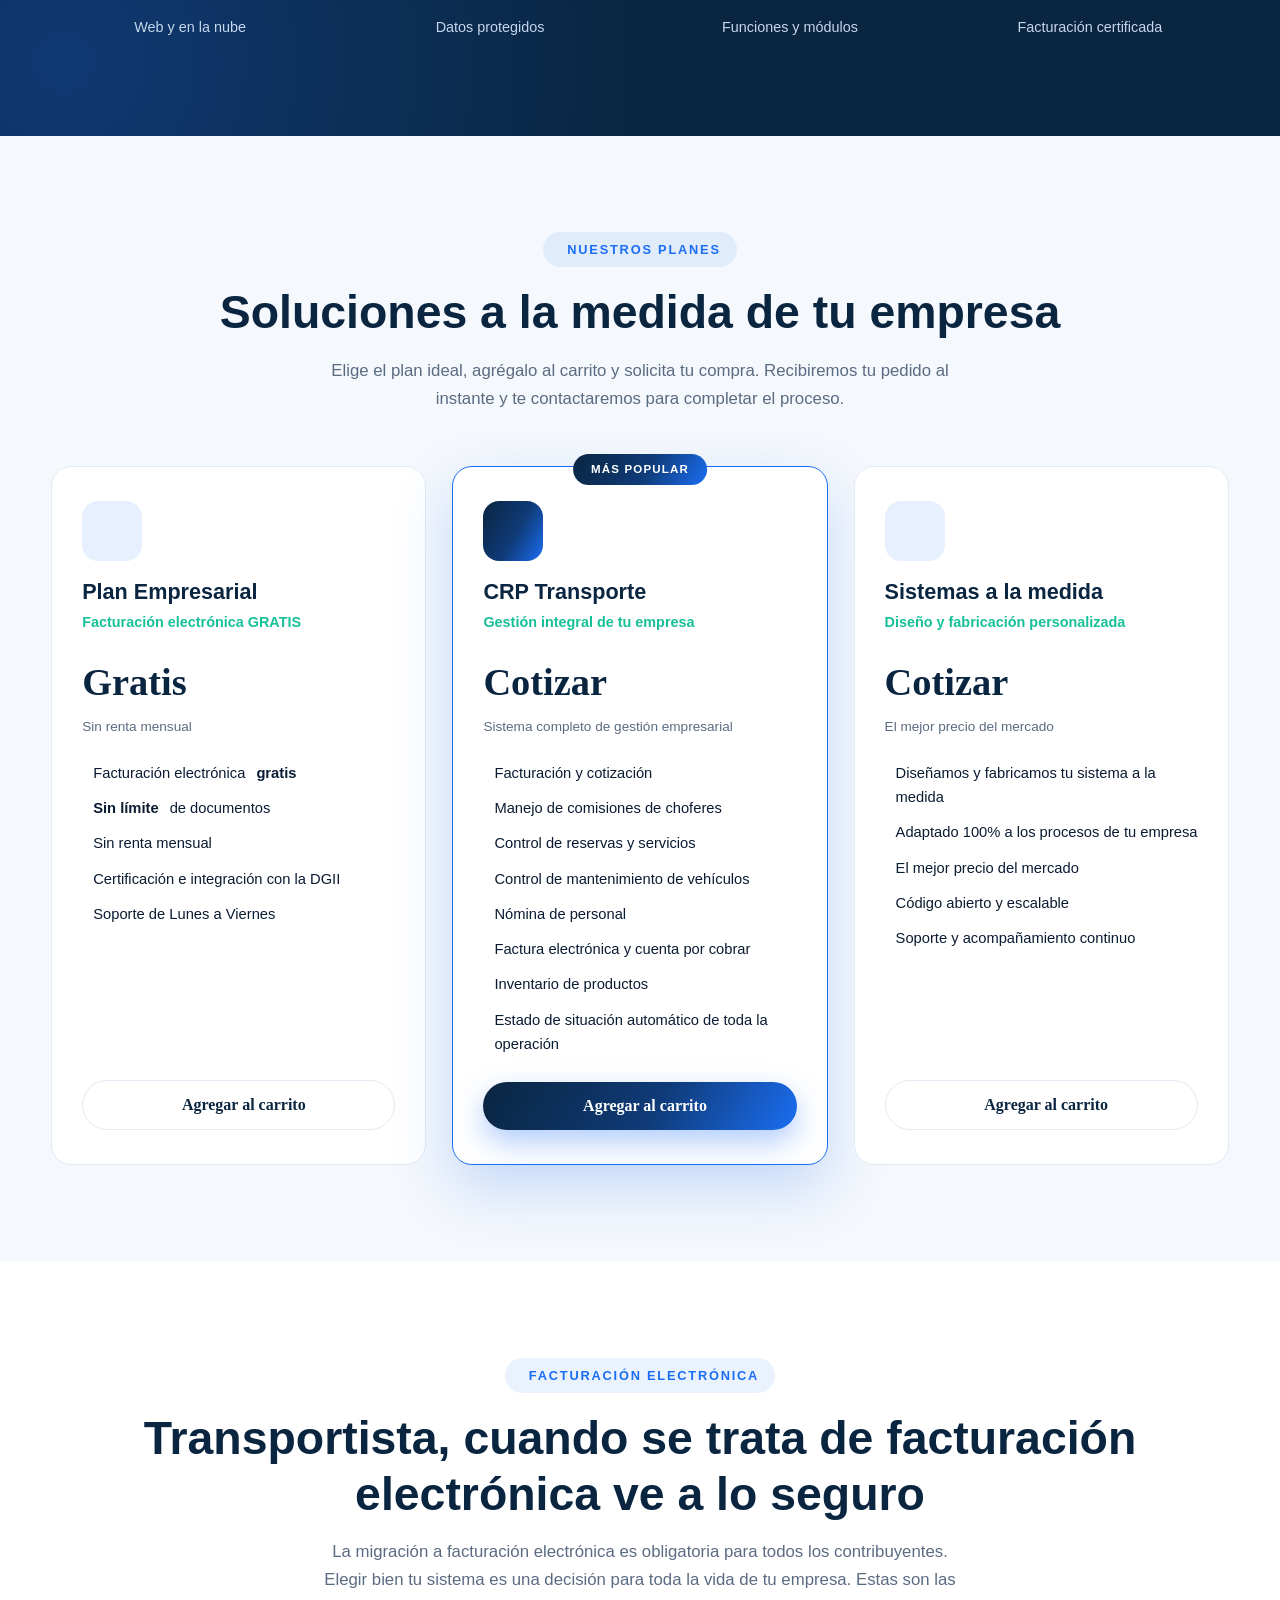
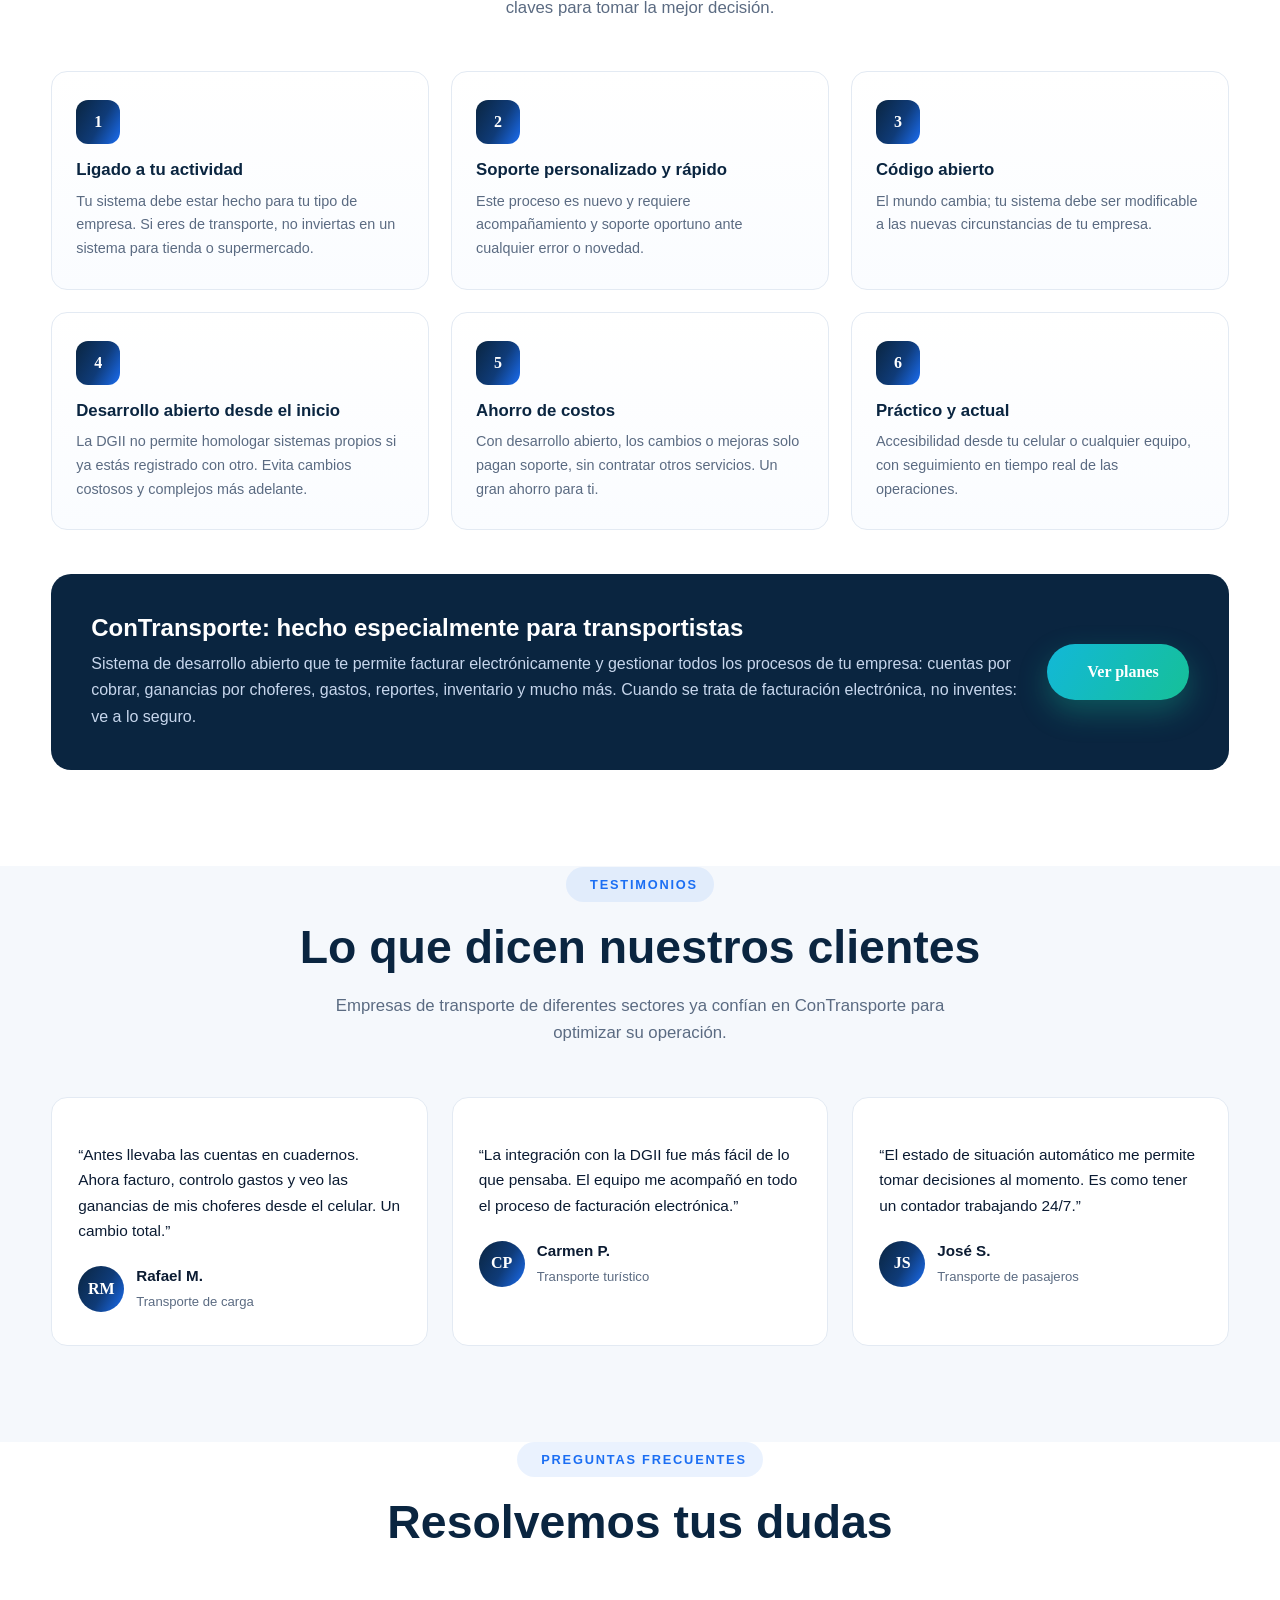
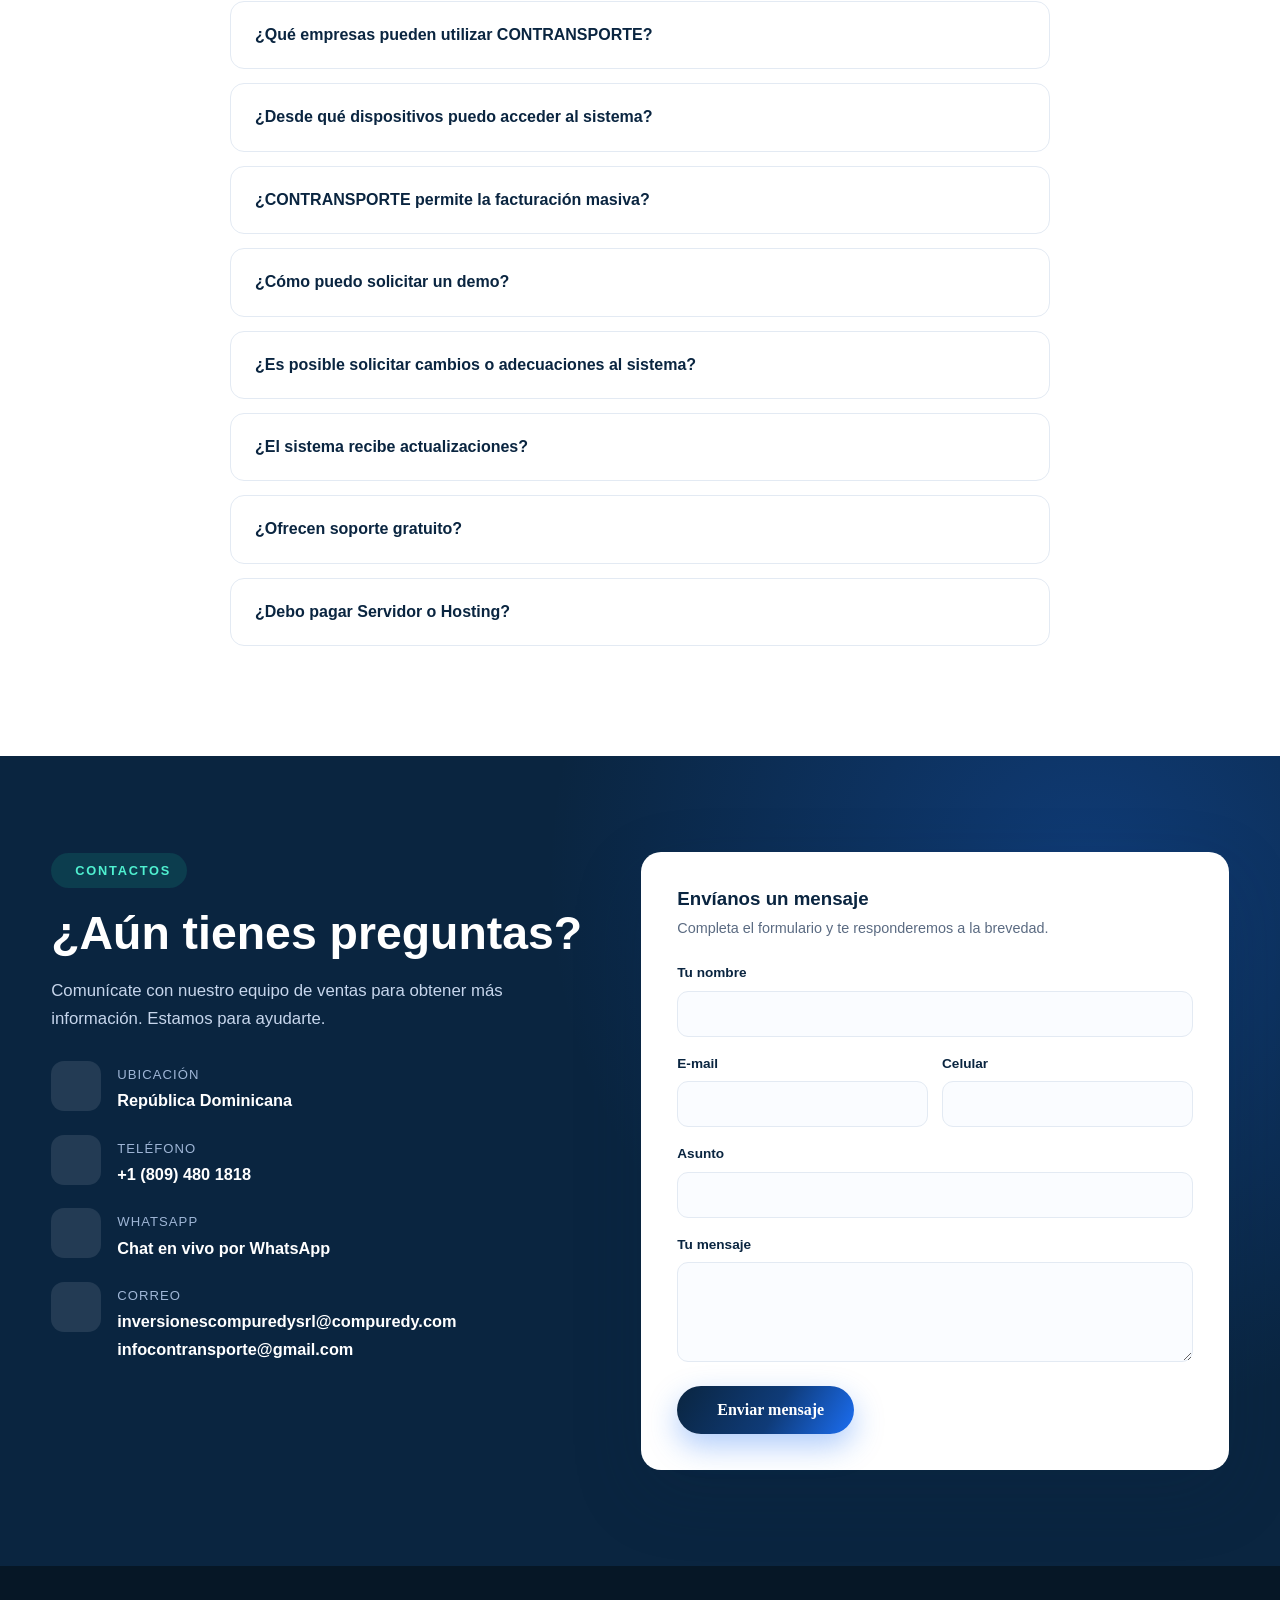
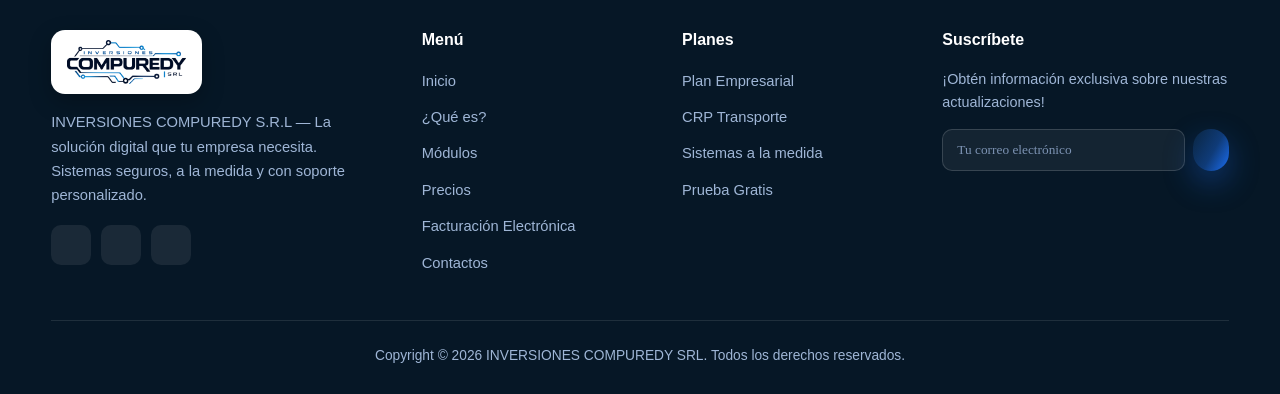
==== commit c2ff9e3f: "Enhance 'Control de reservas' feature description Updated the description for the 'Control de reserv" ====
--- a/index.html
+++ b/index.html
@@ -114,7 +114,7 @@
     <div class="feat-grid">
       <div class="feat-card"><div class="feat-ic"><i class="fas fa-file-invoice-dollar"></i></div><h3>Cotizaciones y facturación</h3><p>Crea cotizaciones o facturas con comprobante fiscal de manera individual o masiva, y lleva un control detallado de los pagos y cuentas por cobrar.</p></div>
       <div class="feat-card"><div class="feat-ic"><i class="fas fa-gas-pump"></i></div><h3>Control de gastos</h3><p>Registra cada gasto asociado a la operación de tu empresa, desde combustible hasta mantenimiento y reparaciones.</p></div>
-      <div class="feat-card"><div class="feat-ic"><i class="fas fa-chart-pie"></i></div><h3>Control de reservas</h3><p>Maneja todas tus reservas de manera facil, sube reservas de manera masiva y asignalas a los choferes con solo click, tambien tira reportes detallados sobre ingresos, gastos, ganancias de choferes y otros indicadores clave.</p></div>
+      <div class="feat-card"><div class="feat-ic"><i class="fas fa-chart-pie"></i></div><h3>Control de reservas</h3><p>Maneja y controla todas tus reservas de manera fácil, desde nuestro sistema puedes subir reservas de manera masiva y asignarlas a tus choferes con un solo click, tambien puedes tirar reportes detallados sobre ingresos, gastos, ganancias de choferes y otros indicadores clave.</p></div>
       <div class="feat-card"><div class="feat-ic"><i class="fas fa-clipboard-list"></i></div><h3>Registro de operaciones</h3><p>Mantén un control preciso de todas las actividades diarias: viajes, rutas, gastos, servicios, ganancias y clientes atendidos.</p></div>
       <div class="feat-card"><div class="feat-ic"><i class="fas fa-id-badge"></i></div><h3>Gestión de choferes</h3><p>Registra a tus choferes para un mayor control sobre sus actividades, detalles de sus ganancias y viajes realizados.</p></div>
       <div class="feat-card"><div class="feat-ic"><i class="fas fa-users"></i></div><h3>Gestión de clientes</h3><p>Registro de clientes para facilitar el seguimiento de cuentas por pagar, la relación con clientes, reportes, gastos y mucho más.</p></div>
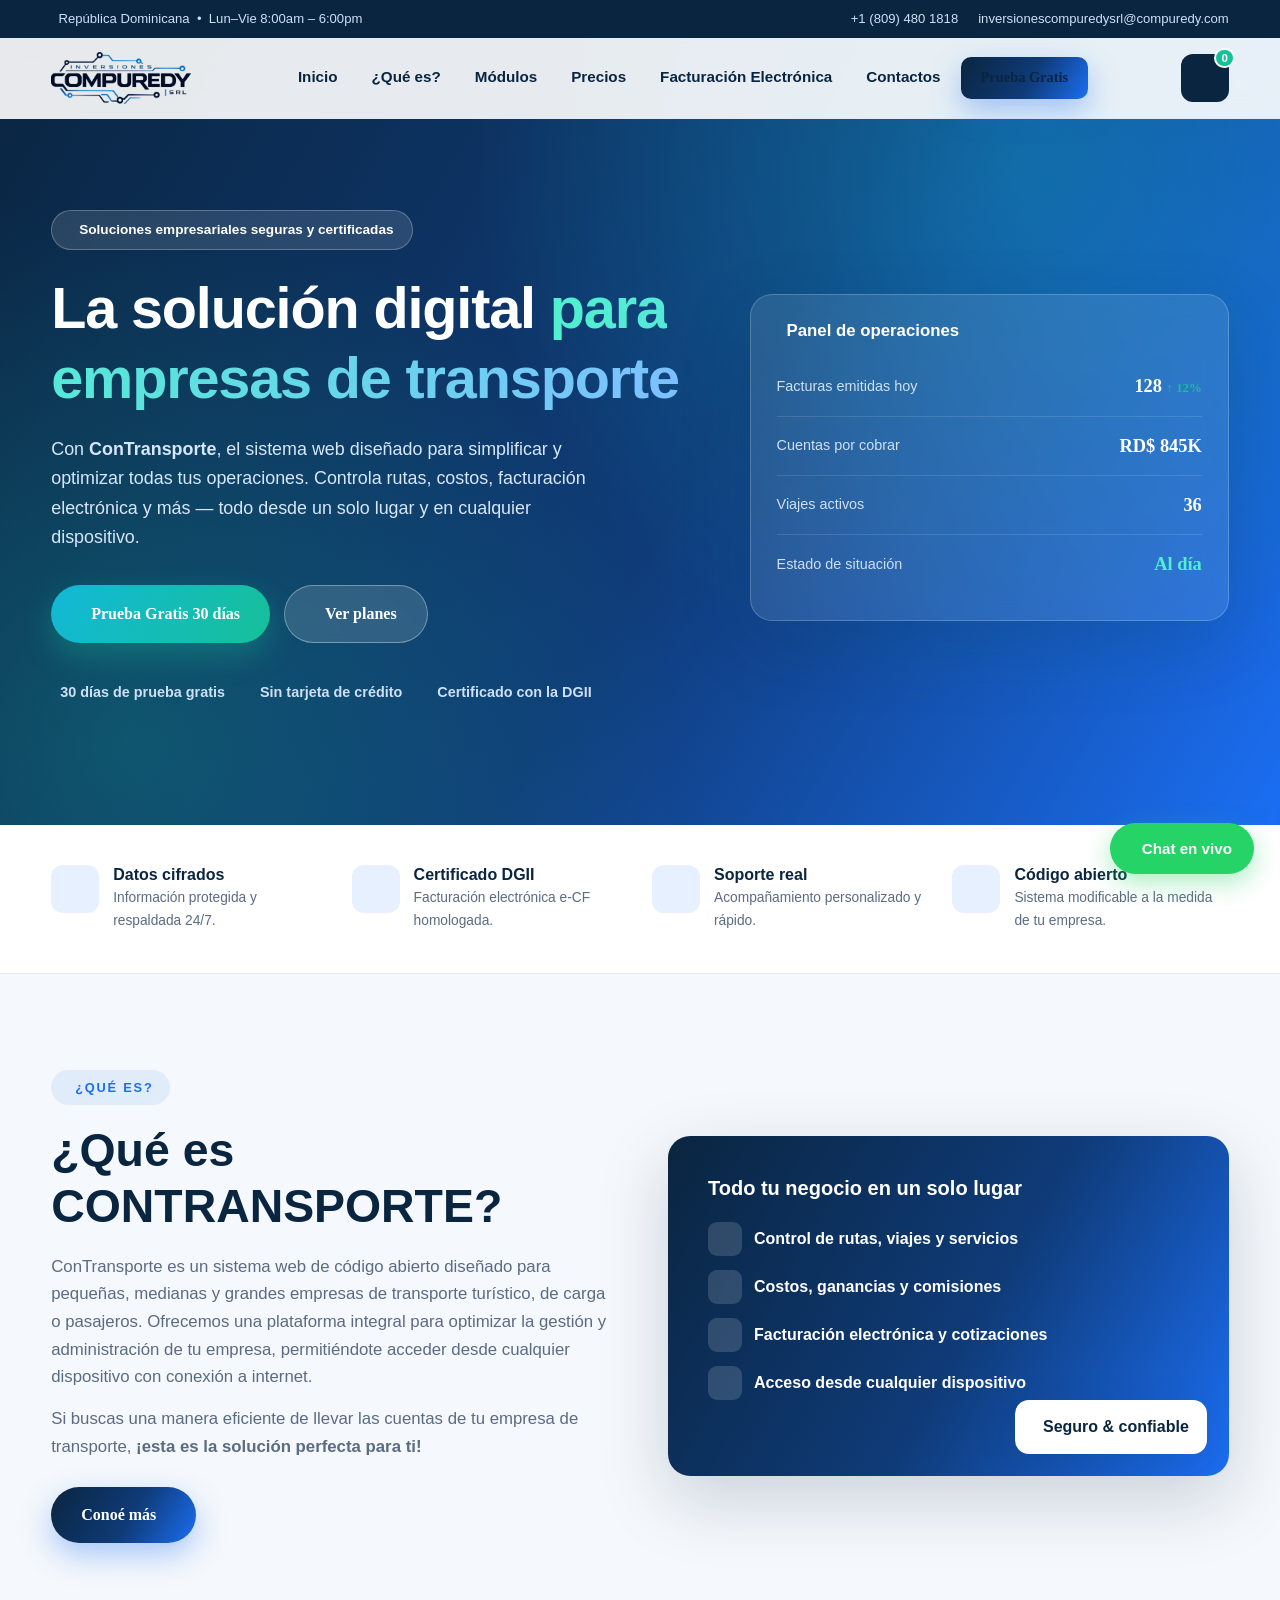
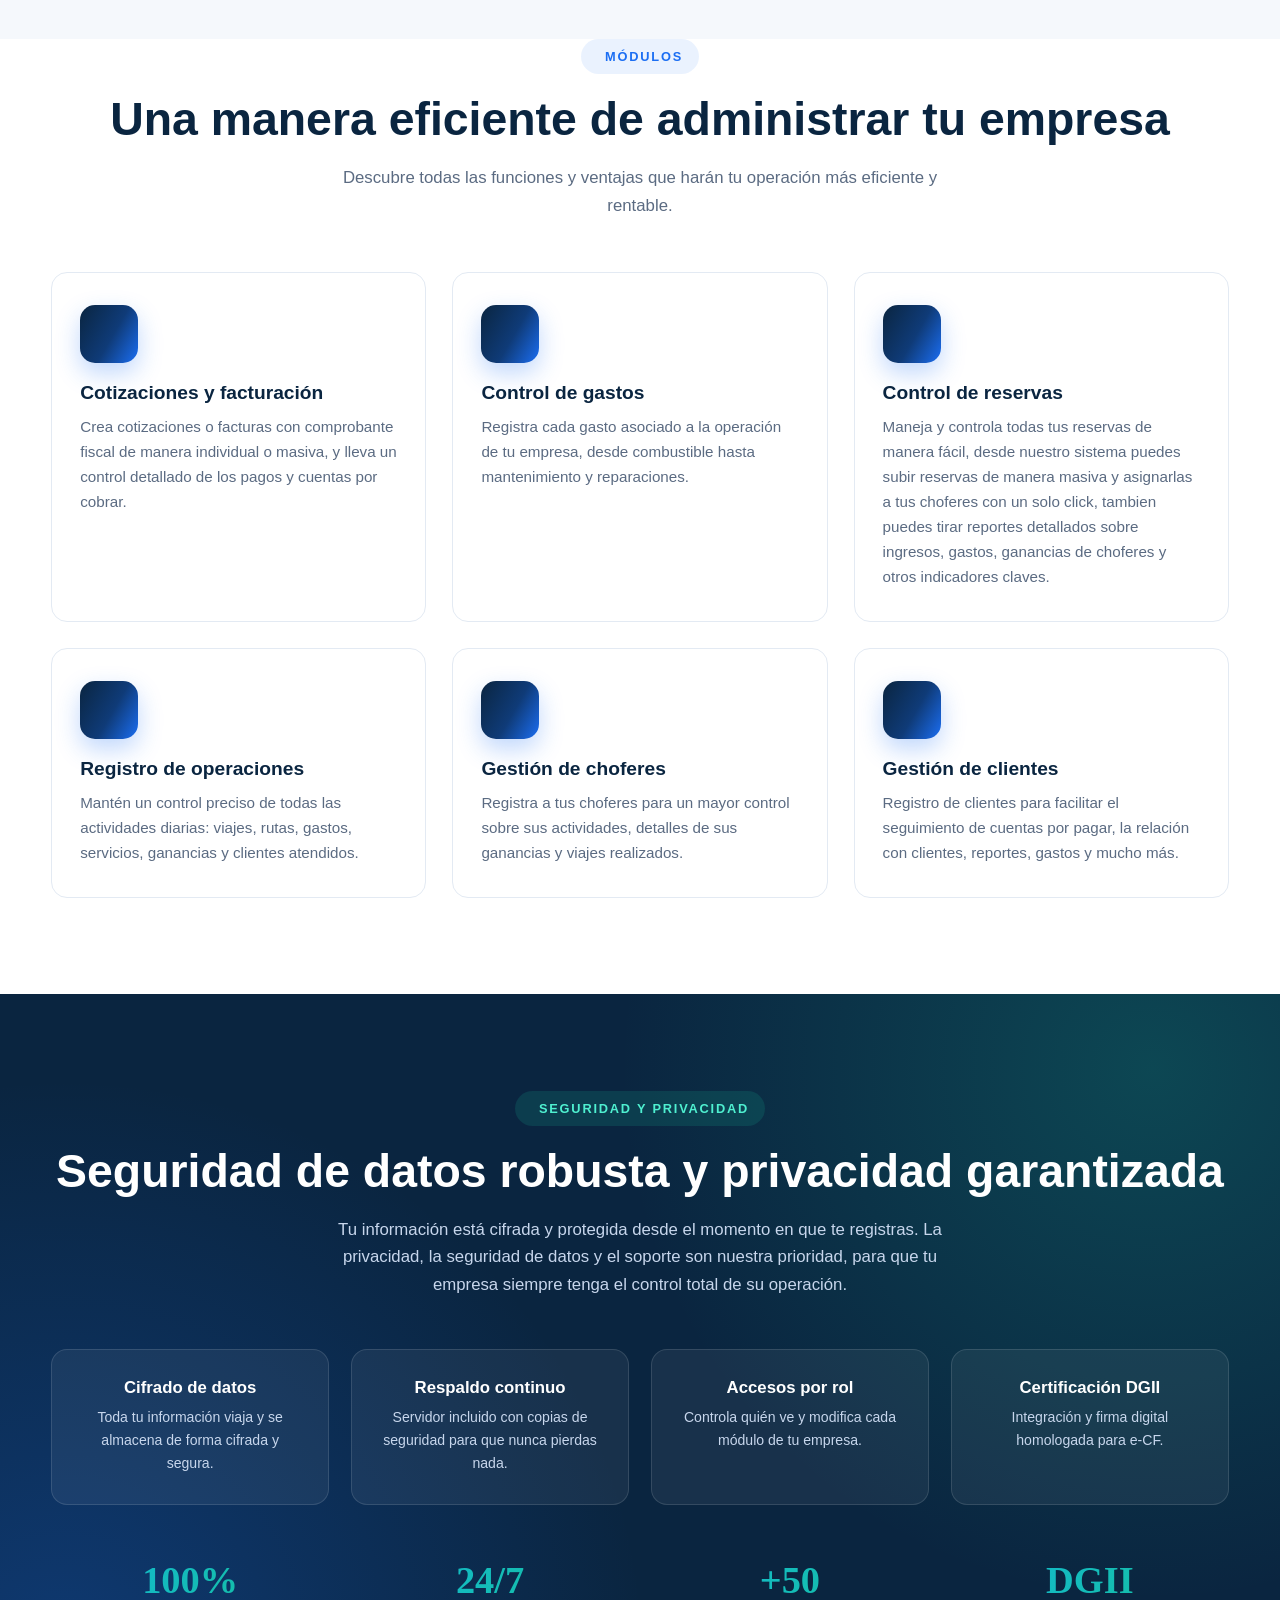
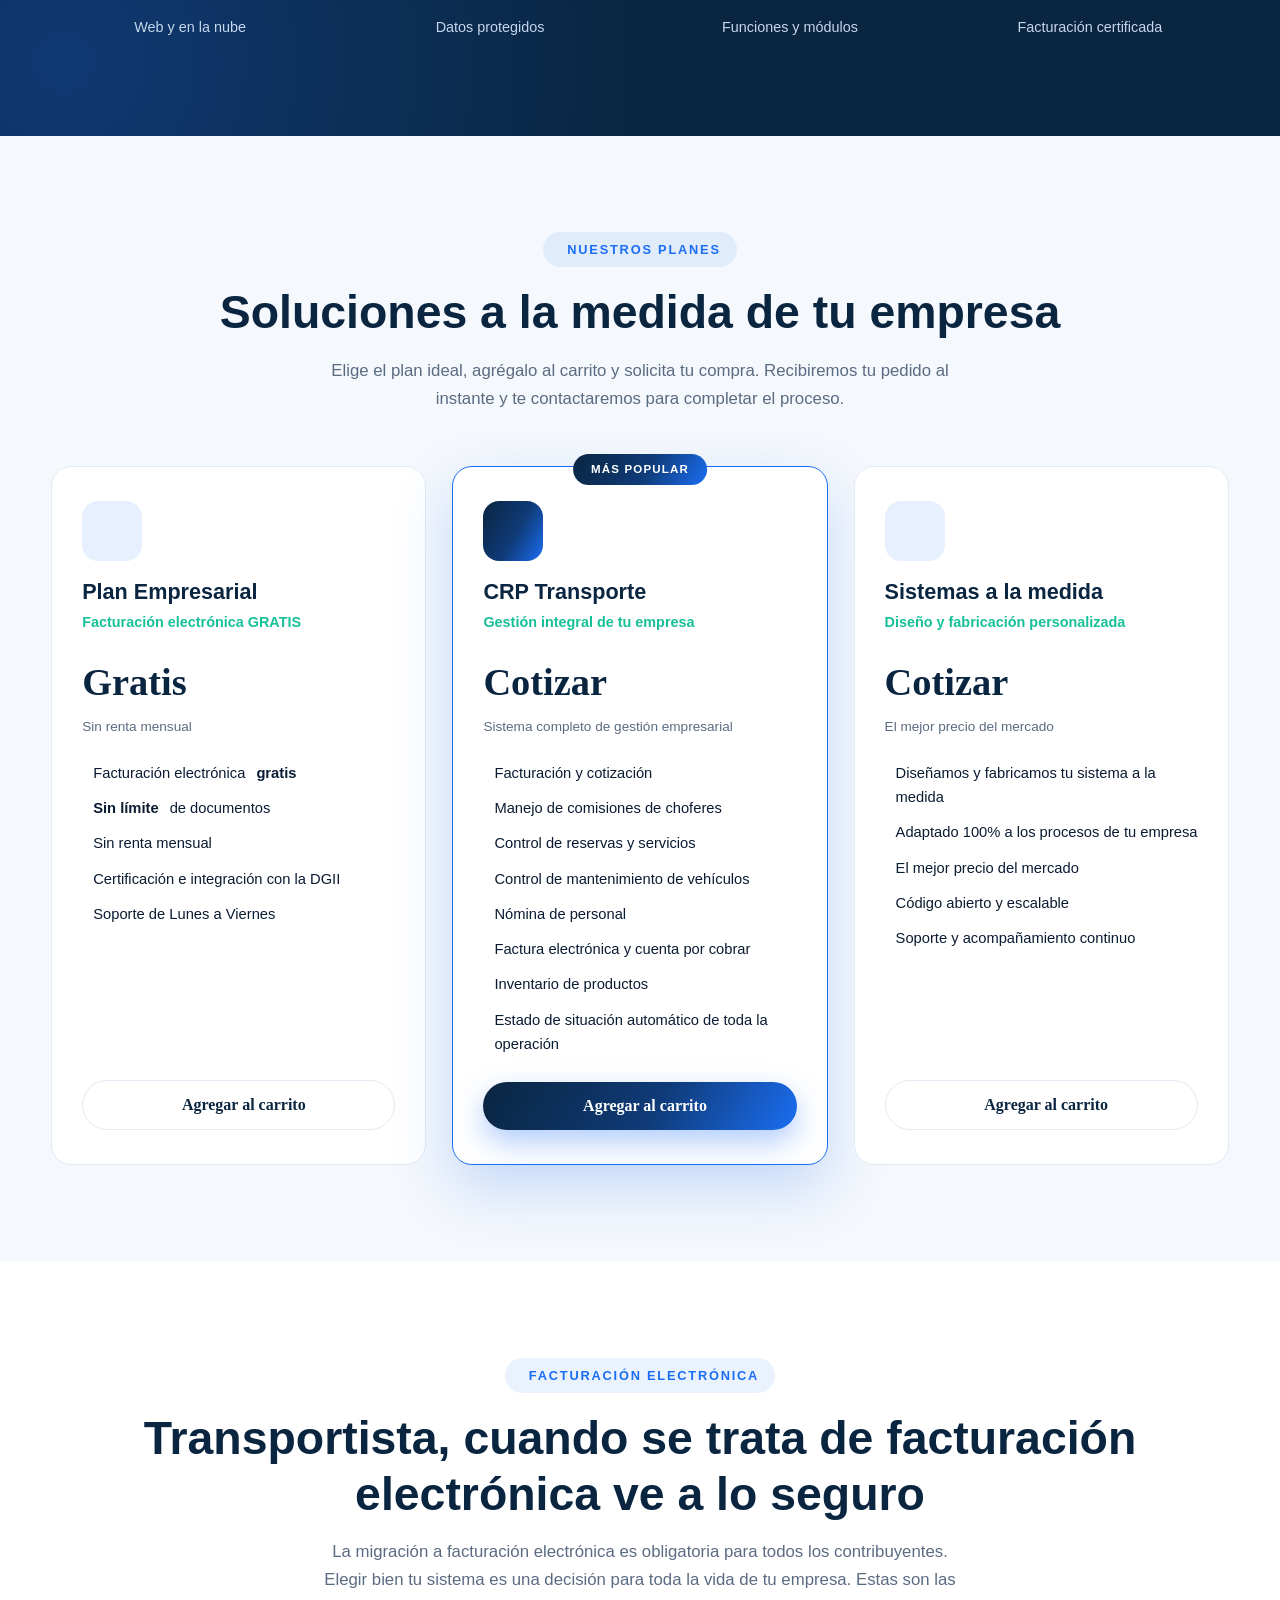
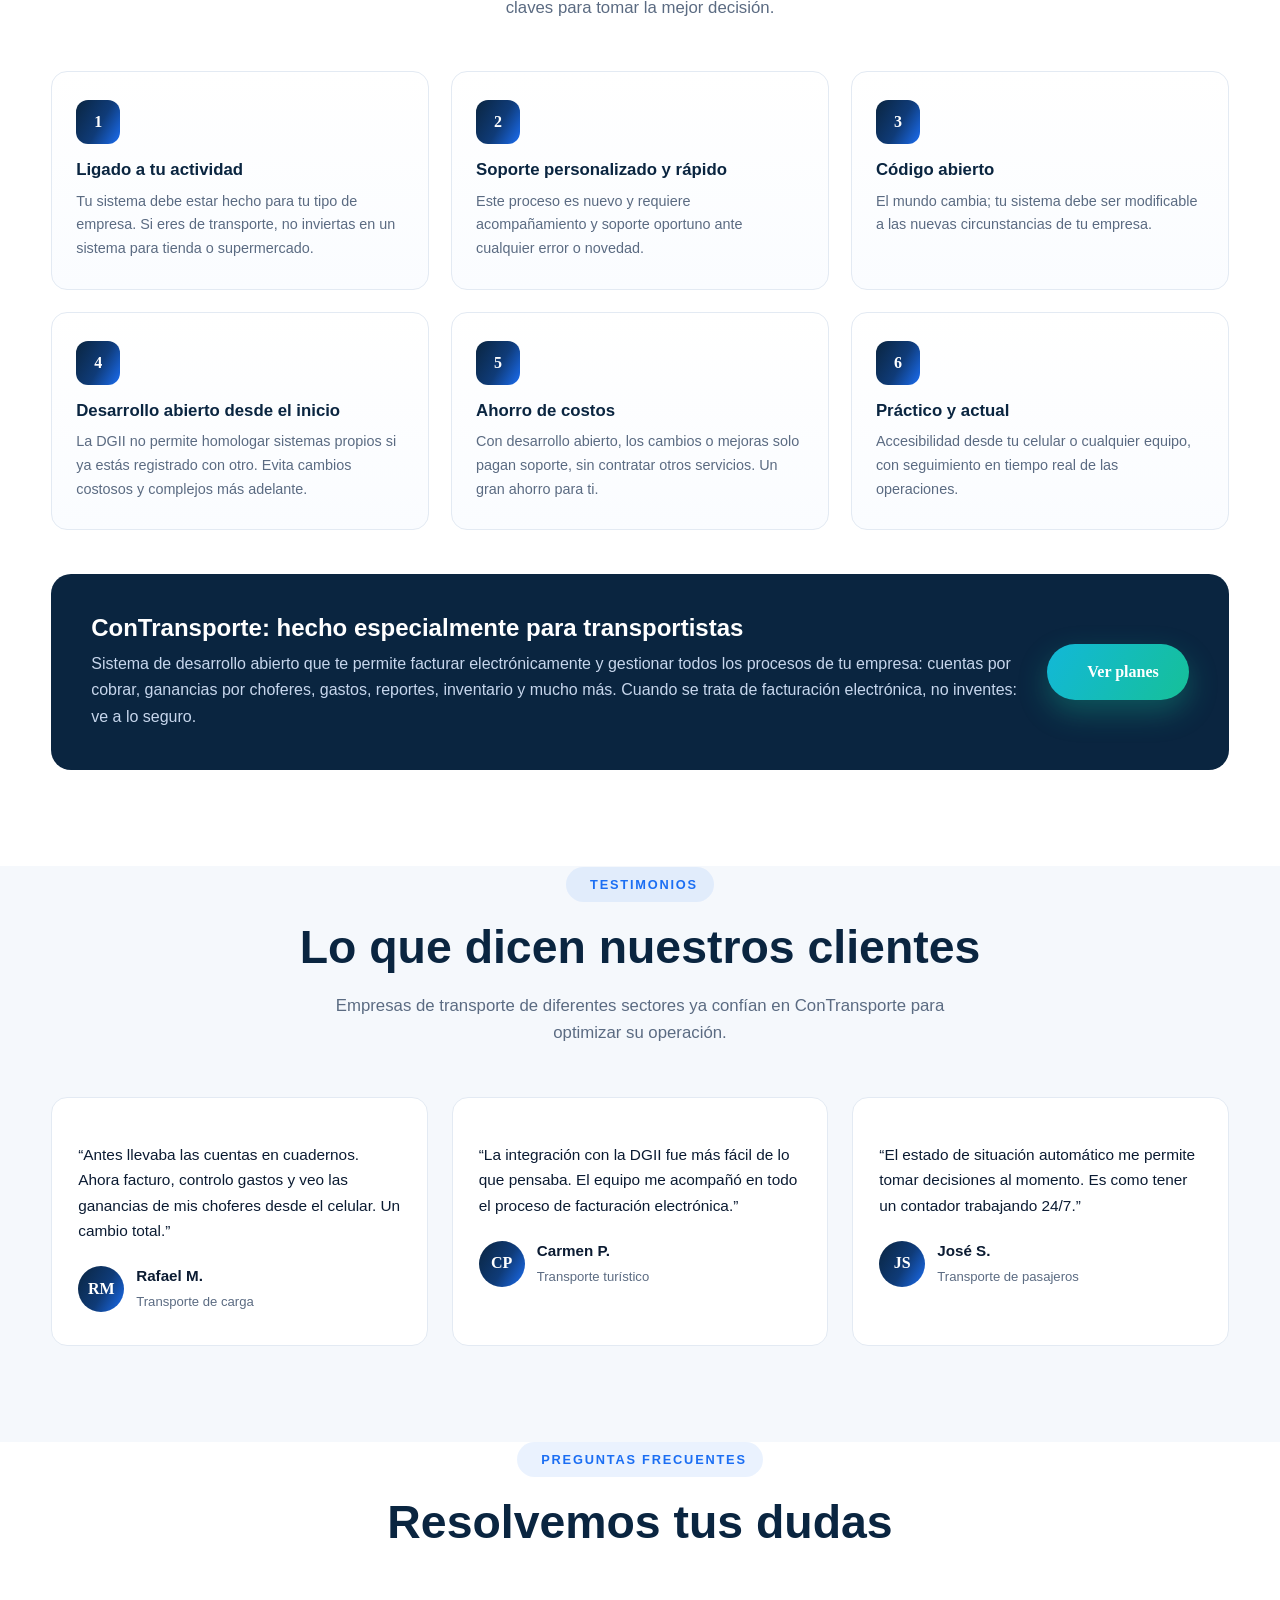
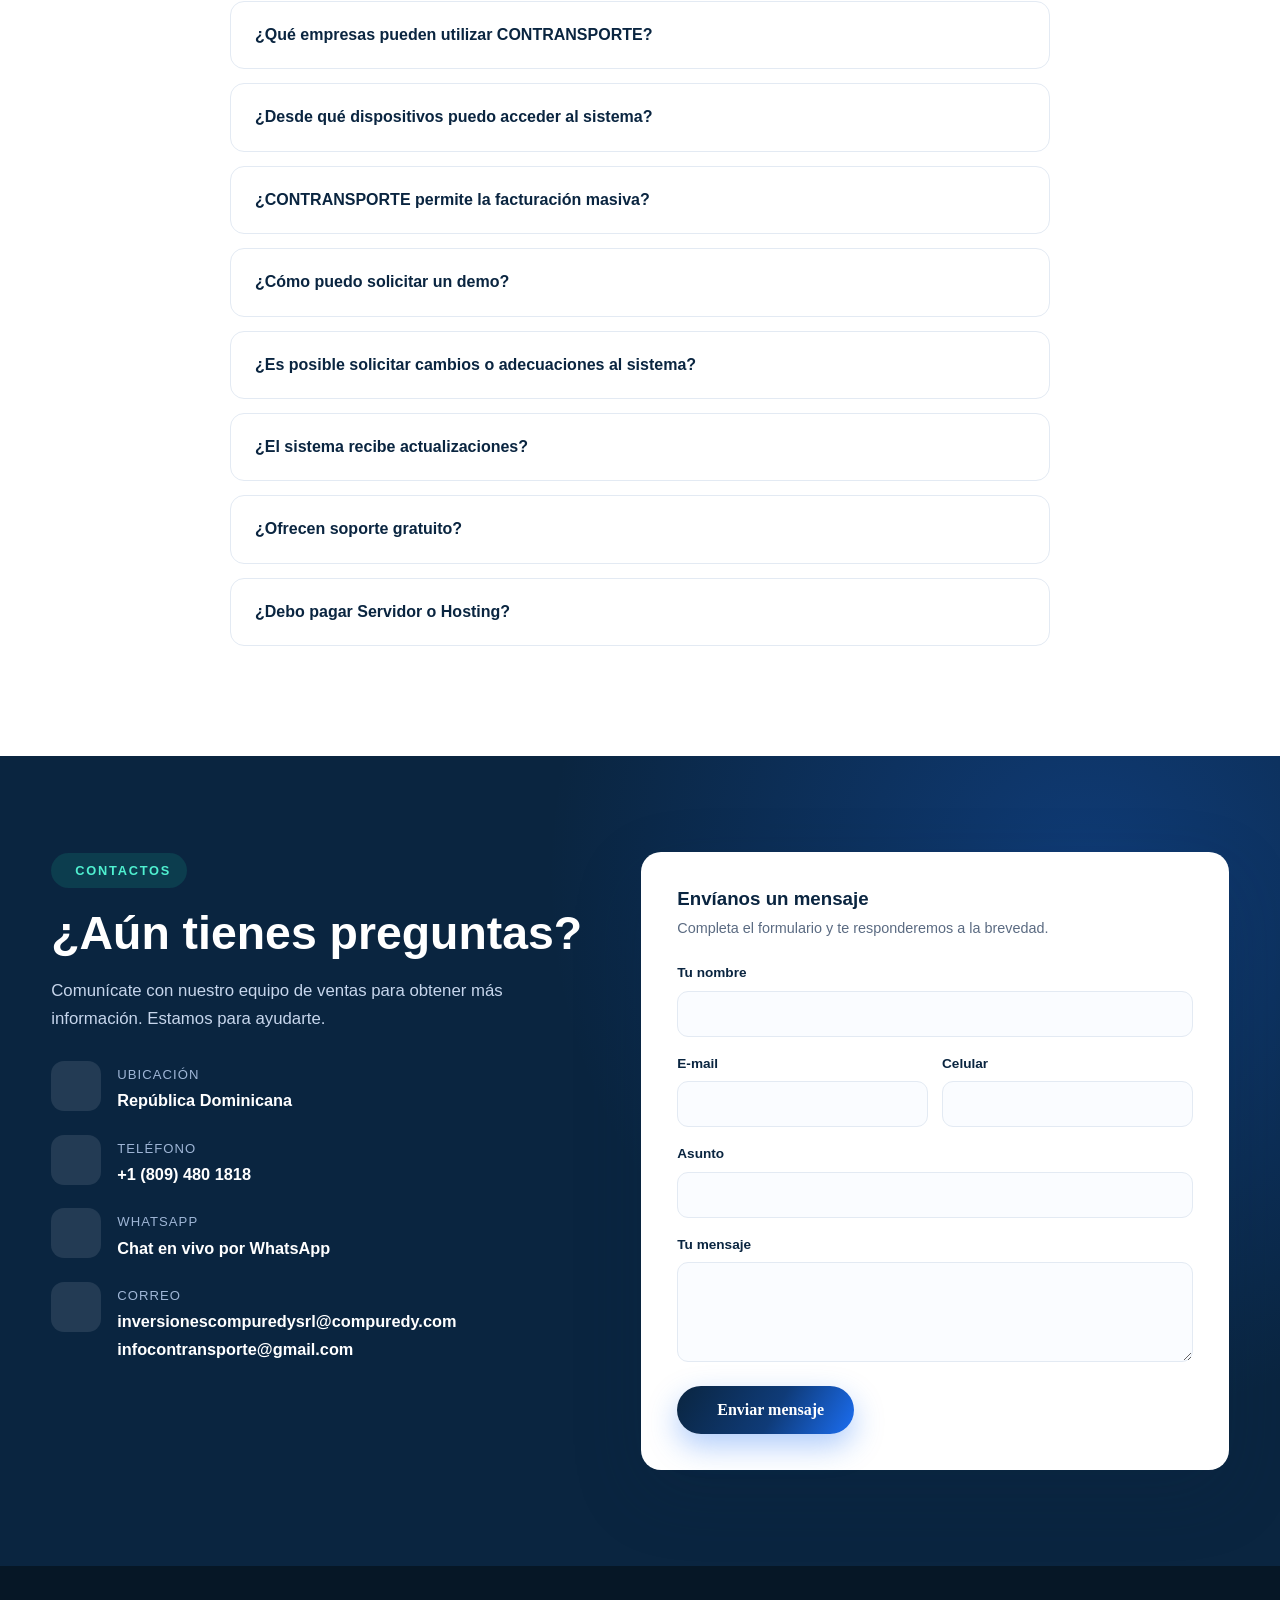
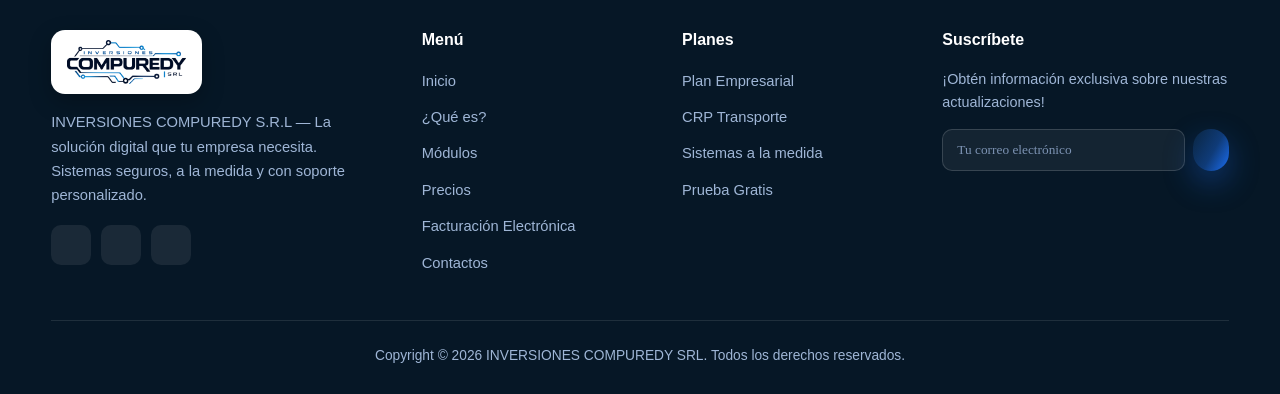
==== commit 97e09117: "Fix typo in 'Control de reservas' feature description Corrected a typo in the description of the 'Co" ====
--- a/index.html
+++ b/index.html
@@ -114,7 +114,7 @@
     <div class="feat-grid">
       <div class="feat-card"><div class="feat-ic"><i class="fas fa-file-invoice-dollar"></i></div><h3>Cotizaciones y facturación</h3><p>Crea cotizaciones o facturas con comprobante fiscal de manera individual o masiva, y lleva un control detallado de los pagos y cuentas por cobrar.</p></div>
       <div class="feat-card"><div class="feat-ic"><i class="fas fa-gas-pump"></i></div><h3>Control de gastos</h3><p>Registra cada gasto asociado a la operación de tu empresa, desde combustible hasta mantenimiento y reparaciones.</p></div>
-      <div class="feat-card"><div class="feat-ic"><i class="fas fa-chart-pie"></i></div><h3>Control de reservas</h3><p>Maneja y controla todas tus reservas de manera fácil, desde nuestro sistema puedes subir reservas de manera masiva y asignarlas a tus choferes con un solo click, tambien puedes tirar reportes detallados sobre ingresos, gastos, ganancias de choferes y otros indicadores clave.</p></div>
+      <div class="feat-card"><div class="feat-ic"><i class="fas fa-chart-pie"></i></div><h3>Control de reservas</h3><p>Maneja y controla todas tus reservas de manera fácil, desde nuestro sistema puedes subir reservas de manera masiva y asignarlas a tus choferes con un solo click, tambien puedes tirar reportes detallados sobre ingresos, gastos, ganancias de choferes y otros indicadores claves.</p></div>
       <div class="feat-card"><div class="feat-ic"><i class="fas fa-clipboard-list"></i></div><h3>Registro de operaciones</h3><p>Mantén un control preciso de todas las actividades diarias: viajes, rutas, gastos, servicios, ganancias y clientes atendidos.</p></div>
       <div class="feat-card"><div class="feat-ic"><i class="fas fa-id-badge"></i></div><h3>Gestión de choferes</h3><p>Registra a tus choferes para un mayor control sobre sus actividades, detalles de sus ganancias y viajes realizados.</p></div>
       <div class="feat-card"><div class="feat-ic"><i class="fas fa-users"></i></div><h3>Gestión de clientes</h3><p>Registro de clientes para facilitar el seguimiento de cuentas por pagar, la relación con clientes, reportes, gastos y mucho más.</p></div>
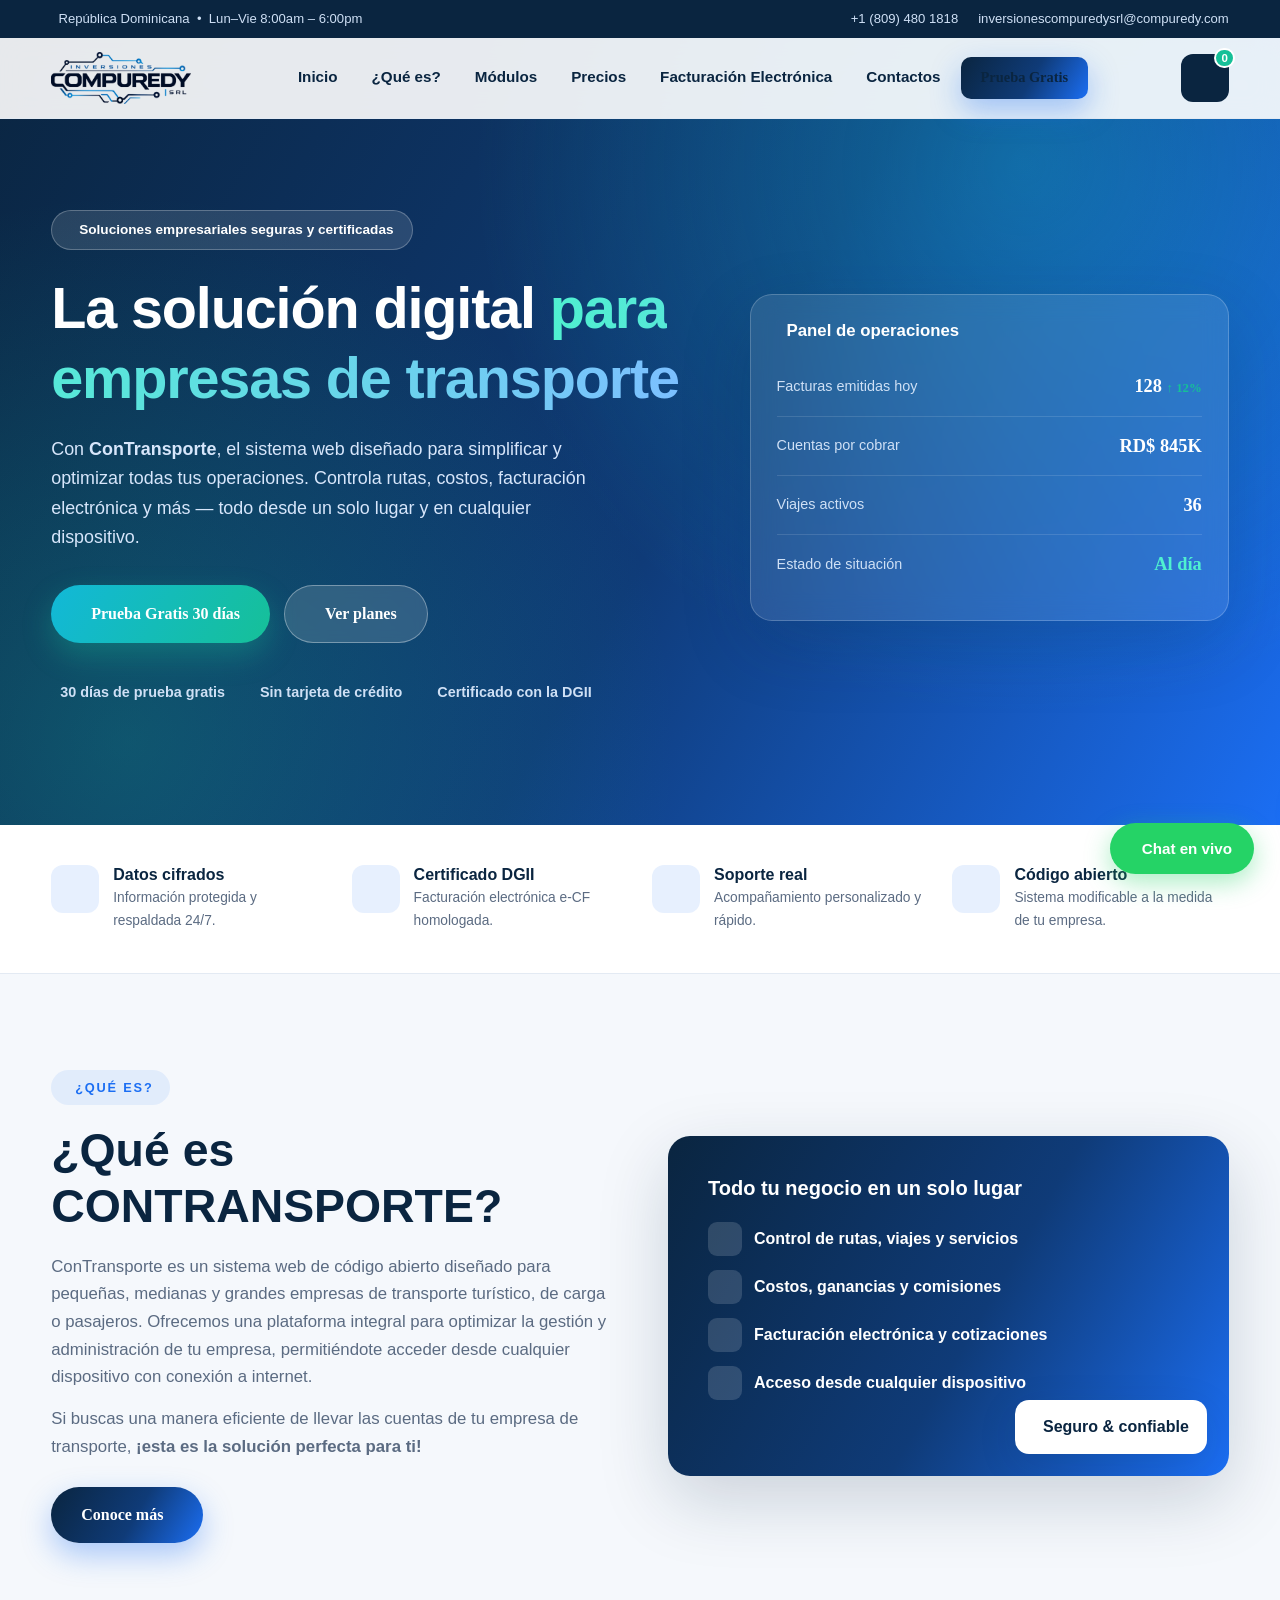
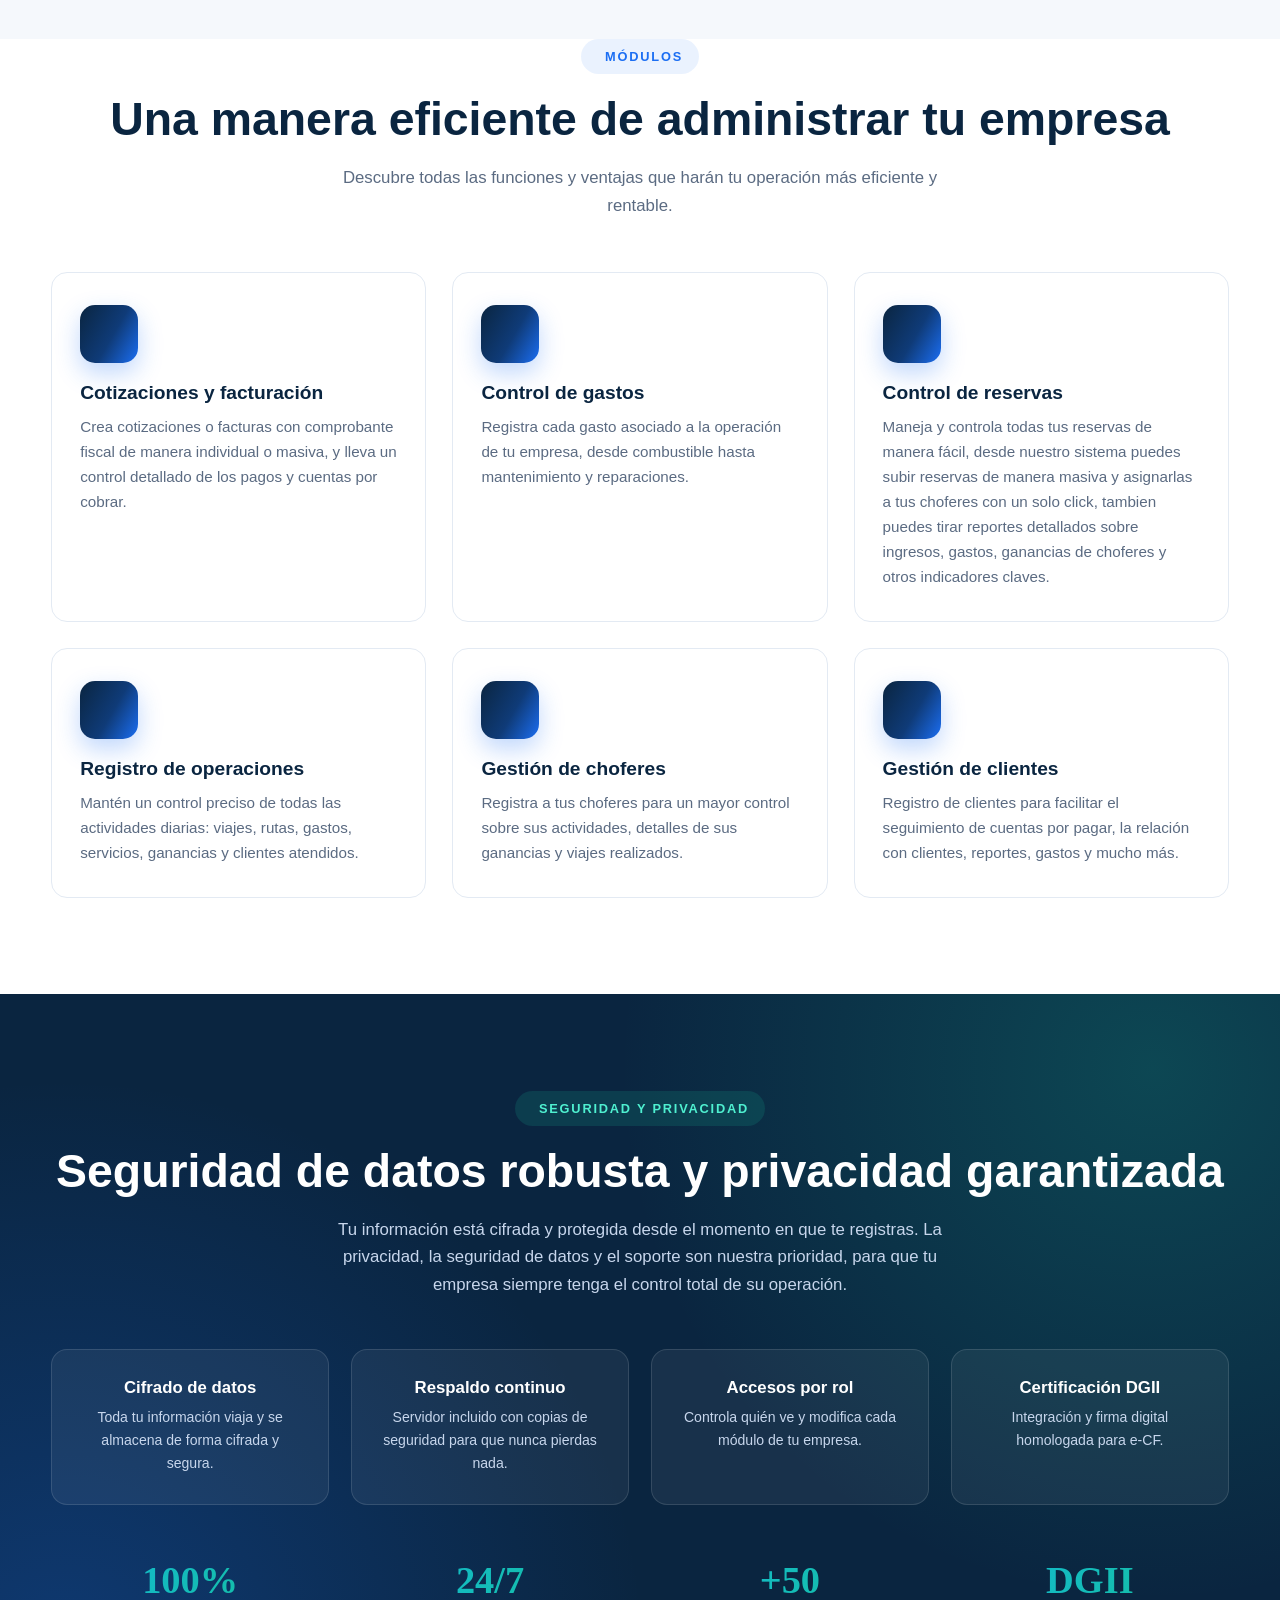
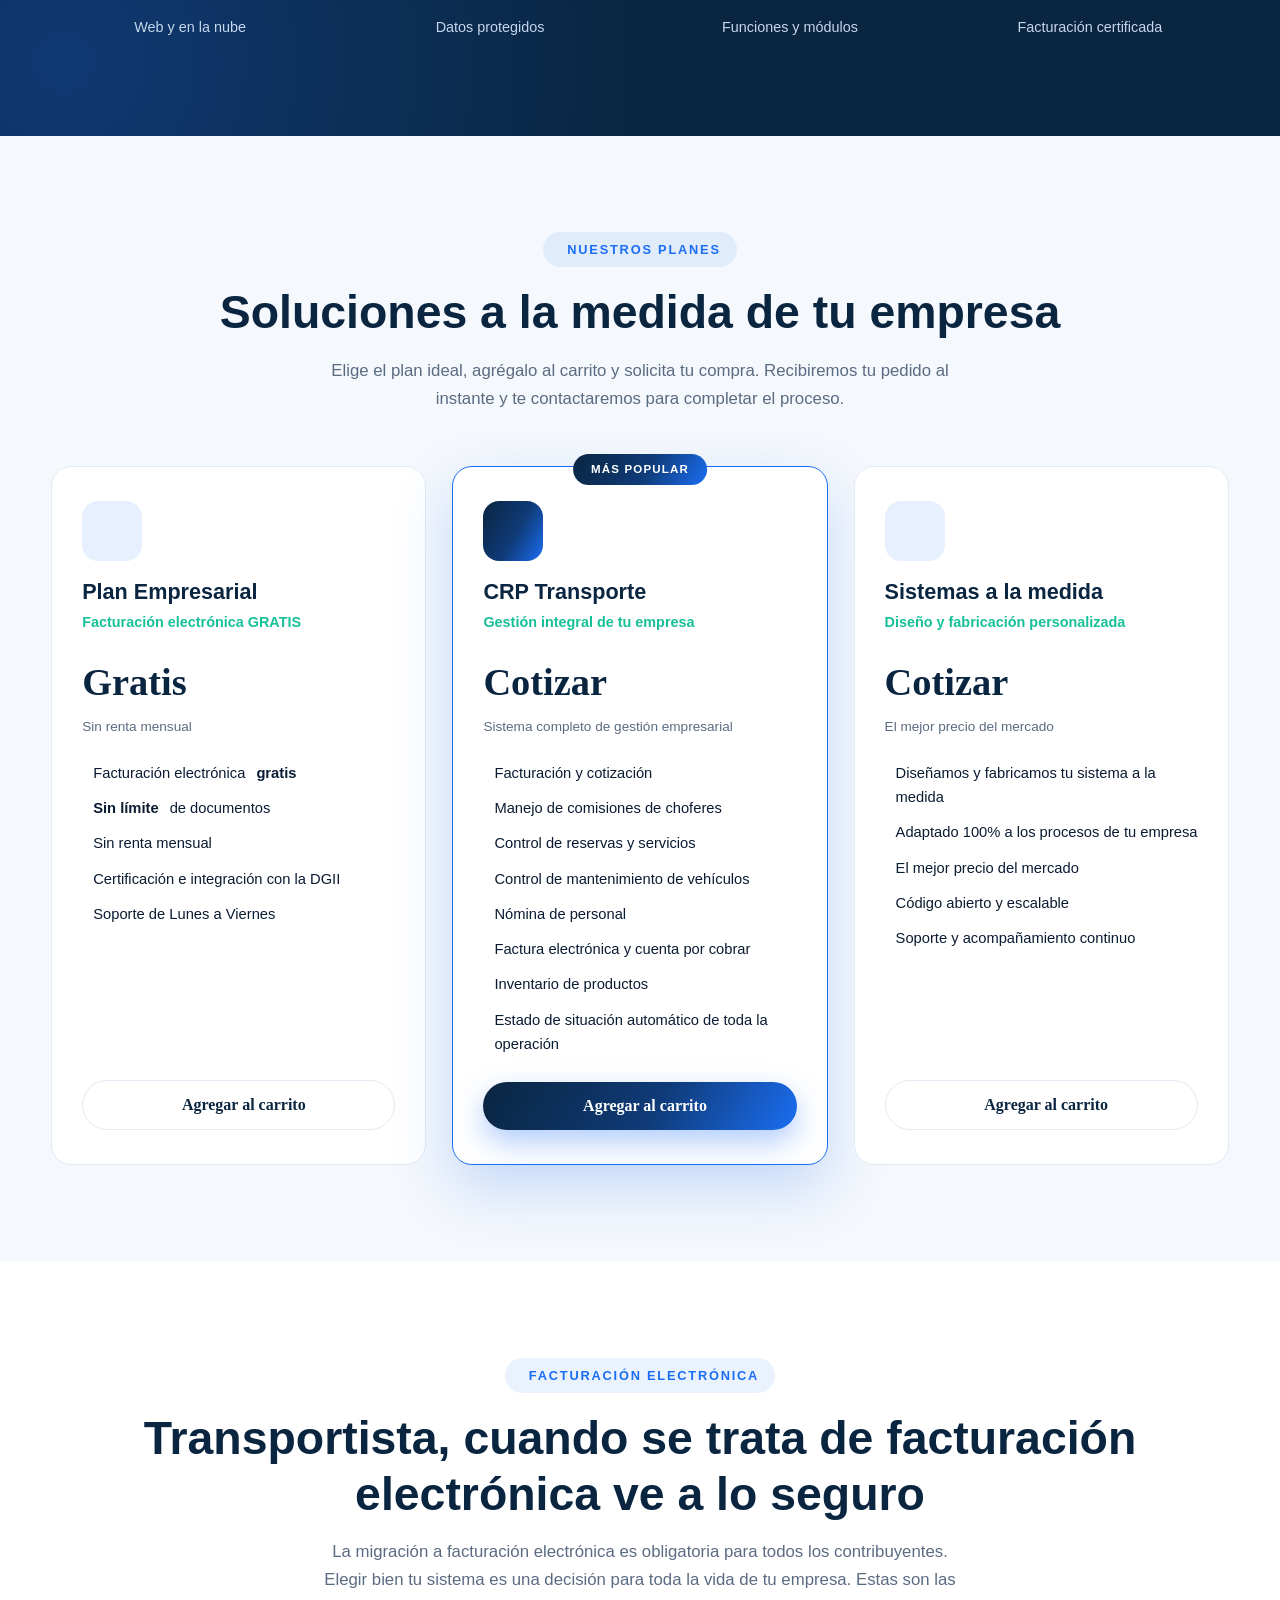
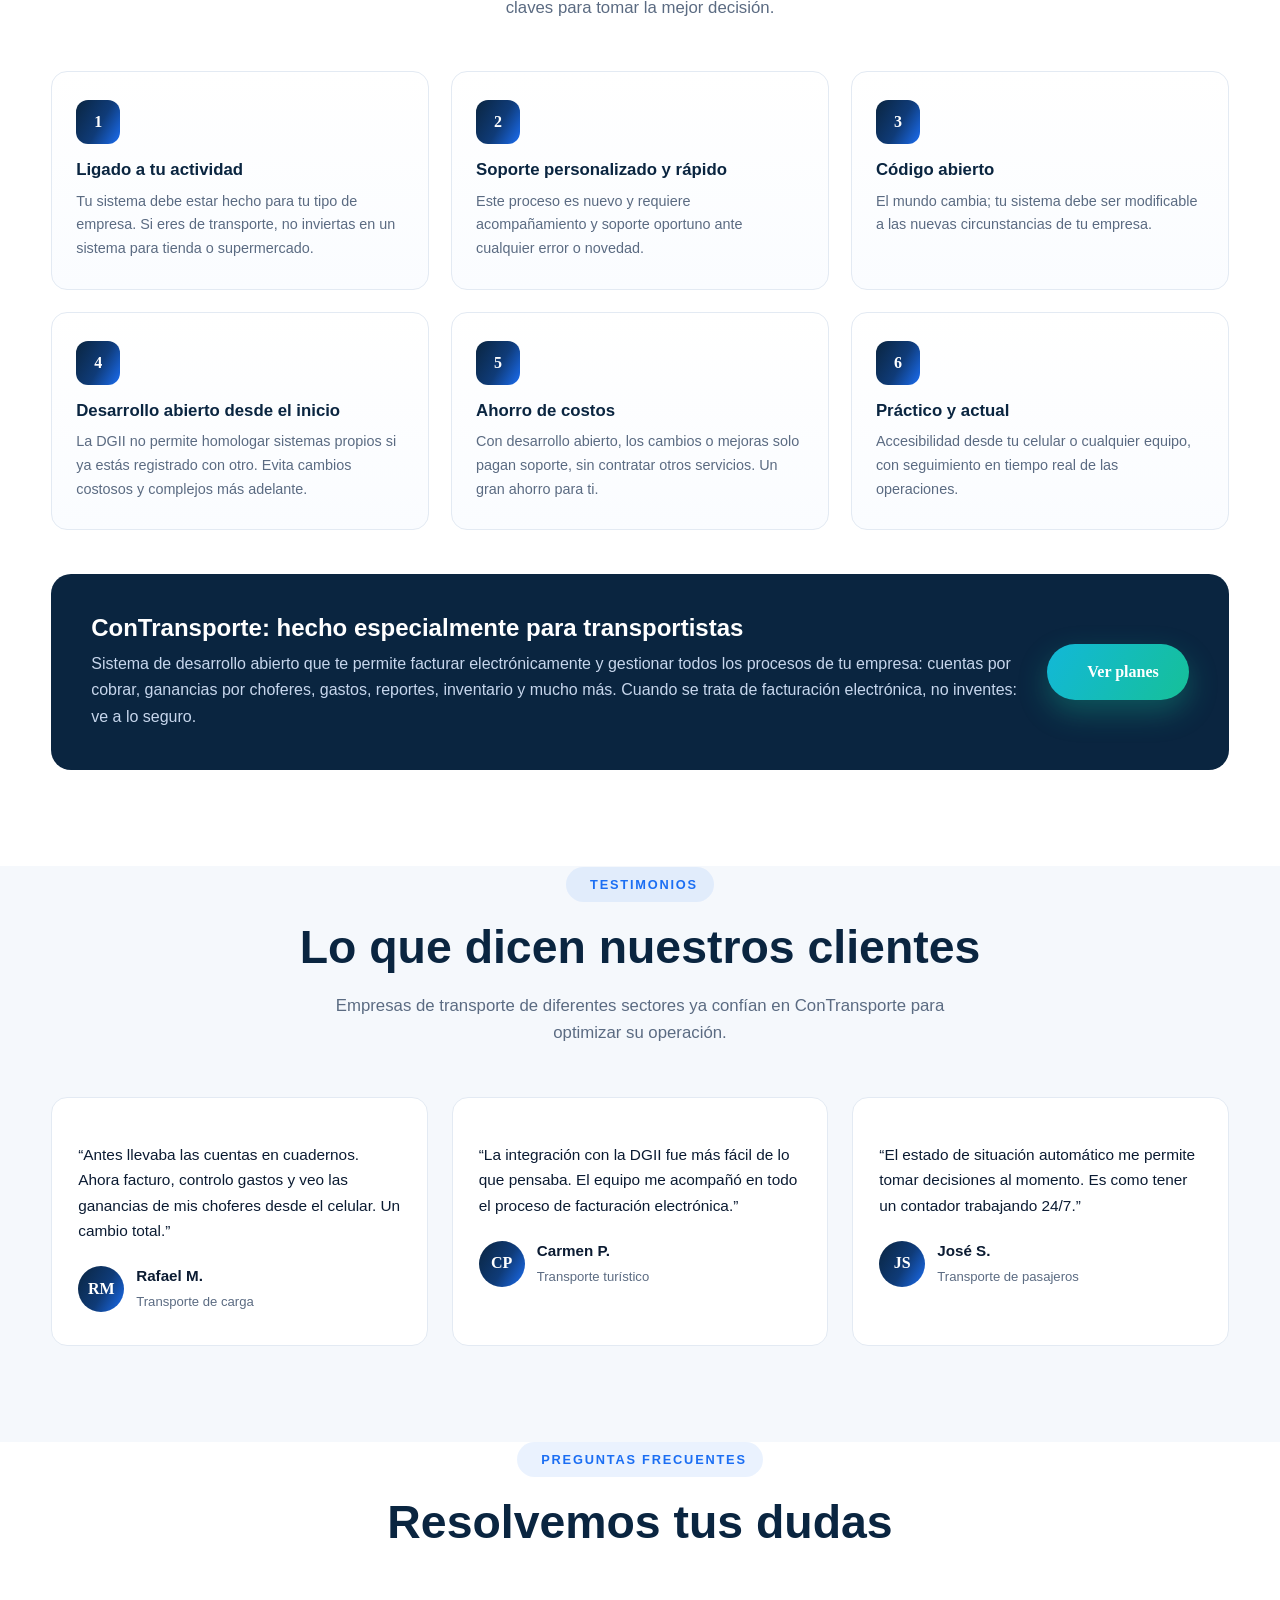
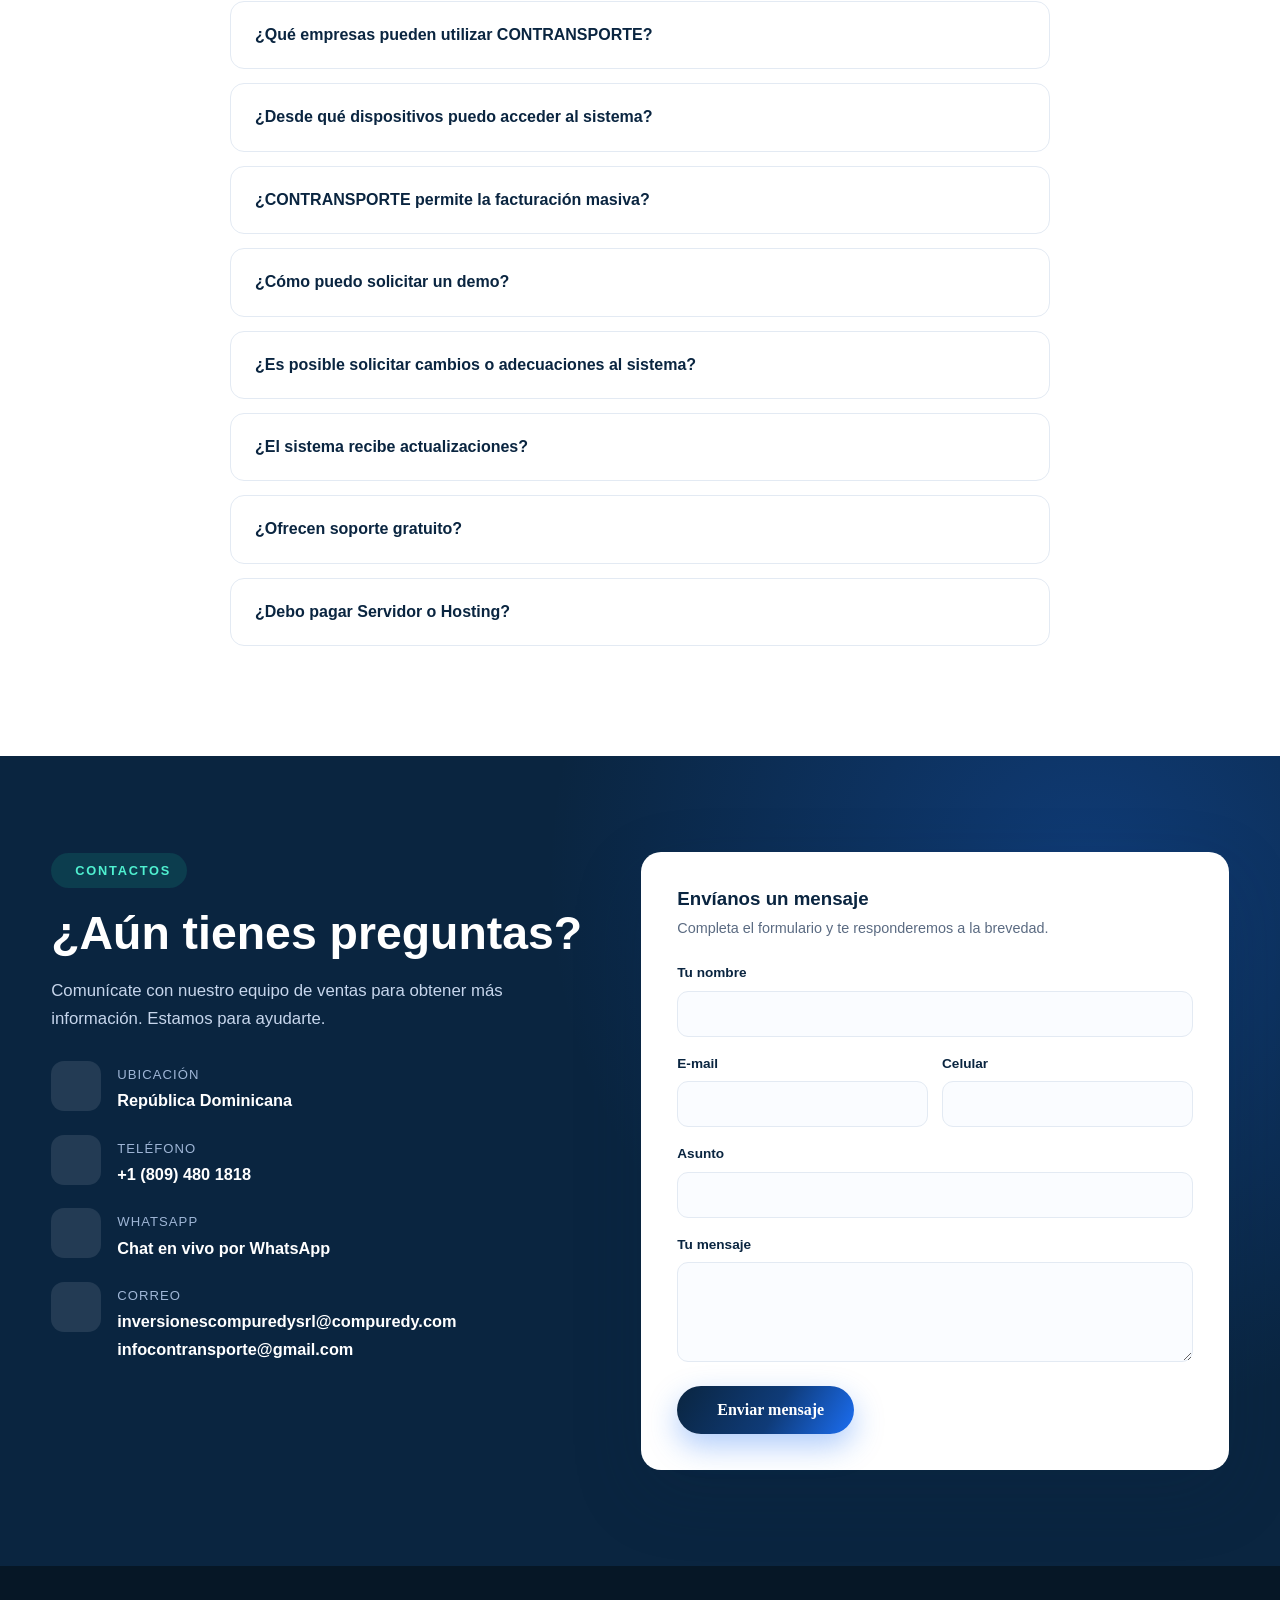
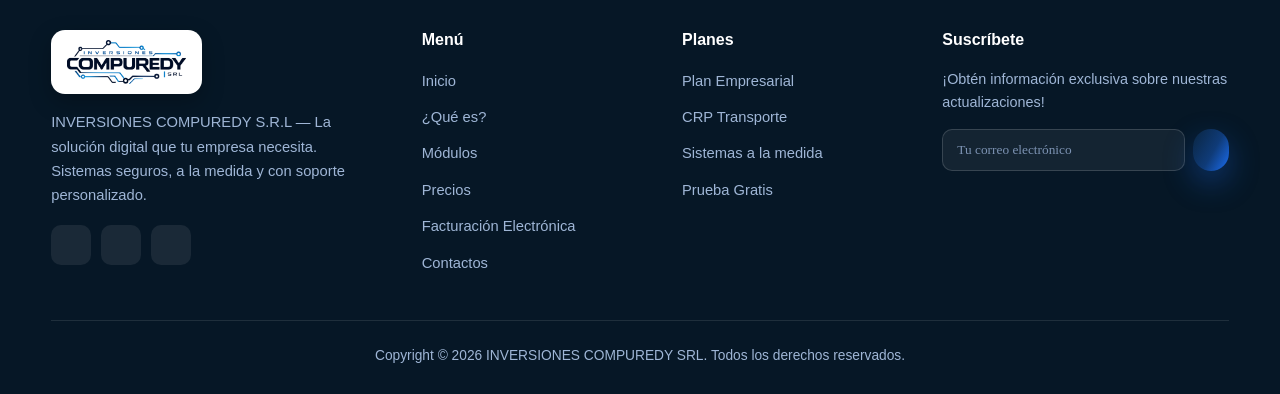
==== commit a333a89d: "Fix typo in button text from 'Conoé' to 'Conoce'" ====
--- a/index.html
+++ b/index.html
@@ -88,7 +88,7 @@
       <h2 class="sec-title">¿Qué es CONTRANSPORTE?</h2>
       <p style="color:var(--muted);margin-top:18px;font-size:1.05rem">ConTransporte es un sistema web de código abierto diseñado para pequeñas, medianas y grandes empresas de transporte turístico, de carga o pasajeros. Ofrecemos una plataforma integral para optimizar la gestión y administración de tu empresa, permitiéndote acceder desde cualquier dispositivo con conexión a internet.</p>
       <p style="color:var(--muted);margin-top:14px;font-size:1.05rem">Si buscas una manera eficiente de llevar las cuentas de tu empresa de transporte, <b>¡esta es la solución perfecta para ti!</b></p>
-      <div style="margin-top:26px"><a href="#modulos" class="btn btn-primary">Conoé más <i class="fas fa-arrow-right"></i></a></div>
+      <div style="margin-top:26px"><a href="#modulos" class="btn btn-primary">Conoce más <i class="fas fa-arrow-right"></i></a></div>
     </div>
     <div class="qframe">
       <h4 style="color:#fff;font-size:1.25rem">Todo tu negocio en un solo lugar</h4>
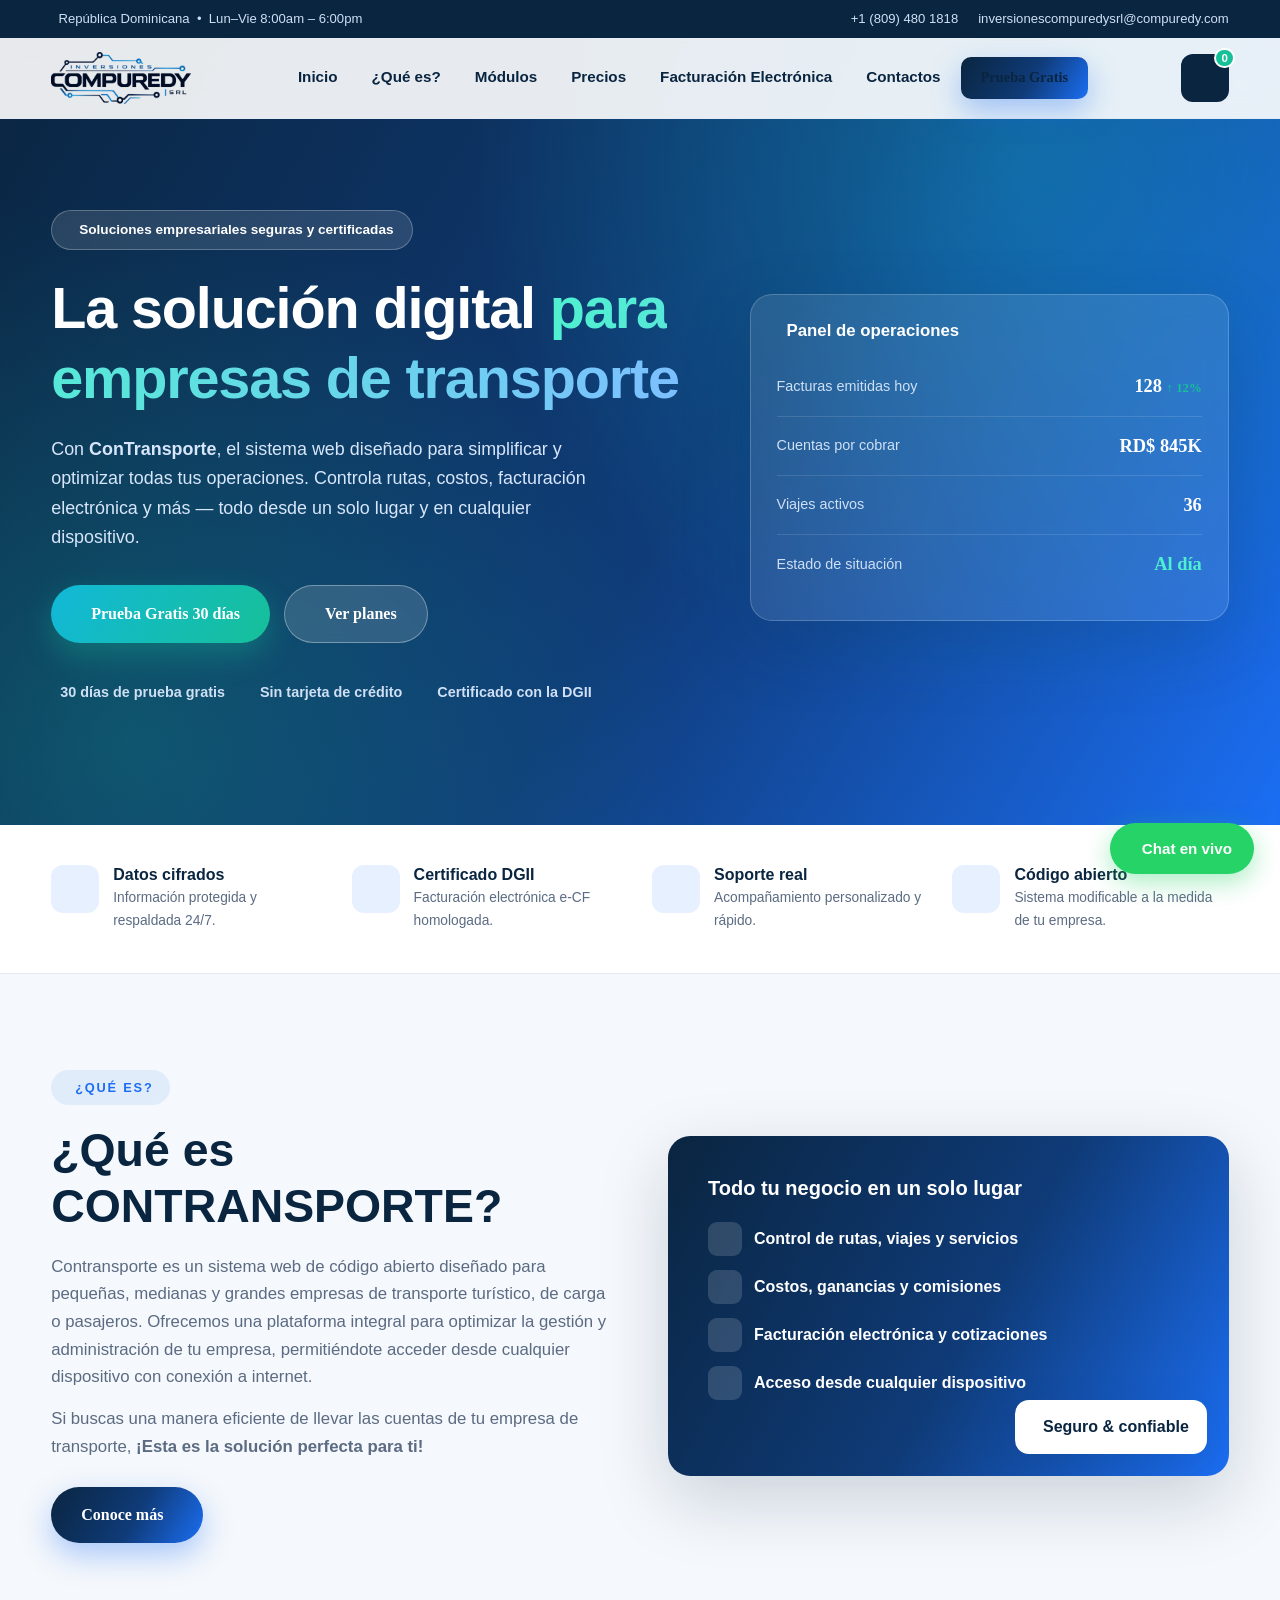
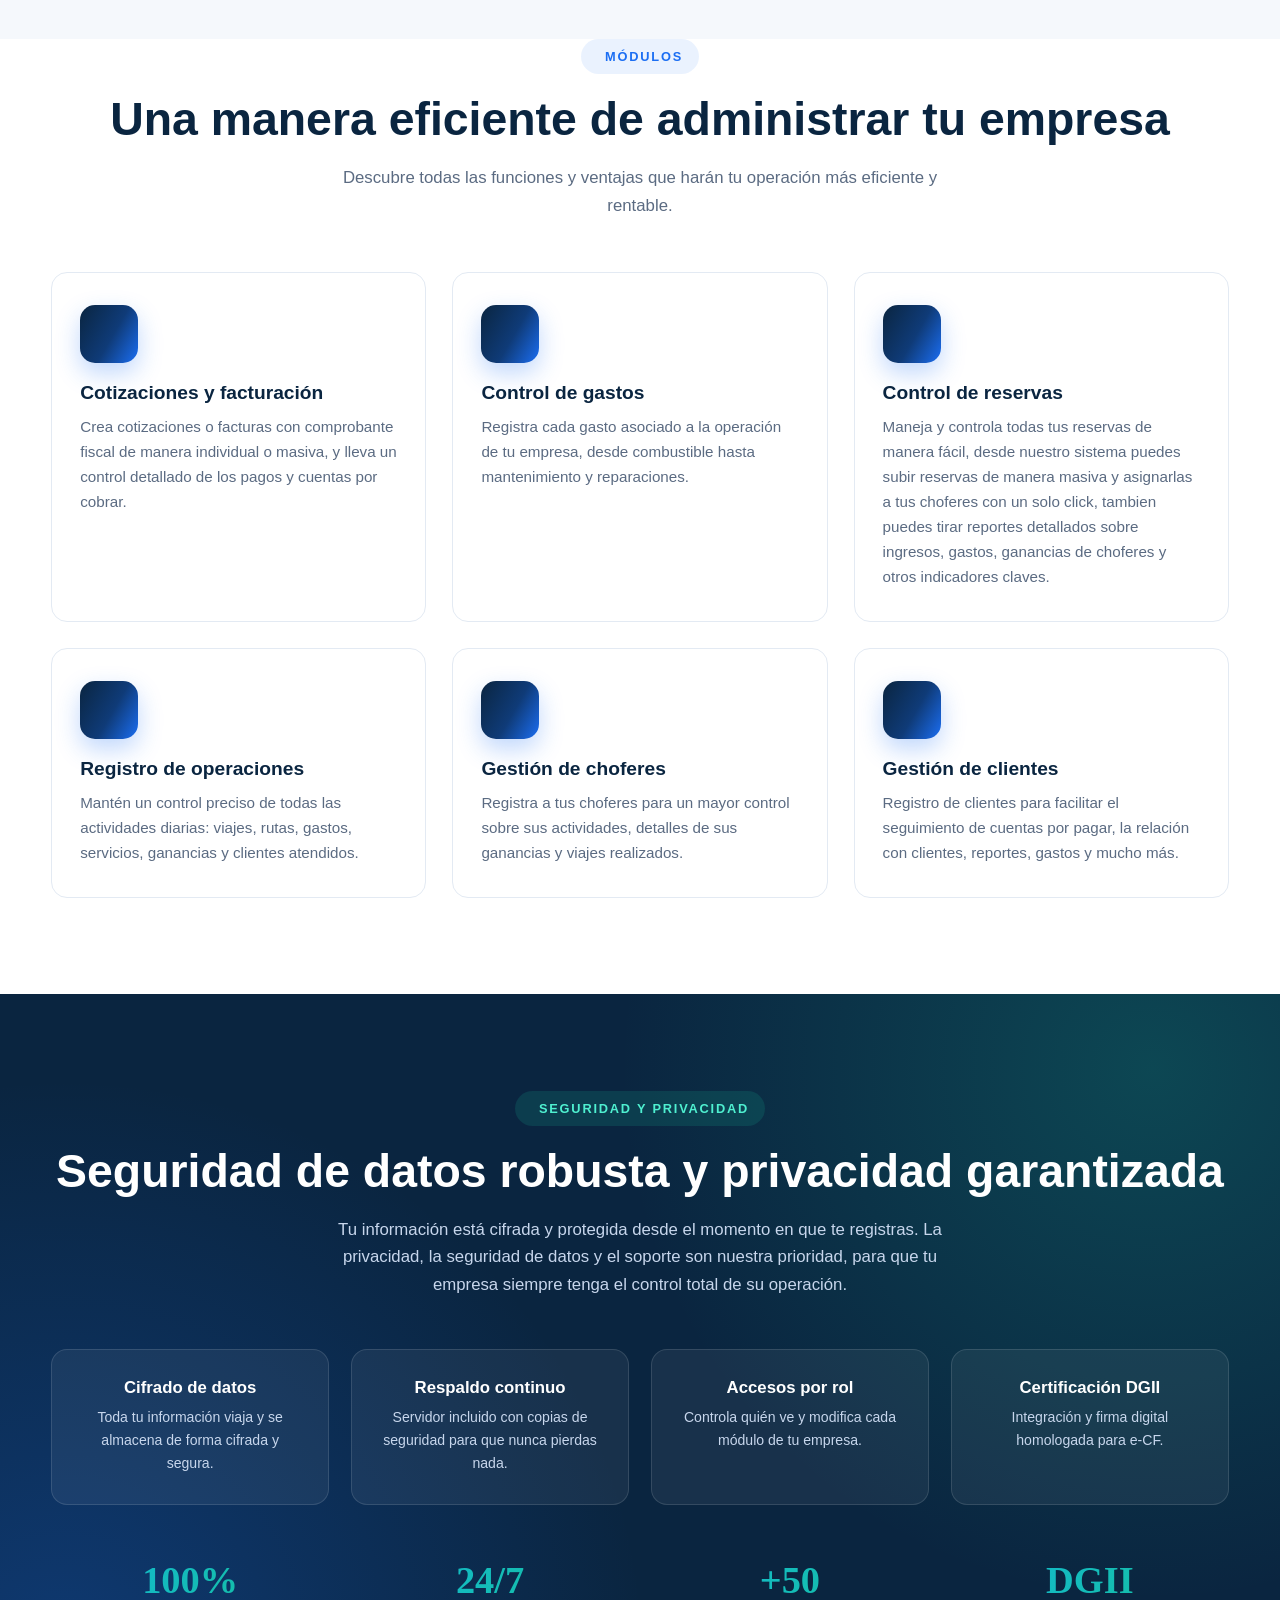
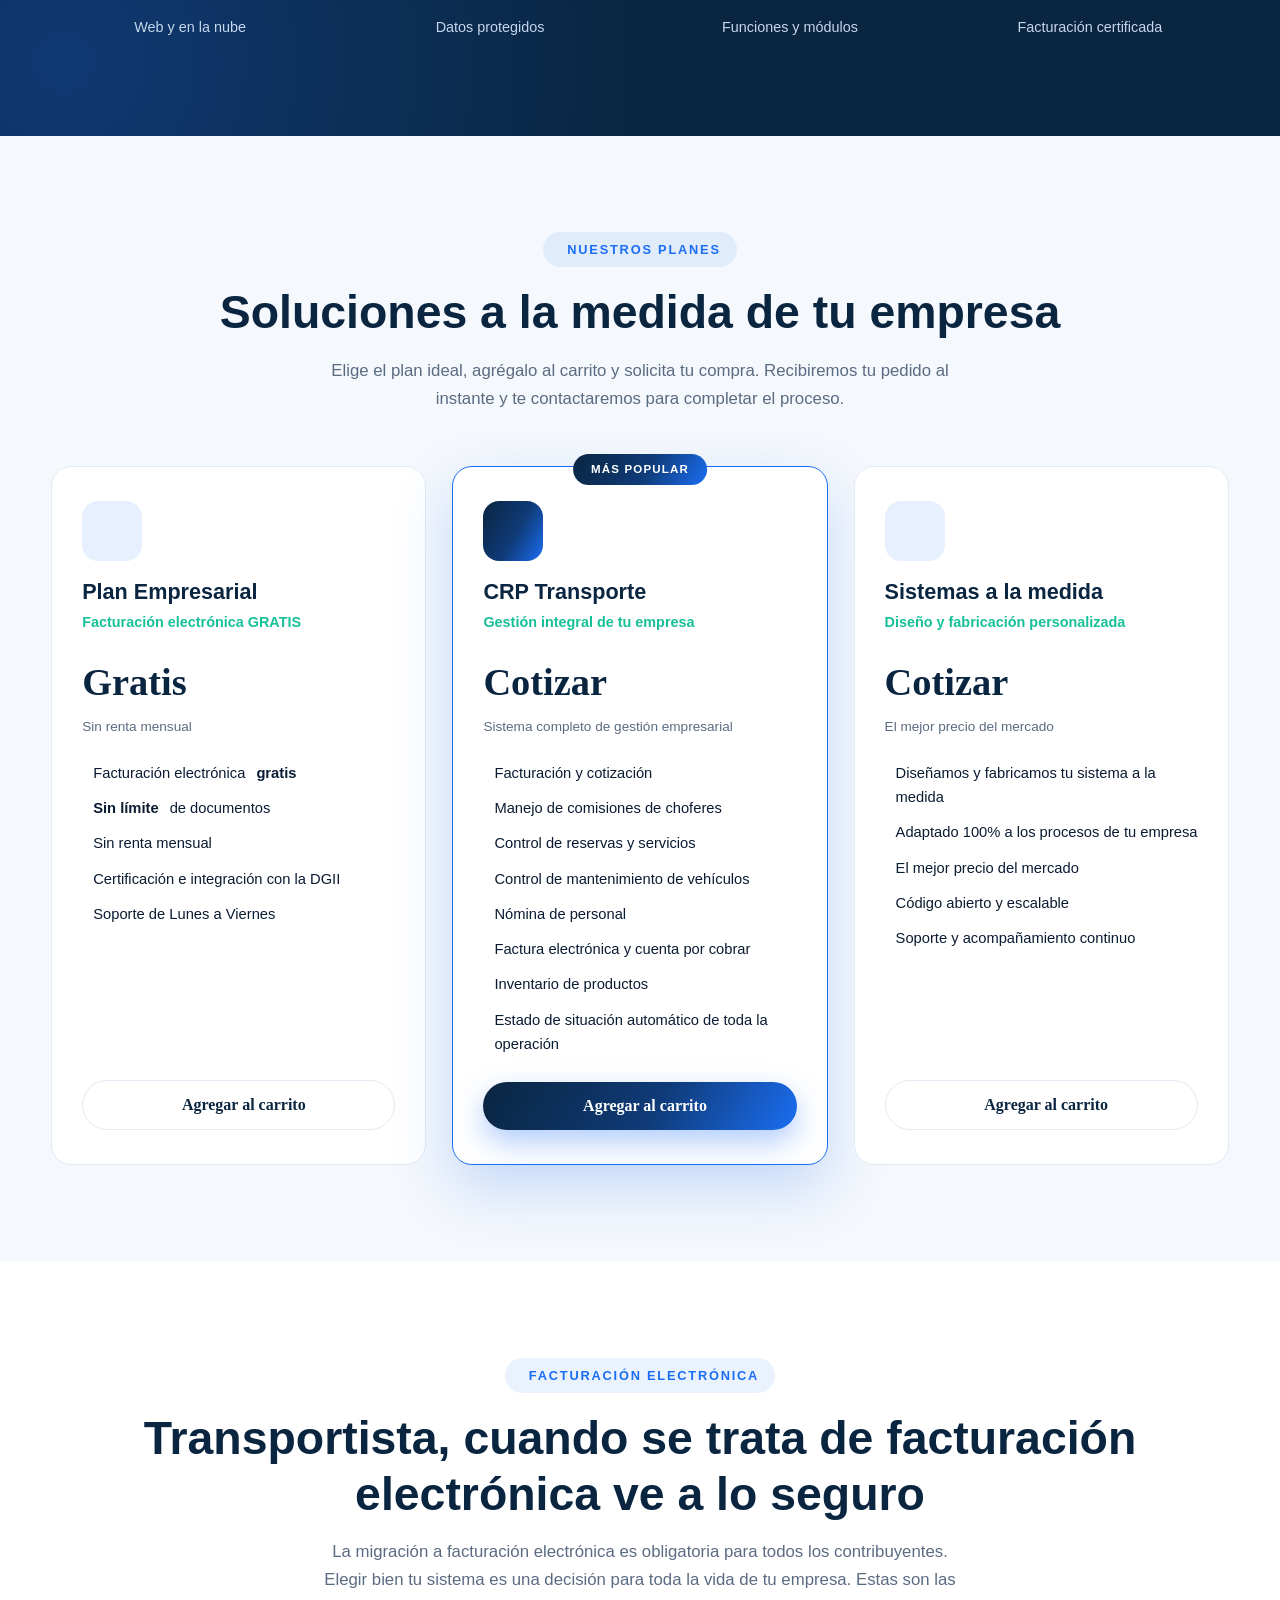
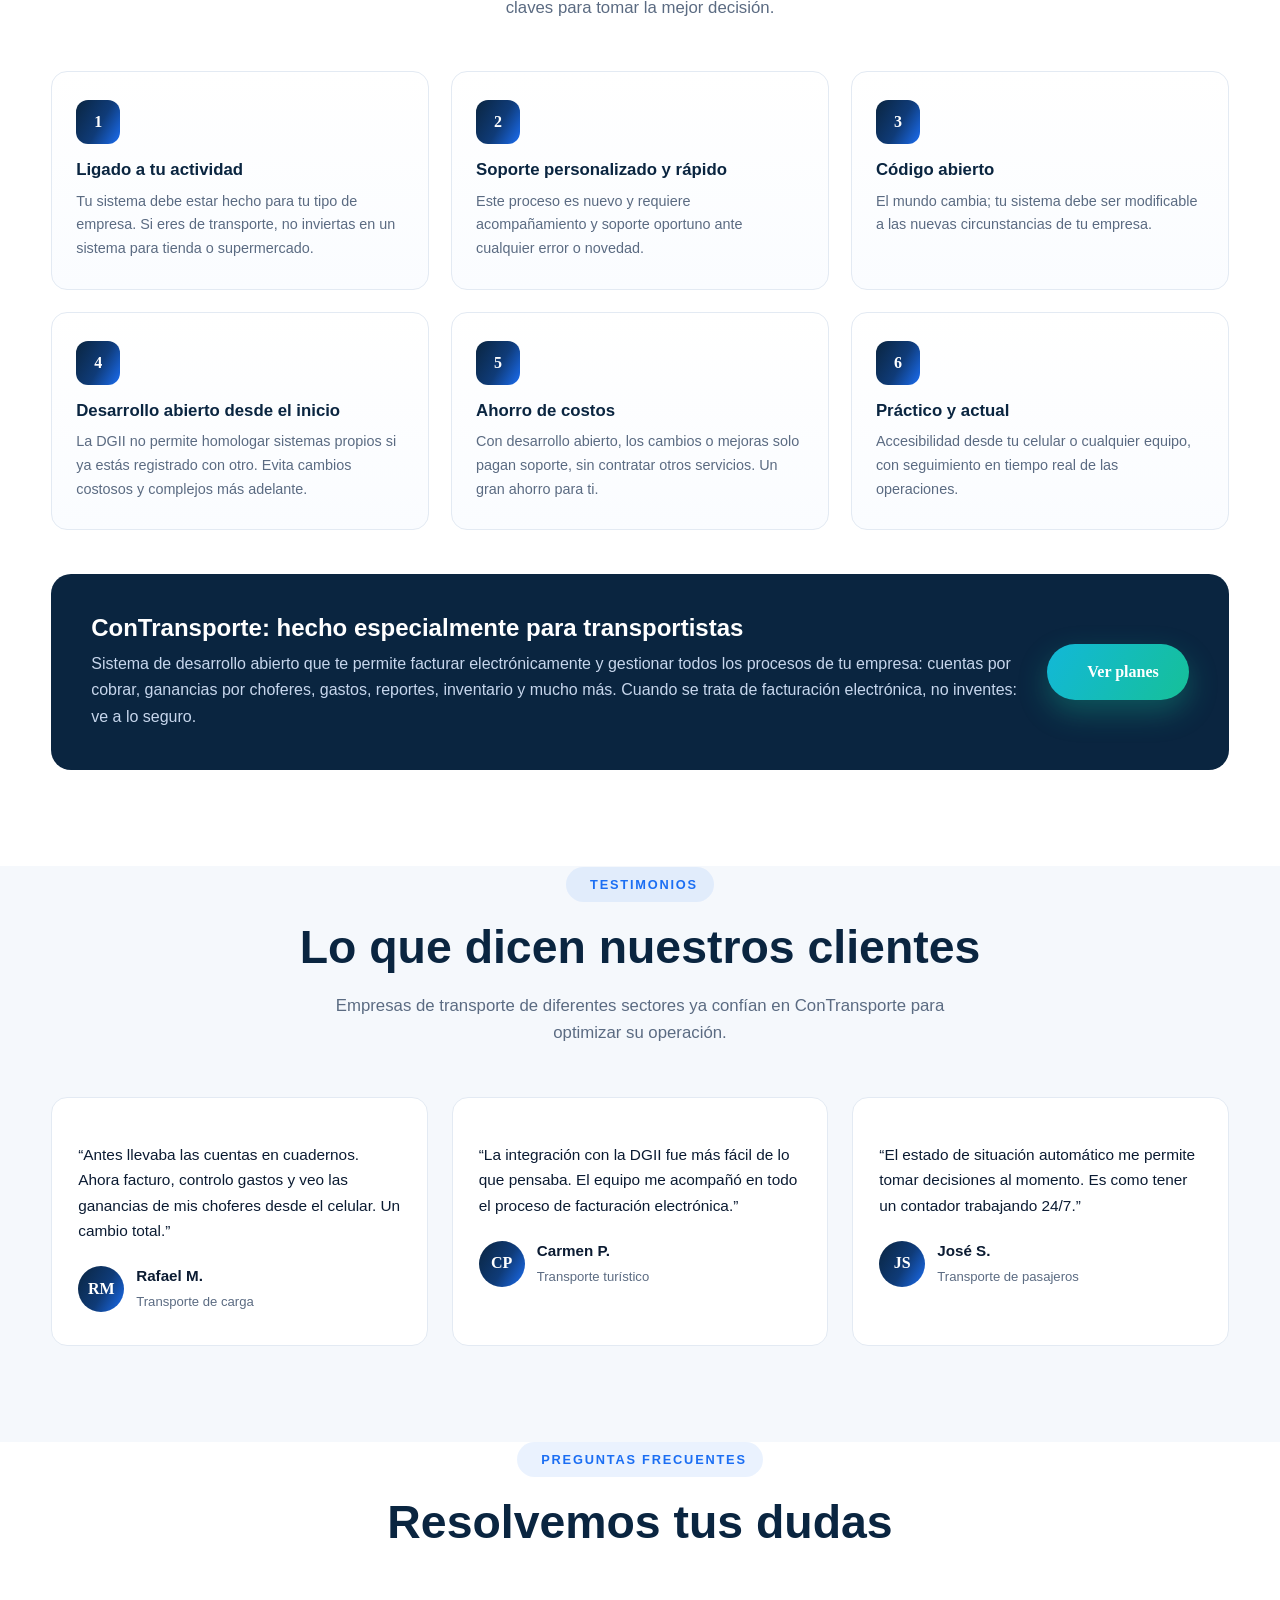
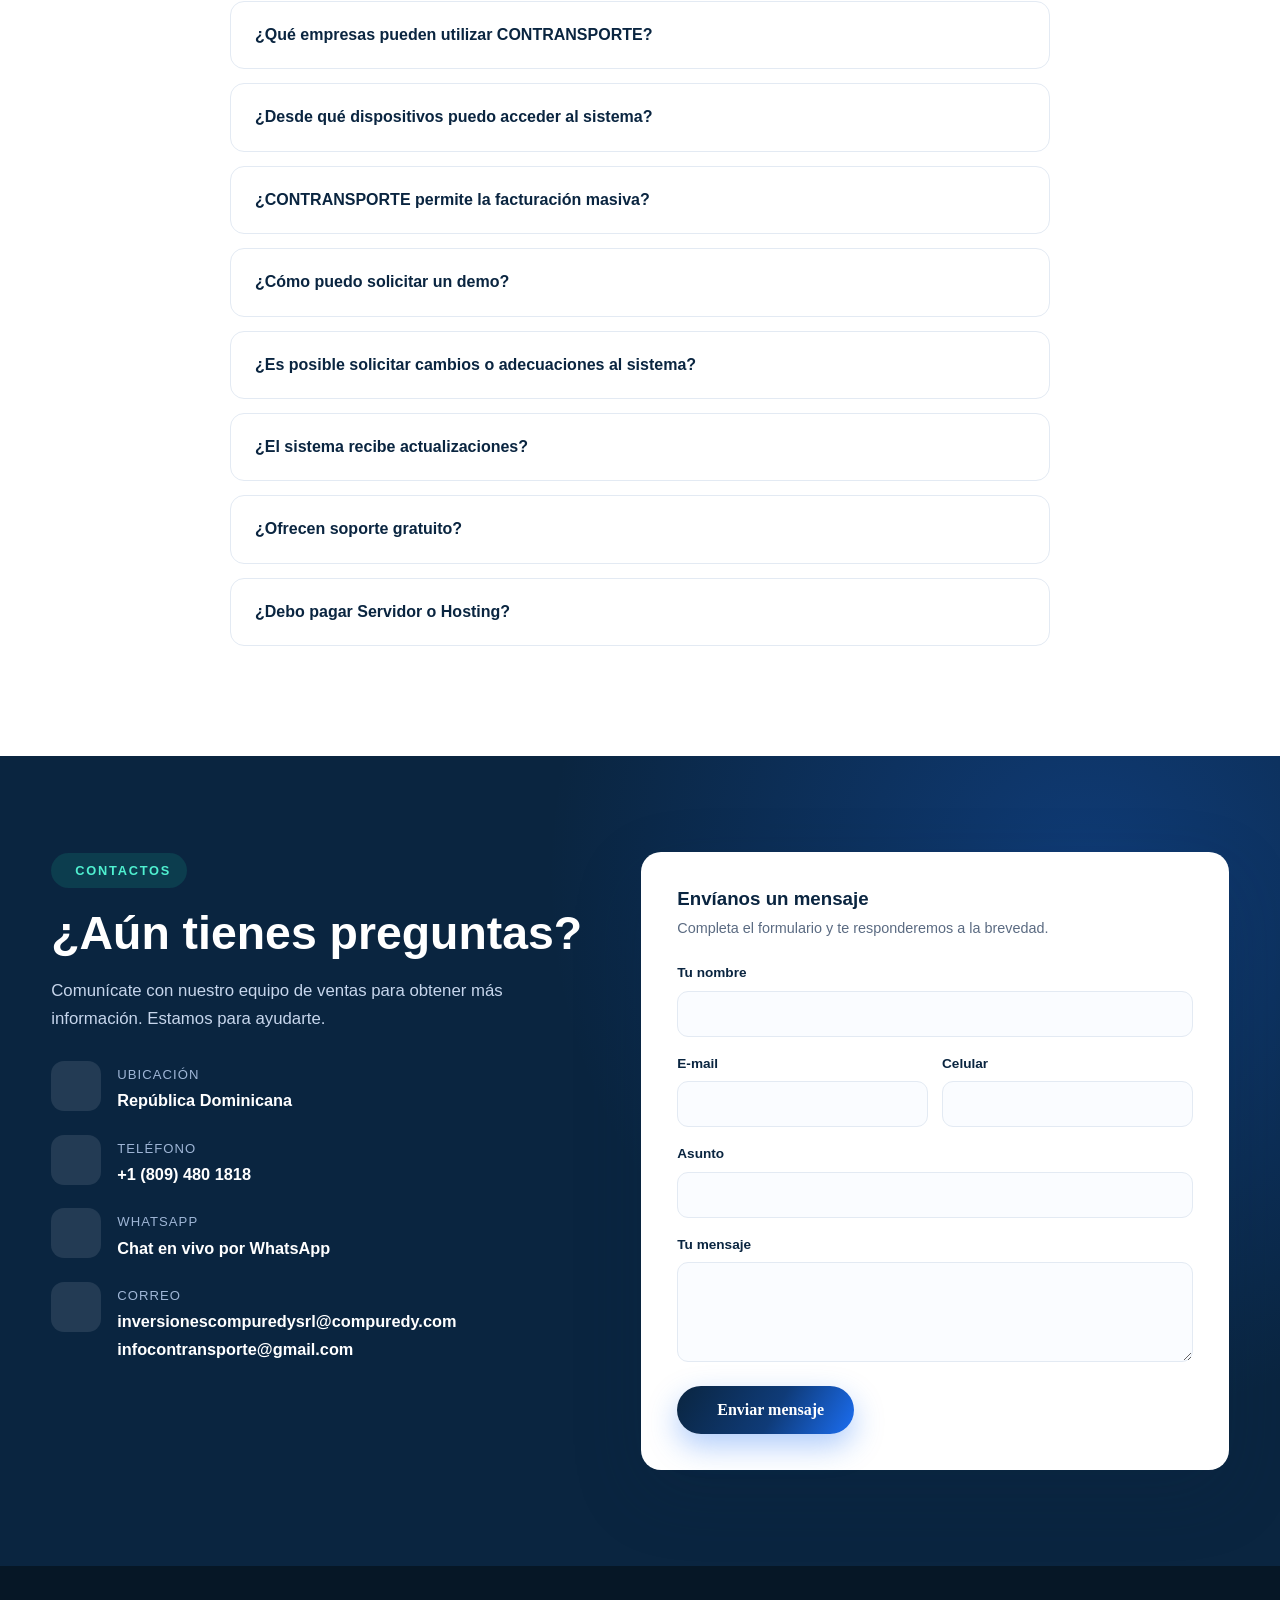
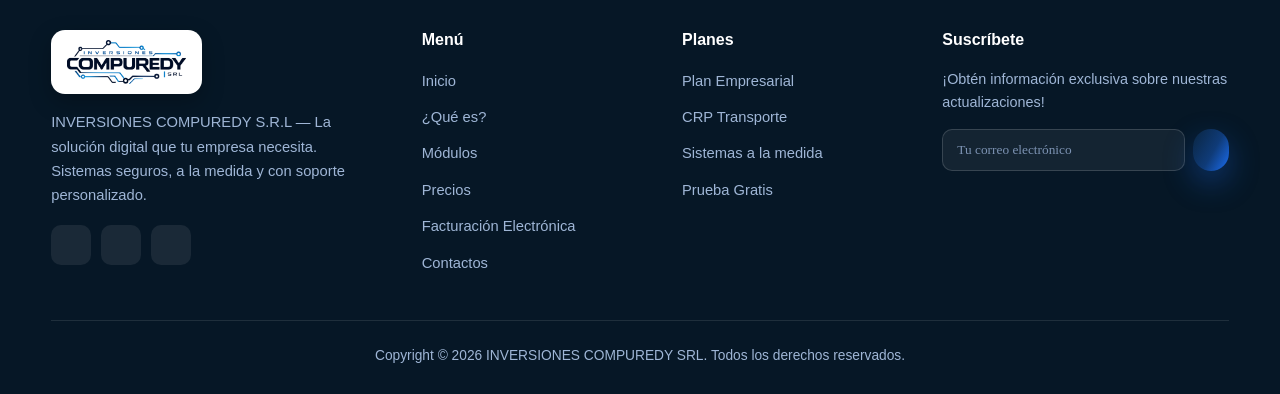
==== commit bcb80d6a: "Fix capitalization in ConTransporte description" ====
--- a/index.html
+++ b/index.html
@@ -86,8 +86,8 @@
     <div>
       <span class="eyebrow"><i class="fas fa-circle-info"></i> ¿Qué es?</span>
       <h2 class="sec-title">¿Qué es CONTRANSPORTE?</h2>
-      <p style="color:var(--muted);margin-top:18px;font-size:1.05rem">ConTransporte es un sistema web de código abierto diseñado para pequeñas, medianas y grandes empresas de transporte turístico, de carga o pasajeros. Ofrecemos una plataforma integral para optimizar la gestión y administración de tu empresa, permitiéndote acceder desde cualquier dispositivo con conexión a internet.</p>
-      <p style="color:var(--muted);margin-top:14px;font-size:1.05rem">Si buscas una manera eficiente de llevar las cuentas de tu empresa de transporte, <b>¡esta es la solución perfecta para ti!</b></p>
+      <p style="color:var(--muted);margin-top:18px;font-size:1.05rem">Contransporte es un sistema web de código abierto diseñado para pequeñas, medianas y grandes empresas de transporte turístico, de carga o pasajeros. Ofrecemos una plataforma integral para optimizar la gestión y administración de tu empresa, permitiéndote acceder desde cualquier dispositivo con conexión a internet.</p>
+      <p style="color:var(--muted);margin-top:14px;font-size:1.05rem">Si buscas una manera eficiente de llevar las cuentas de tu empresa de transporte, <b>¡Esta es la solución perfecta para ti!</b></p>
       <div style="margin-top:26px"><a href="#modulos" class="btn btn-primary">Conoce más <i class="fas fa-arrow-right"></i></a></div>
     </div>
     <div class="qframe">
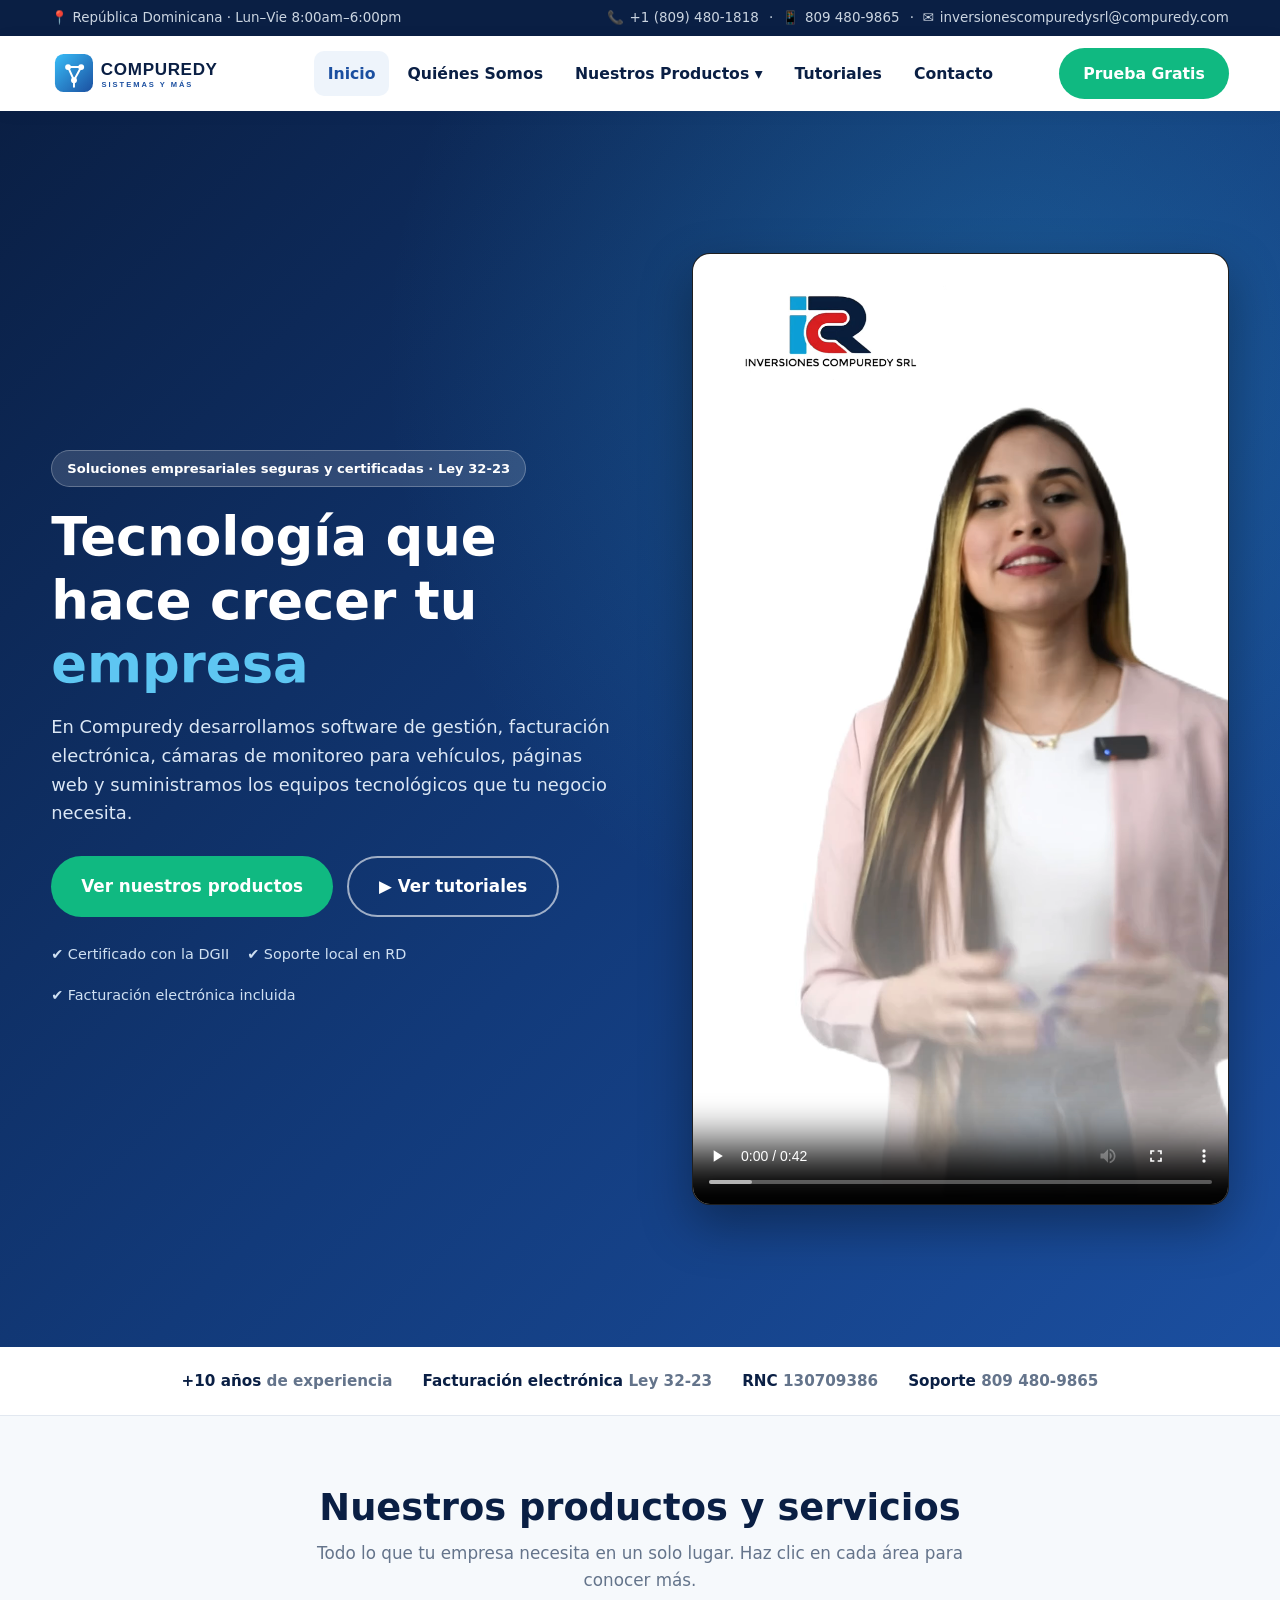
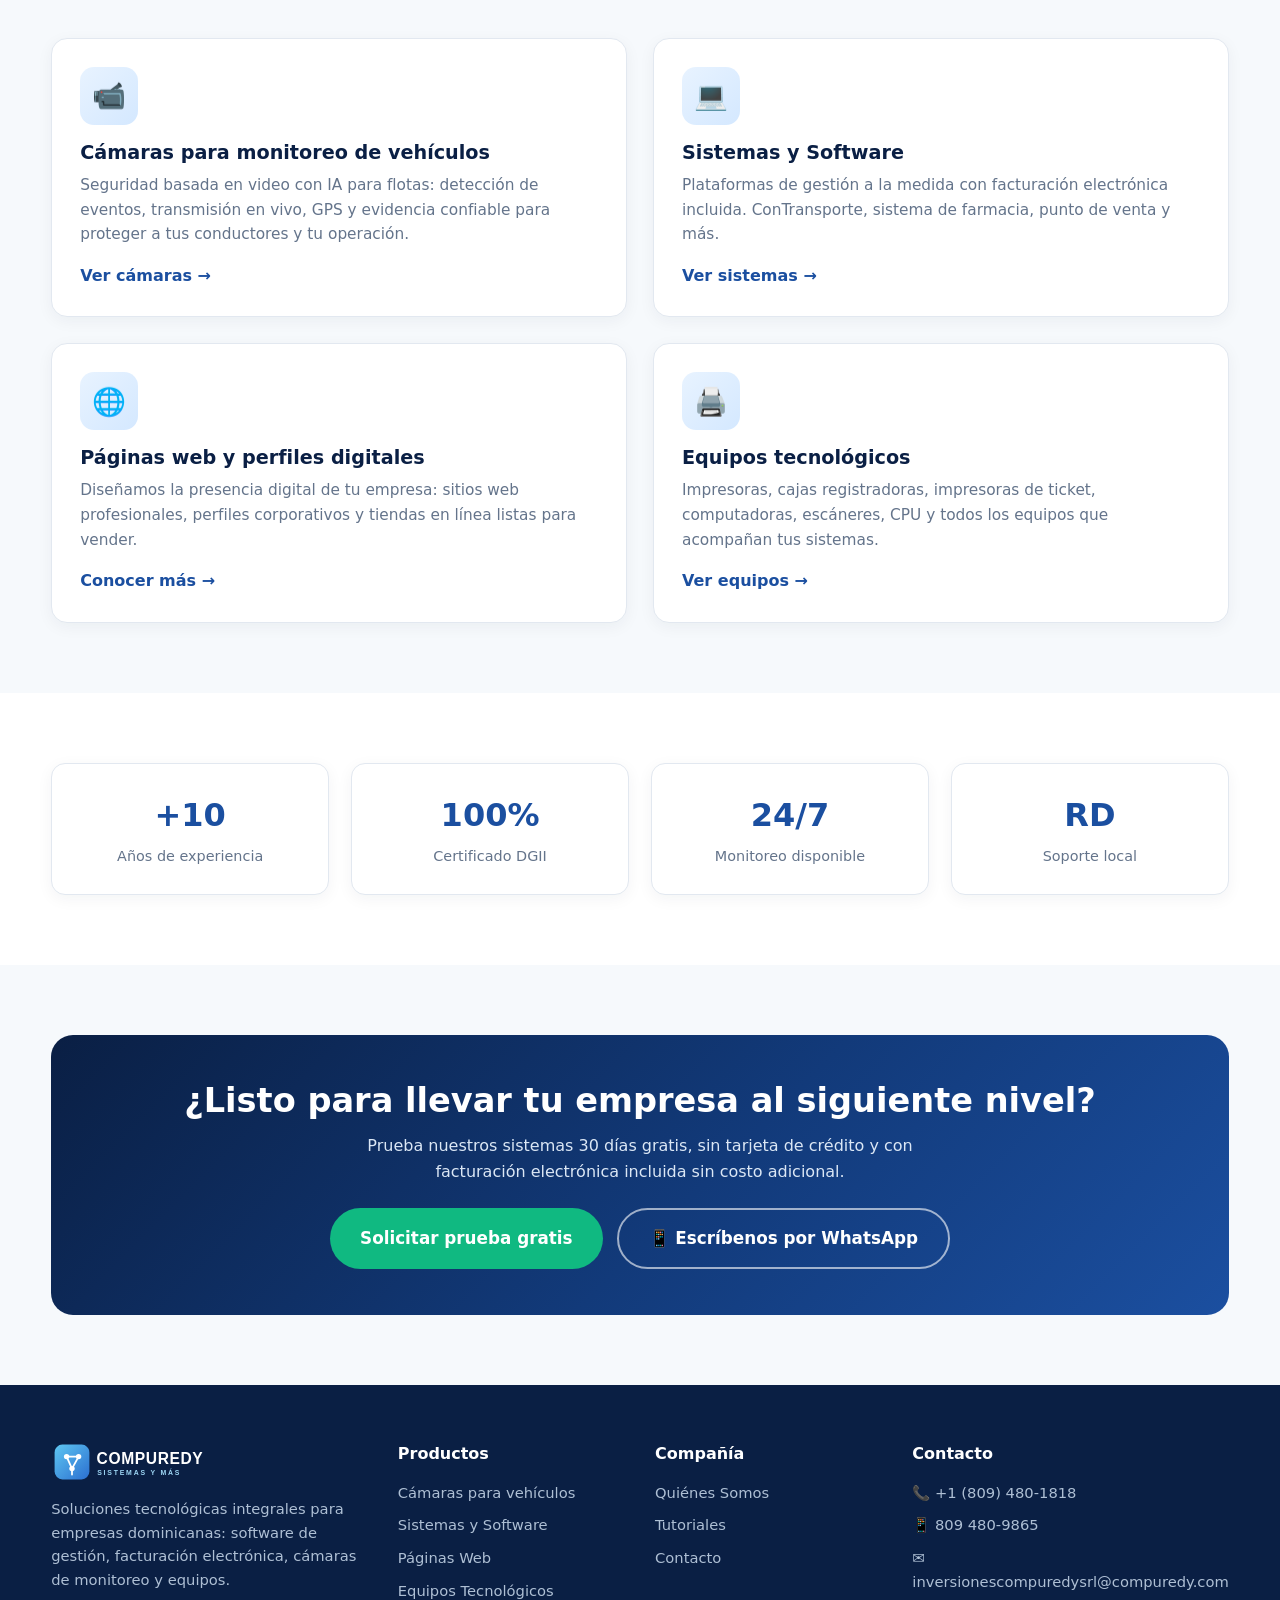
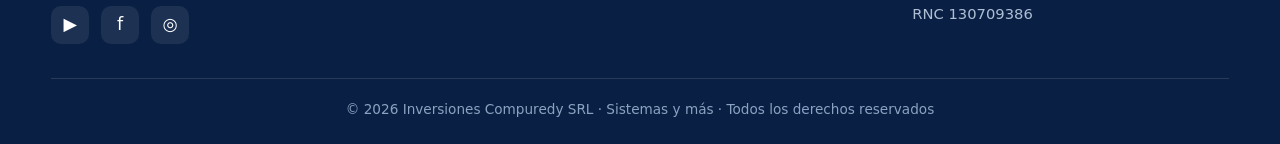
==== commit 0dc01a07: ":wqActualizar pagina Compuredy :wq" ====
--- a/index.html
+++ b/index.html
@@ -2,371 +2,148 @@
 <html lang="es">
 <head>
 <meta charset="UTF-8">
-<meta name="viewport" content="width=device-width, initial-scale=1.0">
-<title>INVERSIONES COMPUREDY S.R.L – La solución digital que tu empresa necesita</title>
-<link rel="icon" href="src/images/favicon.jpeg">
-<meta name="description" content="ConTransporte y soluciones empresariales de facturación electrónica y gestión para empresas de transporte en República Dominicana. Sistemas seguros, a la medida y con soporte personalizado.">
-<link rel="stylesheet" href="src/css/fonts.css">
-<link rel="stylesheet" href="src/css/fontawesome.css">
-<link rel="stylesheet" href="src/css/styles.css">
+<meta name="viewport" content="width=device-width,initial-scale=1">
+<title>Compuredy · Sistemas y más | Soluciones tecnológicas en República Dominicana</title>
+<meta name="description" content="Compuredy: software de gestión, facturación electrónica, cámaras de monitoreo para vehículos, páginas web y equipos tecnológicos para empresas dominicanas.">
+<link rel="stylesheet" href="assets/css/styles.css">
+<link rel="icon" href="assets/img/logo.svg">
 </head>
 <body>
-<!-- ===== HEADER ===== -->
-<header id="top">
-  <div class="topbar">
-    <div class="container">
-      <div><i class="fas fa-map-marker-alt"></i>&nbsp; República Dominicana &nbsp;•&nbsp; Lun–Vie 8:00am – 6:00pm</div>
-      <div class="tb-r">
-        <a href="tel:+18094801818"><i class="fas fa-phone"></i> +1 (809) 480 1818</a>
-        <a href="mailto:inversionescompuredysrl@compuredy.com"><i class="fas fa-envelope"></i> inversionescompuredysrl@compuredy.com</a>
+<div class="topbar"><div class="container">
+  <span>📍 República Dominicana · Lun–Vie 8:00am–6:00pm</span>
+  <span>📞 <a href="tel:+18094801818">+1 (809) 480-1818</a> &nbsp;·&nbsp; 📱 <a href="https://wa.me/18094809865">809 480-9865</a> &nbsp;·&nbsp; ✉️ <a href="mailto:inversionescompuredysrl@compuredy.com">inversionescompuredysrl@compuredy.com</a></span>
+</div></div>
+<header class="header"><div class="container"><nav class="nav">
+  <a href="index.html" class="logo"><img src="assets/img/logo.svg" alt="Compuredy"></a>
+  <ul class="menu">
+    <li><a href="index.html" class="active">Inicio</a></li>
+    <li><a href="quienes-somos.html">Quiénes Somos</a></li>
+    <li class="has-sub"><a href="#">Nuestros Productos ▾</a>
+      <ul class="submenu">
+        <li><a href="camaras.html"><span class="ic">📹</span> Cámaras para Vehículos</a></li>
+        <li><a href="sistemas.html"><span class="ic">💻</span> Sistemas y Software</a></li>
+        <li><a href="paginas-web.html"><span class="ic">🌐</span> Páginas Web y Perfiles</a></li>
+        <li><a href="equipos.html"><span class="ic">🖨️</span> Equipos Tecnológicos</a></li>
+      </ul>
+    </li>
+    <li><a href="tutoriales.html">Tutoriales</a></li>
+    <li><a href="contacto.html">Contacto</a></li>
+  </ul>
+  <div class="nav-cta">
+    <a href="contacto.html" class="btn btn-green">Prueba Gratis</a>
+    <button class="burger" aria-label="Menú">☰</button>
+  </div>
+</nav></div></header>
+
+<section class="hero"><div class="container">
+  <div class="hero-txt">
+    <span class="tag">Soluciones empresariales seguras y certificadas · Ley 32-23</span>
+    <h1>Tecnología que hace crecer tu <span class="hl">empresa</span></h1>
+    <p class="lead">En Compuredy desarrollamos software de gestión, facturación electrónica, cámaras de monitoreo para vehículos, páginas web y suministramos los equipos tecnológicos que tu negocio necesita.</p>
+    <div class="cta-row">
+      <a href="#productos" class="btn btn-green btn-lg">Ver nuestros productos</a>
+      <a href="tutoriales.html" class="btn btn-ghost btn-lg">▶ Ver tutoriales</a>
+    </div>
+    <div class="ticks">
+      <span>✔ Certificado con la DGII</span>
+      <span>✔ Soporte local en RD</span>
+      <span>✔ Facturación electrónica incluida</span>
+    </div>
+  </div>
+  <div class="hero-media">
+    <video src="assets/videos/promo-compuredy.mp4" controls playsinline poster="" preload="metadata"></video>
+  </div>
+</div></section>
+
+<div class="brandbar"><div class="container">
+  <span><b>+10 años</b> de experiencia</span>
+  <span><b>Facturación electrónica</b> Ley 32-23</span>
+  <span><b>RNC</b> 130709386</span>
+  <span><b>Soporte</b> 809 480-9865</span>
+</div></div>
+<!--MORE-->
+<section id="productos"><div class="container">
+  <h2 class="sec-title">Nuestros productos y servicios</h2>
+  <p class="sec-sub">Todo lo que tu empresa necesita en un solo lugar. Haz clic en cada área para conocer más.</p>
+  <div class="grid grid-2">
+    <a href="camaras.html" class="card">
+      <div class="ic-box">📹</div>
+      <h3>Cámaras para monitoreo de vehículos</h3>
+      <p>Seguridad basada en video con IA para flotas: detección de eventos, transmisión en vivo, GPS y evidencia confiable para proteger a tus conductores y tu operación.</p>
+      <span class="lnk">Ver cámaras →</span>
+    </a>
+    <a href="sistemas.html" class="card">
+      <div class="ic-box">💻</div>
+      <h3>Sistemas y Software</h3>
+      <p>Plataformas de gestión a la medida con facturación electrónica incluida. ConTransporte, sistema de farmacia, punto de venta y más.</p>
+      <span class="lnk">Ver sistemas →</span>
+    </a>
+    <a href="paginas-web.html" class="card">
+      <div class="ic-box">🌐</div>
+      <h3>Páginas web y perfiles digitales</h3>
+      <p>Diseñamos la presencia digital de tu empresa: sitios web profesionales, perfiles corporativos y tiendas en línea listas para vender.</p>
+      <span class="lnk">Conocer más →</span>
+    </a>
+    <a href="equipos.html" class="card">
+      <div class="ic-box">🖨️</div>
+      <h3>Equipos tecnológicos</h3>
+      <p>Impresoras, cajas registradoras, impresoras de ticket, computadoras, escáneres, CPU y todos los equipos que acompañan tus sistemas.</p>
+      <span class="lnk">Ver equipos →</span>
+    </a>
+  </div>
+</div></section>
+
+<section class="bg-soft"><div class="container">
+  <div class="stats">
+    <div class="stat"><div class="n">+10</div><div class="l">Años de experiencia</div></div>
+    <div class="stat"><div class="n">100%</div><div class="l">Certificado DGII</div></div>
+    <div class="stat"><div class="n">24/7</div><div class="l">Monitoreo disponible</div></div>
+    <div class="stat"><div class="n">RD</div><div class="l">Soporte local</div></div>
+  </div>
+</div></section>
+
+<section><div class="container">
+  <div class="cta-band">
+    <h2>¿Listo para llevar tu empresa al siguiente nivel?</h2>
+    <p>Prueba nuestros sistemas 30 días gratis, sin tarjeta de crédito y con facturación electrónica incluida sin costo adicional.</p>
+    <div class="cta-row-c">
+      <a href="contacto.html" class="btn btn-green btn-lg">Solicitar prueba gratis</a>
+      <a href="https://wa.me/18094809865" class="btn btn-ghost btn-lg">📱 Escríbenos por WhatsApp</a>
+    </div>
+  </div>
+</div></section>
+
+<footer class="footer"><div class="container">
+  <div class="cols">
+    <div>
+      <img src="assets/img/logo-white.svg" alt="Compuredy">
+      <p>Soluciones tecnológicas integrales para empresas dominicanas: software de gestión, facturación electrónica, cámaras de monitoreo y equipos.</p>
+      <div class="soc">
+        <a href="https://www.youtube.com/@InversionesCompuredysrl" title="YouTube">▶</a>
+        <a href="#" title="Facebook">f</a>
+        <a href="#" title="Instagram">◎</a>
       </div>
     </div>
+    <div><h4>Productos</h4><ul>
+      <li><a href="camaras.html">Cámaras para vehículos</a></li>
+      <li><a href="sistemas.html">Sistemas y Software</a></li>
+      <li><a href="paginas-web.html">Páginas Web</a></li>
+      <li><a href="equipos.html">Equipos Tecnológicos</a></li>
+    </ul></div>
+    <div><h4>Compañía</h4><ul>
+      <li><a href="quienes-somos.html">Quiénes Somos</a></li>
+      <li><a href="tutoriales.html">Tutoriales</a></li>
+      <li><a href="contacto.html">Contacto</a></li>
+    </ul></div>
+    <div><h4>Contacto</h4><ul>
+      <li>📞 +1 (809) 480-1818</li>
+      <li>📱 809 480-9865</li>
+      <li>✉️ inversionescompuredysrl@compuredy.com</li>
+      <li>RNC 130709386</li>
+    </ul></div>
   </div>
-  <nav class="nav">
-    <div class="container">
-      <a href="#top" class="brand"><img src="src/images/logo.png" alt="INVERSIONES COMPUREDY S.R.L" class="brand-logo"></a>
-      <ul class="menu" id="menu">
-        <li><a href="#top">Inicio</a></li>
-        <li><a href="#quees">¿Qué es?</a></li>
-        <li><a href="#modulos">Módulos</a></li>
-        <li><a href="#precios">Precios</a></li>
-        <li><a href="#facturacion">Facturación Electrónica</a></li>
-        <li><a href="#contactos">Contactos</a></li>
-        <li><a class="btn btn-primary" style="padding:9px 20px;font-size:.9rem" href="https://demo.contransporte.com" target="_blank" rel="noopener">Prueba Gratis</a></li>
-      </ul>
-      <div class="nav-cta">
-        <button class="cart-btn" onclick="openCart()" aria-label="Carrito"><i class="fas fa-shopping-cart"></i><span class="cart-count" id="cartCount">0</span></button>
-        <button class="hamburger" onclick="document.getElementById('menu').classList.toggle('open')"><i class="fas fa-bars"></i></button>
-      </div>
-    </div>
-  </nav>
-</header>
-
-<!-- ===== HERO ===== -->
-<section class="hero">
-  <div class="container">
-    <div>
-      <span class="hero-badge"><i class="fas fa-shield-halved"></i> Soluciones empresariales seguras y certificadas</span>
-      <h1>La solución digital <span>para empresas de transporte</span></h1>
-      <p class="lead">Con <b>ConTransporte</b>, el sistema web diseñado para simplificar y optimizar todas tus operaciones. Controla rutas, costos, facturación electrónica y más — todo desde un solo lugar y en cualquier dispositivo.</p>
-      <div class="hero-btns">
-        <a href="https://demo.contransporte.com" target="_blank" rel="noopener" class="btn btn-accent"><i class="fas fa-play"></i> Prueba Gratis 30 días</a>
-        <a href="#precios" class="btn btn-light"><i class="fas fa-tags"></i> Ver planes</a>
-      </div>
-      <div class="hero-trust">
-        <div><i class="fas fa-circle-check"></i> 30 días de prueba gratis</div>
-        <div><i class="fas fa-circle-check"></i> Sin tarjeta de crédito</div>
-        <div><i class="fas fa-circle-check"></i> Certificado con la DGII</div>
-      </div>
-    </div>
-    <div class="hero-visual">
-      <div class="hero-card">
-        <h4><i class="fas fa-chart-line"></i> Panel de operaciones</h4>
-        <div class="mini-stat"><span>Facturas emitidas hoy</span><b>128 <span class="up">↑ 12%</span></b></div>
-        <div class="mini-stat"><span>Cuentas por cobrar</span><b>RD$ 845K</b></div>
-        <div class="mini-stat"><span>Viajes activos</span><b>36</b></div>
-        <div class="mini-stat"><span>Estado de situación</span><b style="color:#4ff0d0">Al día</b></div>
-      </div>
-    </div>
-  </div>
-</section>
-
-<!-- ===== TRUST STRIP ===== -->
-<section class="trust-strip">
-  <div class="container">
-    <div class="trust-item"><div class="ti-ic"><i class="fas fa-lock"></i></div><div><h4>Datos cifrados</h4><p>Información protegida y respaldada 24/7.</p></div></div>
-    <div class="trust-item"><div class="ti-ic"><i class="fas fa-file-invoice"></i></div><div><h4>Certificado DGII</h4><p>Facturación electrónica e-CF homologada.</p></div></div>
-    <div class="trust-item"><div class="ti-ic"><i class="fas fa-headset"></i></div><div><h4>Soporte real</h4><p>Acompañamiento personalizado y rápido.</p></div></div>
-    <div class="trust-item"><div class="ti-ic"><i class="fas fa-code"></i></div><div><h4>Código abierto</h4><p>Sistema modificable a la medida de tu empresa.</p></div></div>
-  </div>
-</section>
-<!-- ===== QUE ES ===== -->
-<section class="section" id="quees">
-  <div class="container grid-2">
-    <div>
-      <span class="eyebrow"><i class="fas fa-circle-info"></i> ¿Qué es?</span>
-      <h2 class="sec-title">¿Qué es CONTRANSPORTE?</h2>
-      <p style="color:var(--muted);margin-top:18px;font-size:1.05rem">Contransporte es un sistema web de código abierto diseñado para pequeñas, medianas y grandes empresas de transporte turístico, de carga o pasajeros. Ofrecemos una plataforma integral para optimizar la gestión y administración de tu empresa, permitiéndote acceder desde cualquier dispositivo con conexión a internet.</p>
-      <p style="color:var(--muted);margin-top:14px;font-size:1.05rem">Si buscas una manera eficiente de llevar las cuentas de tu empresa de transporte, <b>¡Esta es la solución perfecta para ti!</b></p>
-      <div style="margin-top:26px"><a href="#modulos" class="btn btn-primary">Conoce más <i class="fas fa-arrow-right"></i></a></div>
-    </div>
-    <div class="qframe">
-      <h4 style="color:#fff;font-size:1.25rem">Todo tu negocio en un solo lugar</h4>
-      <ul>
-        <li><i class="fas fa-route"></i> Control de rutas, viajes y servicios</li>
-        <li><i class="fas fa-coins"></i> Costos, ganancias y comisiones</li>
-        <li><i class="fas fa-file-invoice-dollar"></i> Facturación electrónica y cotizaciones</li>
-        <li><i class="fas fa-mobile-screen"></i> Acceso desde cualquier dispositivo</li>
-      </ul>
-      <div class="qbadge"><i class="fas fa-shield-halved"></i> Seguro &amp; confiable</div>
-    </div>
-  </div>
-</section>
-
-<!-- ===== MODULOS ===== -->
-<section class="section" id="modulos" style="background:#fff;padding-top:0">
-  <div class="container">
-    <div class="center">
-      <span class="eyebrow"><i class="fas fa-layer-group"></i> Módulos</span>
-      <h2 class="sec-title">Una manera eficiente de administrar tu empresa</h2>
-      <p class="sec-sub">Descubre todas las funciones y ventajas que harán tu operación más eficiente y rentable.</p>
-    </div>
-    <div class="feat-grid">
-      <div class="feat-card"><div class="feat-ic"><i class="fas fa-file-invoice-dollar"></i></div><h3>Cotizaciones y facturación</h3><p>Crea cotizaciones o facturas con comprobante fiscal de manera individual o masiva, y lleva un control detallado de los pagos y cuentas por cobrar.</p></div>
-      <div class="feat-card"><div class="feat-ic"><i class="fas fa-gas-pump"></i></div><h3>Control de gastos</h3><p>Registra cada gasto asociado a la operación de tu empresa, desde combustible hasta mantenimiento y reparaciones.</p></div>
-      <div class="feat-card"><div class="feat-ic"><i class="fas fa-chart-pie"></i></div><h3>Control de reservas</h3><p>Maneja y controla todas tus reservas de manera fácil, desde nuestro sistema puedes subir reservas de manera masiva y asignarlas a tus choferes con un solo click, tambien puedes tirar reportes detallados sobre ingresos, gastos, ganancias de choferes y otros indicadores claves.</p></div>
-      <div class="feat-card"><div class="feat-ic"><i class="fas fa-clipboard-list"></i></div><h3>Registro de operaciones</h3><p>Mantén un control preciso de todas las actividades diarias: viajes, rutas, gastos, servicios, ganancias y clientes atendidos.</p></div>
-      <div class="feat-card"><div class="feat-ic"><i class="fas fa-id-badge"></i></div><h3>Gestión de choferes</h3><p>Registra a tus choferes para un mayor control sobre sus actividades, detalles de sus ganancias y viajes realizados.</p></div>
-      <div class="feat-card"><div class="feat-ic"><i class="fas fa-users"></i></div><h3>Gestión de clientes</h3><p>Registro de clientes para facilitar el seguimiento de cuentas por pagar, la relación con clientes, reportes, gastos y mucho más.</p></div>
-    </div>
-  </div>
-</section>
-<!-- ===== SECURITY ===== -->
-<section class="section security">
-  <div class="container center">
-    <span class="eyebrow" style="background:rgba(22,192,152,.15);color:#4ff0d0"><i class="fas fa-shield-halved"></i> Seguridad y privacidad</span>
-    <h2 class="sec-title">Seguridad de datos robusta y privacidad garantizada</h2>
-    <p class="sec-sub">Tu información está cifrada y protegida desde el momento en que te registras. La privacidad, la seguridad de datos y el soporte son nuestra prioridad, para que tu empresa siempre tenga el control total de su operación.</p>
-    <div class="sec-grid">
-      <div class="sec-box"><i class="fas fa-lock"></i><h4>Cifrado de datos</h4><p>Toda tu información viaja y se almacena de forma cifrada y segura.</p></div>
-      <div class="sec-box"><i class="fas fa-database"></i><h4>Respaldo continuo</h4><p>Servidor incluido con copias de seguridad para que nunca pierdas nada.</p></div>
-      <div class="sec-box"><i class="fas fa-user-shield"></i><h4>Accesos por rol</h4><p>Controla quién ve y modifica cada módulo de tu empresa.</p></div>
-      <div class="sec-box"><i class="fas fa-certificate"></i><h4>Certificación DGII</h4><p>Integración y firma digital homologada para e-CF.</p></div>
-    </div>
-    <div class="stat-row">
-      <div><div class="num">100%</div><div class="lbl">Web y en la nube</div></div>
-      <div><div class="num">24/7</div><div class="lbl">Datos protegidos</div></div>
-      <div><div class="num">+50</div><div class="lbl">Funciones y módulos</div></div>
-      <div><div class="num">DGII</div><div class="lbl">Facturación certificada</div></div>
-    </div>
-  </div>
-</section>
-
-<!-- ===== PLANS ===== -->
-<section class="section" id="precios">
-  <div class="container">
-    <div class="center">
-      <span class="eyebrow"><i class="fas fa-tags"></i> Nuestros planes</span>
-      <h2 class="sec-title">Soluciones a la medida de tu empresa</h2>
-      <p class="sec-sub">Elige el plan ideal, agrégalo al carrito y solicita tu compra. Recibiremos tu pedido al instante y te contactaremos para completar el proceso.</p>
-    </div>
-    <div class="plans-grid">
-
-      <div class="plan">
-        <div class="p-ic"><i class="fas fa-building"></i></div>
-        <h3>Plan Empresarial</h3>
-        <div class="p-tag"><i class="fas fa-gift"></i> Facturación electrónica GRATIS</div>
-        <div class="price">Gratis</div>
-        <div class="price-note">Sin renta mensual</div>
-        <ul>
-          <li><i class="fas fa-check"></i> Facturación electrónica <b>gratis</b></li>
-          <li><i class="fas fa-check"></i> <b>Sin límite</b> de documentos</li>
-          <li><i class="fas fa-check"></i> Sin renta mensual</li>
-          <li><i class="fas fa-check"></i> Certificación e integración con la DGII</li>
-          <li><i class="fas fa-check"></i> Soporte de Lunes a Viernes</li>
-        </ul>
-        <button class="btn btn-ghost add-cart" onclick="addToCart('Plan Empresarial','Facturación electrónica gratis, sin límite de documentos y sin renta mensual',0,'Gratis')"><i class="fas fa-cart-plus"></i> Agregar al carrito</button>
-      </div>
-
-      <div class="plan featured">
-        <div class="p-ic"><i class="fas fa-truck-fast"></i></div>
-        <h3>CRP Transporte</h3>
-        <div class="p-tag"><i class="fas fa-star"></i> Gestión integral de tu empresa</div>
-        <div class="price">Cotizar</div>
-        <div class="price-note">Sistema completo de gestión empresarial</div>
-        <ul>
-          <li><i class="fas fa-check"></i> Facturación y cotización</li>
-          <li><i class="fas fa-check"></i> Manejo de comisiones de choferes</li>
-          <li><i class="fas fa-check"></i> Control de reservas y servicios</li>
-          <li><i class="fas fa-check"></i> Control de mantenimiento de vehículos</li>
-          <li><i class="fas fa-check"></i> Nómina de personal</li>
-          <li><i class="fas fa-check"></i> Factura electrónica y cuenta por cobrar</li>
-          <li><i class="fas fa-check"></i> Inventario de productos</li>
-          <li><i class="fas fa-check"></i> Estado de situación automático de toda la operación</li>
-        </ul>
-        <button class="btn btn-primary add-cart" onclick="addToCart('CRP Transporte','Sistema integral: facturación, cotización, comisiones de choferes, reservas/servicios, mantenimiento de vehículos, nómina, factura electrónica, cuenta por cobrar, inventario y estado de situación automático',0,'Cotizar')"><i class="fas fa-cart-plus"></i> Agregar al carrito</button>
-      </div>
-
-      <div class="plan">
-        <div class="p-ic"><i class="fas fa-gears"></i></div>
-        <h3>Sistemas a la medida</h3>
-        <div class="p-tag"><i class="fas fa-wand-magic-sparkles"></i> Diseño y fabricación personalizada</div>
-        <div class="price">Cotizar</div>
-        <div class="price-note">El mejor precio del mercado</div>
-        <ul>
-          <li><i class="fas fa-check"></i> Diseñamos y fabricamos tu sistema a la medida</li>
-          <li><i class="fas fa-check"></i> Adaptado 100% a los procesos de tu empresa</li>
-          <li><i class="fas fa-check"></i> El mejor precio del mercado</li>
-          <li><i class="fas fa-check"></i> Código abierto y escalable</li>
-          <li><i class="fas fa-check"></i> Soporte y acompañamiento continuo</li>
-        </ul>
-        <button class="btn btn-ghost add-cart" onclick="addToCart('Sistemas a la medida','Diseño y fabricación de sistema personalizado para tu empresa con el mejor precio del mercado',0,'Cotizar')"><i class="fas fa-cart-plus"></i> Agregar al carrito</button>
-      </div>
-
-    </div>
-  </div>
-</section>
-<!-- ===== FACTURACION ELECTRONICA ===== -->
-<section class="section fe" id="facturacion">
-  <div class="container">
-    <div class="center">
-      <span class="eyebrow"><i class="fas fa-file-invoice"></i> Facturación Electrónica</span>
-      <h2 class="sec-title">Transportista, cuando se trata de facturación electrónica ve a lo seguro</h2>
-      <p class="sec-sub">La migración a facturación electrónica es obligatoria para todos los contribuyentes. Elegir bien tu sistema es una decisión para toda la vida de tu empresa. Estas son las claves para tomar la mejor decisión.</p>
-    </div>
-    <div class="fe-grid">
-      <div class="fe-card"><div class="n">1</div><h4>Ligado a tu actividad</h4><p>Tu sistema debe estar hecho para tu tipo de empresa. Si eres de transporte, no inviertas en un sistema para tienda o supermercado.</p></div>
-      <div class="fe-card"><div class="n">2</div><h4>Soporte personalizado y rápido</h4><p>Este proceso es nuevo y requiere acompañamiento y soporte oportuno ante cualquier error o novedad.</p></div>
-      <div class="fe-card"><div class="n">3</div><h4>Código abierto</h4><p>El mundo cambia; tu sistema debe ser modificable a las nuevas circunstancias de tu empresa.</p></div>
-      <div class="fe-card"><div class="n">4</div><h4>Desarrollo abierto desde el inicio</h4><p>La DGII no permite homologar sistemas propios si ya estás registrado con otro. Evita cambios costosos y complejos más adelante.</p></div>
-      <div class="fe-card"><div class="n">5</div><h4>Ahorro de costos</h4><p>Con desarrollo abierto, los cambios o mejoras solo pagan soporte, sin contratar otros servicios. Un gran ahorro para ti.</p></div>
-      <div class="fe-card"><div class="n">6</div><h4>Práctico y actual</h4><p>Accesibilidad desde tu celular o cualquier equipo, con seguimiento en tiempo real de las operaciones.</p></div>
-    </div>
-    <div class="fe-note">
-      <div><h3>ConTransporte: hecho especialmente para transportistas</h3><p>Sistema de desarrollo abierto que te permite facturar electrónicamente y gestionar todos los procesos de tu empresa: cuentas por cobrar, ganancias por choferes, gastos, reportes, inventario y mucho más. Cuando se trata de facturación electrónica, no inventes: ve a lo seguro.</p></div>
-      <a href="#precios" class="btn btn-accent" style="flex:0 0 auto"><i class="fas fa-tags"></i> Ver planes</a>
-    </div>
-  </div>
-</section>
-
-<!-- ===== TESTIMONIOS ===== -->
-<section class="section" style="padding-top:0">
-  <div class="container">
-    <div class="center">
-      <span class="eyebrow"><i class="fas fa-comments"></i> Testimonios</span>
-      <h2 class="sec-title">Lo que dicen nuestros clientes</h2>
-      <p class="sec-sub">Empresas de transporte de diferentes sectores ya confían en ConTransporte para optimizar su operación.</p>
-    </div>
-    <div class="tst-grid">
-      <div class="tst"><div class="stars"><i class="fas fa-star"></i><i class="fas fa-star"></i><i class="fas fa-star"></i><i class="fas fa-star"></i><i class="fas fa-star"></i></div><p>“Antes llevaba las cuentas en cuadernos. Ahora facturo, controlo gastos y veo las ganancias de mis choferes desde el celular. Un cambio total.”</p><div class="who"><div class="av">RM</div><div><b>Rafael M.</b><span>Transporte de carga</span></div></div></div>
-      <div class="tst"><div class="stars"><i class="fas fa-star"></i><i class="fas fa-star"></i><i class="fas fa-star"></i><i class="fas fa-star"></i><i class="fas fa-star"></i></div><p>“La integración con la DGII fue más fácil de lo que pensaba. El equipo me acompañó en todo el proceso de facturación electrónica.”</p><div class="who"><div class="av">CP</div><div><b>Carmen P.</b><span>Transporte turístico</span></div></div></div>
-      <div class="tst"><div class="stars"><i class="fas fa-star"></i><i class="fas fa-star"></i><i class="fas fa-star"></i><i class="fas fa-star"></i><i class="fas fa-star"></i></div><p>“El estado de situación automático me permite tomar decisiones al momento. Es como tener un contador trabajando 24/7.”</p><div class="who"><div class="av">JS</div><div><b>José S.</b><span>Transporte de pasajeros</span></div></div></div>
-    </div>
-  </div>
-</section>
-<!-- ===== FAQ ===== -->
-<section class="section" style="background:#fff;padding-top:0">
-  <div class="container">
-    <div class="center">
-      <span class="eyebrow"><i class="fas fa-circle-question"></i> Preguntas frecuentes</span>
-      <h2 class="sec-title">Resolvemos tus dudas</h2>
-    </div>
-    <div class="faq-wrap">
-      <div class="faq"><div class="faq-q">¿Qué empresas pueden utilizar CONTRANSPORTE? <i class="fas fa-chevron-down"></i></div><div class="faq-a"><p>Es ideal para empresas de transporte turístico, de carga y de pasajeros, sin importar su tamaño.</p></div></div>
-      <div class="faq"><div class="faq-q">¿Desde qué dispositivos puedo acceder al sistema? <i class="fas fa-chevron-down"></i></div><div class="faq-a"><p>Puedes acceder desde cualquier dispositivo con conexión a internet, ya sea una computadora, tablet o smartphone.</p></div></div>
-      <div class="faq"><div class="faq-q">¿CONTRANSPORTE permite la facturación masiva? <i class="fas fa-chevron-down"></i></div><div class="faq-a"><p>Sí, puedes generar facturas masivas con un solo clic, facilitando la gestión de cobros.</p></div></div>
-      <div class="faq"><div class="faq-q">¿Cómo puedo solicitar un demo? <i class="fas fa-chevron-down"></i></div><div class="faq-a"><p>Puedes probar nuestro demo gratis a través del siguiente enlace: <a href="https://demo.contransporte.com" target="_blank" rel="noopener" style="color:var(--blue);font-weight:600">demo.contransporte.com</a>.</p></div></div>
-      <div class="faq"><div class="faq-q">¿Es posible solicitar cambios o adecuaciones al sistema? <i class="fas fa-chevron-down"></i></div><div class="faq-a"><p>Sí. Cada empresa tiene necesidades particulares, por eso ofrecemos modificaciones y adecuaciones personalizadas para ajustarnos a los requerimientos de tu negocio.</p></div></div>
-      <div class="faq"><div class="faq-q">¿El sistema recibe actualizaciones? <i class="fas fa-chevron-down"></i></div><div class="faq-a"><p>Sí, nuestro equipo trabaja constantemente en la optimización del sistema, implementando mejoras y nuevas funcionalidades para garantizar el mejor rendimiento y la seguridad de tu información.</p></div></div>
-      <div class="faq"><div class="faq-q">¿Ofrecen soporte gratuito? <i class="fas fa-chevron-down"></i></div><div class="faq-a"><p>Sí, todos nuestros planes incluyen soporte gratuito de Lunes a Viernes de 08:00 am a 06:00 pm.</p></div></div>
-      <div class="faq"><div class="faq-q">¿Debo pagar Servidor o Hosting? <i class="fas fa-chevron-down"></i></div><div class="faq-a"><p>No, nuestro sistema es web y posee servidor incluido.</p></div></div>
-    </div>
-  </div>
-</section>
-
-<!-- ===== CONTACTO ===== -->
-<section class="section contact" id="contactos">
-  <div class="container">
-    <div>
-      <span class="eyebrow" style="background:rgba(22,192,152,.15);color:#4ff0d0"><i class="fas fa-headset"></i> Contactos</span>
-      <h2 class="sec-title">¿Aún tienes preguntas?</h2>
-      <p class="sec-sub" style="margin-left:0;color:#c7d6ec">Comunícate con nuestro equipo de ventas para obtener más información. Estamos para ayudarte.</p>
-      <div class="ct-info">
-        <div class="ct-item"><div class="ci"><i class="fas fa-map-marker-alt"></i></div><div><span>Ubicación</span><br><b>República Dominicana</b></div></div>
-        <div class="ct-item"><div class="ci"><i class="fas fa-phone"></i></div><div><span>Teléfono</span><br><a href="tel:+18094801818">+1 (809) 480 1818</a></div></div>
-        <div class="ct-item"><div class="ci"><i class="fab fa-whatsapp"></i></div><div><span>WhatsApp</span><br><a href="https://wa.me/1809489865" target="_blank" rel="noopener">Chat en vivo por WhatsApp</a></div></div>
-        <div class="ct-item"><div class="ci"><i class="fas fa-envelope"></i></div><div><span>Correo</span><br><a href="mailto:inversionescompuredysrl@compuredy.com">inversionescompuredysrl@compuredy.com</a><br><a href="mailto:infocontransporte@gmail.com">infocontransporte@gmail.com</a></div></div>
-      </div>
-    </div>
-    <div class="form-card">
-      <h3>Envíanos un mensaje</h3>
-      <p>Completa el formulario y te responderemos a la brevedad.</p>
-      <form action="https://formsubmit.co/inversionescompuredysrl@compuredy.com" method="POST">
-        <input type="hidden" name="_subject" value="Nuevo mensaje desde la web COMPUREDY">
-        <input type="hidden" name="_captcha" value="false">
-        <input type="hidden" name="_template" value="table">
-        <div class="fg"><label>Tu nombre</label><input type="text" name="Nombre" required></div>
-        <div class="fg-2"><div class="fg"><label>E-mail</label><input type="email" name="Email" required></div><div class="fg"><label>Celular</label><input type="tel" name="Celular"></div></div>
-        <div class="fg"><label>Asunto</label><input type="text" name="Asunto"></div>
-        <div class="fg"><label>Tu mensaje</label><textarea rows="4" name="Mensaje" required></textarea></div>
-        <button type="submit" class="btn btn-primary"><i class="fas fa-paper-plane"></i> Enviar mensaje</button>
-      </form>
-    </div>
-  </div>
-</section>
-<!-- ===== FOOTER ===== -->
-<footer>
-  <div class="container">
-    <div class="foot-grid">
-      <div>
-        <div class="foot-brand"><img src="src/images/logo.png" alt="INVERSIONES COMPUREDY S.R.L"></div>
-        <p style="font-size:.92rem">INVERSIONES COMPUREDY S.R.L — La solución digital que tu empresa necesita. Sistemas seguros, a la medida y con soporte personalizado.</p>
-        <div class="soc">
-          <a href="https://wa.me/18094809865" target="_blank" rel="noopener" aria-label="WhatsApp"><i class="fab fa-whatsapp"></i></a>
-          <a href="mailto:inversionescompuredysrl@compuredy.com" aria-label="Email"><i class="fas fa-envelope"></i></a>
-          <a href="tel:+18094801818" aria-label="Teléfono"><i class="fas fa-phone"></i></a>
-        </div>
-      </div>
-      <div><h4>Menú</h4><ul><li><a href="#top">Inicio</a></li><li><a href="#quees">¿Qué es?</a></li><li><a href="#modulos">Módulos</a></li><li><a href="#precios">Precios</a></li><li><a href="#facturacion">Facturación Electrónica</a></li><li><a href="#contactos">Contactos</a></li></ul></div>
-      <div><h4>Planes</h4><ul><li><a href="#precios">Plan Empresarial</a></li><li><a href="#precios">CRP Transporte</a></li><li><a href="#precios">Sistemas a la medida</a></li><li><a href="https://demo.contransporte.com" target="_blank" rel="noopener">Prueba Gratis</a></li></ul></div>
-      <div>
-        <h4>Suscríbete</h4>
-        <p style="font-size:.9rem">¡Obtén información exclusiva sobre nuestras actualizaciones!</p>
-        <form class="newsletter" action="https://formsubmit.co/inversionescompuredysrl@compuredy.com" method="POST">
-          <input type="hidden" name="_subject" value="Nueva suscripción web COMPUREDY">
-          <input type="hidden" name="_captcha" value="false">
-          <input type="email" name="Email" placeholder="Tu correo electrónico" required>
-          <button class="btn btn-primary" style="padding:12px 18px" type="submit"><i class="fas fa-paper-plane"></i></button>
-        </form>
-      </div>
-    </div>
-    <div class="foot-bottom">Copyright &copy; 2026 INVERSIONES COMPUREDY SRL. Todos los derechos reservados.</div>
-  </div>
-</footer>
-
-<!-- ===== WHATSAPP FLOAT ===== -->
-<div class="wa-float"><a href="https://wa.me/18094809865?text=Hola%2C%20me%20interesa%20conocer%20más%20sobre%20sus%20sistemas" target="_blank" rel="noopener"><i class="fab fa-whatsapp"></i> Chat en vivo</a></div>
-
-<!-- ===== CART ===== -->
-<div class="cart-overlay" id="cartOverlay" onclick="closeCart()"></div>
-<aside class="cart-side" id="cartSide">
-  <div class="cs-head"><h3><i class="fas fa-shopping-cart"></i> Tu carrito</h3><button class="cs-close" onclick="closeCart()"><i class="fas fa-times"></i></button></div>
-  <div class="cs-body" id="cartBody"><div class="cs-empty"><i class="fas fa-cart-shopping" style="font-size:2.5rem;color:var(--line);margin-bottom:12px"></i><p>Tu carrito está vacío.<br>Agrega un plan para comenzar.</p></div></div>
-  <div class="cs-foot">
-    <div class="cs-total"><span>Planes seleccionados</span><b id="cartTotal">0</b></div>
-    <button class="btn btn-primary" style="width:100%" onclick="openCheckout()"><i class="fas fa-paper-plane"></i> Solicitar compra</button>
-    <p style="font-size:.8rem;color:var(--muted);text-align:center;margin-top:10px">Recibiremos tu solicitud por correo y te contactaremos para completar el proceso.</p>
-  </div>
-</aside>
-
-<!-- ===== CHECKOUT MODAL ===== -->
-<div class="modal-overlay" id="modalOverlay" onclick="closeCheckout()"></div>
-<div class="modal" id="checkoutModal">
-  <div style="padding:34px">
-    <div id="checkoutForm">
-      <h2>Finaliza tu solicitud</h2>
-      <p class="sub">Completa tus datos. Enviaremos tu pedido a nuestro correo y te contactaremos para coordinar el pago y la activación.</p>
-      <form id="orderForm" action="https://formsubmit.co/inversionescompuredysrl@compuredy.com" method="POST">
-        <input type="hidden" name="_subject" value="🛒 Nueva solicitud de compra - Web COMPUREDY">
-        <input type="hidden" name="_captcha" value="false">
-        <input type="hidden" name="_template" value="table">
-        <input type="hidden" name="Planes solicitados" id="orderItems">
-        <div class="fg"><label>Nombre completo</label><input type="text" name="Nombre" required></div>
-        <div class="fg-2"><div class="fg"><label>Empresa</label><input type="text" name="Empresa"></div><div class="fg"><label>Teléfono / WhatsApp</label><input type="tel" name="Telefono" required></div></div>
-        <div class="fg"><label>Correo electrónico</label><input type="email" name="Email" required></div>
-        <div class="fg"><label>Comentario (opcional)</label><textarea rows="3" name="Comentario"></textarea></div>
-        <button type="submit" class="btn btn-primary"><i class="fas fa-check"></i> Confirmar solicitud</button>
-        <button type="button" class="btn btn-ghost" style="width:100%;margin-top:10px" onclick="orderByWhatsApp()"><i class="fab fa-whatsapp"></i> Enviar por WhatsApp</button>
-      </form>
-    </div>
-    <div class="success-msg" id="successMsg">
-      <i class="fas fa-circle-check"></i>
-      <h3>¡Solicitud enviada!</h3>
-      <p>Hemos recibido tu pedido. Nuestro equipo te contactará muy pronto para completar el proceso.</p>
-      <button class="btn btn-primary" style="margin-top:20px" onclick="closeCheckout()">Cerrar</button>
-    </div>
-  </div>
-</div>
-<script src="src/js/script.js"></script>
+  <div class="bottom">© <span id="year"></span> Inversiones Compuredy SRL · Sistemas y más · Todos los derechos reservados</div>
+</div></footer>
+<script src="assets/js/main.js"></script>
 </body>
 </html>
--- a/assets/css/styles.css
+++ b/assets/css/styles.css
@@ -0,0 +1,158 @@
+:root{
+  --navy:#0a1f44;--navy2:#123a7a;--blue:#1b4fa0;--sky:#38bdf8;--sky2:#5ec6f2;
+  --green:#10b981;--green2:#059669;--ink:#0f172a;--muted:#64748b;--line:#e2e8f0;
+  --bg:#f6f9fc;--white:#fff;--radius:16px;--shadow:0 10px 30px rgba(10,31,68,.12);
+  --grad:linear-gradient(135deg,#0a1f44 0%,#123a7a 55%,#1b4fa0 100%);
+}
+*{box-sizing:border-box;margin:0;padding:0}
+html{scroll-behavior:smooth}
+body{font-family:'Segoe UI',system-ui,-apple-system,Arial,sans-serif;color:var(--ink);background:var(--bg);line-height:1.6}
+img{max-width:100%;display:block}
+a{text-decoration:none;color:inherit}
+.container{width:min(1180px,92%);margin:0 auto}
+section{padding:70px 0}
+h1,h2,h3{line-height:1.2;color:var(--navy)}
+h2.sec-title{font-size:clamp(1.6rem,3vw,2.3rem);text-align:center;margin-bottom:10px}
+.sec-sub{text-align:center;color:var(--muted);max-width:680px;margin:0 auto 44px;font-size:1.05rem}
+.btn{display:inline-flex;align-items:center;gap:8px;border:none;cursor:pointer;font-weight:700;font-size:.98rem;padding:13px 24px;border-radius:999px;transition:.2s;font-family:inherit}
+.btn-green{background:var(--green);color:#fff}
+.btn-green:hover{background:var(--green2);transform:translateY(-2px)}
+.btn-ghost{background:transparent;color:#fff;border:2px solid rgba(255,255,255,.6)}
+.btn-ghost:hover{background:rgba(255,255,255,.12)}
+.btn-blue{background:var(--blue);color:#fff}
+.btn-blue:hover{background:var(--navy2);transform:translateY(-2px)}
+.btn-lg{padding:15px 30px;font-size:1.05rem}
+/* topbar */
+.topbar{background:var(--navy);color:#cbd5e1;font-size:.84rem}
+.topbar .container{display:flex;flex-wrap:wrap;gap:6px 22px;justify-content:space-between;align-items:center;padding:7px 0}
+.topbar span{display:inline-flex;align-items:center;gap:6px}
+.topbar a{color:#cbd5e1}
+.topbar a:hover{color:#fff}
+/* header */
+.header{position:sticky;top:0;z-index:50;background:rgba(255,255,255,.96);backdrop-filter:blur(8px);box-shadow:0 2px 14px rgba(10,31,68,.07)}
+.nav{display:flex;align-items:center;justify-content:space-between;padding:12px 0;gap:16px}
+.nav .logo img{height:46px}
+.menu{display:flex;align-items:center;gap:4px;list-style:none}
+.menu>li>a{display:block;padding:10px 14px;font-weight:600;color:var(--navy);border-radius:10px;font-size:.98rem}
+.menu>li>a:hover,.menu>li>a.active{background:#eef4fb;color:var(--blue)}
+.has-sub{position:relative}
+.submenu{position:absolute;top:100%;left:0;min-width:260px;background:#fff;border:1px solid var(--line);border-radius:14px;box-shadow:var(--shadow);padding:8px;list-style:none;opacity:0;visibility:hidden;transform:translateY(8px);transition:.18s}
+.has-sub:hover .submenu,.has-sub:focus-within .submenu{opacity:1;visibility:visible;transform:translateY(4px)}
+.submenu a{display:flex;gap:10px;align-items:center;padding:11px 13px;border-radius:9px;font-weight:600;color:var(--ink);font-size:.94rem}
+.submenu a:hover{background:#eef4fb;color:var(--blue)}
+.submenu .ic{font-size:1.1rem}
+.nav-cta{display:flex;align-items:center;gap:10px}
+.burger{display:none;background:none;border:none;cursor:pointer;font-size:1.6rem;color:var(--navy)}
+/* hero */
+.hero{background:var(--grad);color:#fff;position:relative;overflow:hidden}
+.hero::after{content:"";position:absolute;inset:0;background:radial-gradient(circle at 80% 20%,rgba(56,189,248,.25),transparent 45%);pointer-events:none}
+.hero .container{display:grid;grid-template-columns:1.05fr .95fr;gap:48px;align-items:center;padding:72px 0;position:relative;z-index:1}
+.hero .tag{display:inline-block;background:rgba(255,255,255,.14);border:1px solid rgba(255,255,255,.25);padding:7px 15px;border-radius:999px;font-size:.82rem;font-weight:600;margin-bottom:18px}
+.hero h1{color:#fff;font-size:clamp(2rem,4.3vw,3.3rem);margin-bottom:18px}
+.hero h1 .hl{color:var(--sky2)}
+.hero p.lead{font-size:1.12rem;color:#dbe7f5;margin-bottom:28px;max-width:560px}
+.hero .cta-row{display:flex;flex-wrap:wrap;gap:14px;margin-bottom:26px}
+.hero .ticks{display:flex;flex-wrap:wrap;gap:18px;font-size:.9rem;color:#cfe0f2}
+.hero .ticks span{display:inline-flex;align-items:center;gap:7px}
+.hero-media{border-radius:18px;overflow:hidden;box-shadow:0 20px 50px rgba(0,0,0,.35);border:1px solid rgba(255,255,255,.12);background:#000}
+.hero-media video{width:100%;display:block}
+/* chips row */
+.brandbar{background:var(--white);border-bottom:1px solid var(--line)}
+.brandbar .container{display:flex;flex-wrap:wrap;gap:14px 30px;justify-content:center;align-items:center;padding:22px 0;color:var(--muted);font-weight:600;font-size:.95rem}
+.brandbar b{color:var(--navy)}
+/* product cards grid */
+.grid{display:grid;gap:26px}
+.grid-3{grid-template-columns:repeat(3,1fr)}
+.grid-2{grid-template-columns:repeat(2,1fr)}
+.grid-4{grid-template-columns:repeat(4,1fr)}
+.card{background:#fff;border:1px solid var(--line);border-radius:var(--radius);padding:28px;box-shadow:0 4px 16px rgba(10,31,68,.05);transition:.22s;display:flex;flex-direction:column}
+.card:hover{transform:translateY(-6px);box-shadow:var(--shadow);border-color:#c9ddf3}
+.card .ic-box{width:58px;height:58px;border-radius:14px;display:grid;place-items:center;font-size:1.7rem;background:linear-gradient(135deg,#e8f3ff,#d4e8ff);margin-bottom:16px}
+.card h3{font-size:1.2rem;margin-bottom:9px}
+.card p{color:var(--muted);font-size:.96rem;margin-bottom:16px;flex:1}
+.card .lnk{font-weight:700;color:var(--blue);display:inline-flex;align-items:center;gap:6px}
+.card .lnk:hover{gap:11px}
+/* feature list */
+.feat{display:flex;gap:14px;align-items:flex-start;margin-bottom:16px}
+.feat .fi{flex:0 0 auto;width:42px;height:42px;border-radius:11px;display:grid;place-items:center;background:#eef4fb;color:var(--blue);font-size:1.2rem}
+.feat h4{color:var(--navy);font-size:1.05rem;margin-bottom:3px}
+.feat p{color:var(--muted);font-size:.93rem}
+/* split */
+.split{display:grid;grid-template-columns:1fr 1fr;gap:44px;align-items:center}
+.split.rev .txt{order:2}
+.media-card{border-radius:18px;overflow:hidden;box-shadow:var(--shadow);border:1px solid var(--line);background:#000}
+.media-card video{width:100%;display:block}
+.pill{display:inline-block;background:#eef4fb;color:var(--blue);font-weight:700;font-size:.8rem;padding:6px 14px;border-radius:999px;margin-bottom:14px;letter-spacing:.5px}
+.page-head{background:var(--grad);color:#fff;padding:66px 0 58px;text-align:center;position:relative;overflow:hidden}
+.page-head::after{content:"";position:absolute;inset:0;background:radial-gradient(circle at 15% 30%,rgba(56,189,248,.22),transparent 46%);pointer-events:none}
+.page-head h1{color:#fff;font-size:clamp(1.8rem,3.6vw,2.7rem);position:relative;z-index:1}
+.page-head p{color:#cfe0f2;max-width:680px;margin:14px auto 0;position:relative;z-index:1}
+.breadcrumb{font-size:.85rem;color:#9fc2ea;margin-bottom:14px;position:relative;z-index:1}
+.breadcrumb a{color:#9fc2ea}
+/* stats */
+.stats{display:grid;grid-template-columns:repeat(4,1fr);gap:22px;text-align:center}
+.stat{background:#fff;border:1px solid var(--line);border-radius:14px;padding:26px 14px;box-shadow:0 4px 16px rgba(10,31,68,.05)}
+.stat .n{font-size:2rem;font-weight:800;color:var(--blue)}
+.stat .l{color:var(--muted);font-size:.9rem;margin-top:4px}
+/* cta band */
+.cta-band{background:var(--grad);color:#fff;border-radius:22px;padding:46px;text-align:center;position:relative;overflow:hidden}
+.cta-band h2{color:#fff;font-size:clamp(1.5rem,3vw,2.1rem);margin-bottom:12px}
+.cta-band p{color:#dbe7f5;max-width:620px;margin:0 auto 24px}
+.cta-row-c{display:flex;gap:14px;justify-content:center;flex-wrap:wrap}
+.bg-soft{background:#fff}
+/* system list cards */
+.sys{display:flex;gap:20px;background:#fff;border:1px solid var(--line);border-radius:var(--radius);overflow:hidden;box-shadow:0 4px 16px rgba(10,31,68,.05);transition:.2s}
+.sys:hover{box-shadow:var(--shadow);transform:translateY(-4px)}
+.sys .thumb{flex:0 0 210px;background:var(--grad);display:grid;place-items:center;color:#fff;font-size:2.6rem}
+.sys .body{padding:24px 26px 24px 6px;display:flex;flex-direction:column}
+.sys .body h3{font-size:1.25rem;margin-bottom:6px}
+.sys .body p{color:var(--muted);font-size:.96rem;margin-bottom:14px;flex:1}
+.badge{display:inline-block;background:#dcfce7;color:#047857;font-weight:700;font-size:.74rem;padding:4px 11px;border-radius:999px;margin-left:8px;vertical-align:middle}
+.badge.soon{background:#fef3c7;color:#92400e}
+/* yt */
+.yt-grid{display:grid;grid-template-columns:repeat(2,1fr);gap:26px}
+.yt-card{background:#fff;border:1px solid var(--line);border-radius:var(--radius);overflow:hidden;box-shadow:0 4px 16px rgba(10,31,68,.05)}
+.yt-card video{width:100%;display:block;background:#000}
+.yt-card .cap{padding:16px 20px}
+.yt-card .cap h3{font-size:1.08rem;margin-bottom:4px}
+.yt-card .cap p{color:var(--muted);font-size:.9rem}
+/* contact */
+.cform{display:grid;grid-template-columns:1fr 1fr;gap:14px}
+.cform .full{grid-column:1/-1}
+.cform input,.cform textarea,.cform select{width:100%;padding:13px 15px;border:1px solid var(--line);border-radius:11px;font-family:inherit;font-size:.96rem;background:#fff}
+.cform textarea{min-height:130px;resize:vertical}
+.info-item{display:flex;gap:14px;align-items:flex-start;margin-bottom:20px}
+.info-item .ii{width:46px;height:46px;border-radius:12px;background:#eef4fb;color:var(--blue);display:grid;place-items:center;font-size:1.3rem;flex:0 0 auto}
+.info-item b{color:var(--navy)}
+.info-item span{color:var(--muted);font-size:.95rem}
+/* footer */
+.footer{background:var(--navy);color:#aebfd4;padding:56px 0 24px;font-size:.92rem}
+.footer .cols{display:grid;grid-template-columns:1.4fr 1fr 1fr 1.2fr;gap:34px;margin-bottom:34px}
+.footer img{height:42px;margin-bottom:14px}
+.footer h4{color:#fff;font-size:1rem;margin-bottom:14px}
+.footer ul{list-style:none}
+.footer li{margin-bottom:9px}
+.footer a:hover{color:#fff}
+.footer .soc{display:flex;gap:12px;margin-top:14px}
+.footer .soc a{width:38px;height:38px;border-radius:10px;background:rgba(255,255,255,.08);display:grid;place-items:center;font-size:1.1rem;color:#fff}
+.footer .soc a:hover{background:var(--blue)}
+.footer .bottom{border-top:1px solid rgba(255,255,255,.12);padding-top:20px;text-align:center;font-size:.85rem;color:#8ba3c2}
+/* responsive */
+@media(max-width:900px){
+  .hero .container,.split{grid-template-columns:1fr}
+  .split.rev .txt{order:0}
+  .grid-3,.grid-4,.yt-grid,.cform,.stats{grid-template-columns:1fr 1fr}
+  .footer .cols{grid-template-columns:1fr 1fr}
+  .menu{position:fixed;top:0;right:-100%;height:100vh;width:270px;background:#fff;flex-direction:column;align-items:stretch;padding:80px 18px 20px;box-shadow:-10px 0 30px rgba(0,0,0,.15);transition:.25s;overflow-y:auto}
+  .menu.open{right:0}
+  .submenu{position:static;opacity:1;visibility:visible;transform:none;box-shadow:none;border:none;padding:4px 0 4px 12px;min-width:auto}
+  .burger{display:block}
+}
+@media(max-width:560px){
+  .grid-3,.grid-4,.yt-grid,.cform,.stats,.grid-2{grid-template-columns:1fr}
+  .footer .cols{grid-template-columns:1fr}
+  .sys{flex-direction:column}
+  .sys .thumb{flex:0 0 150px}
+  section{padding:50px 0}
+  .cta-band{padding:34px 22px}
+}
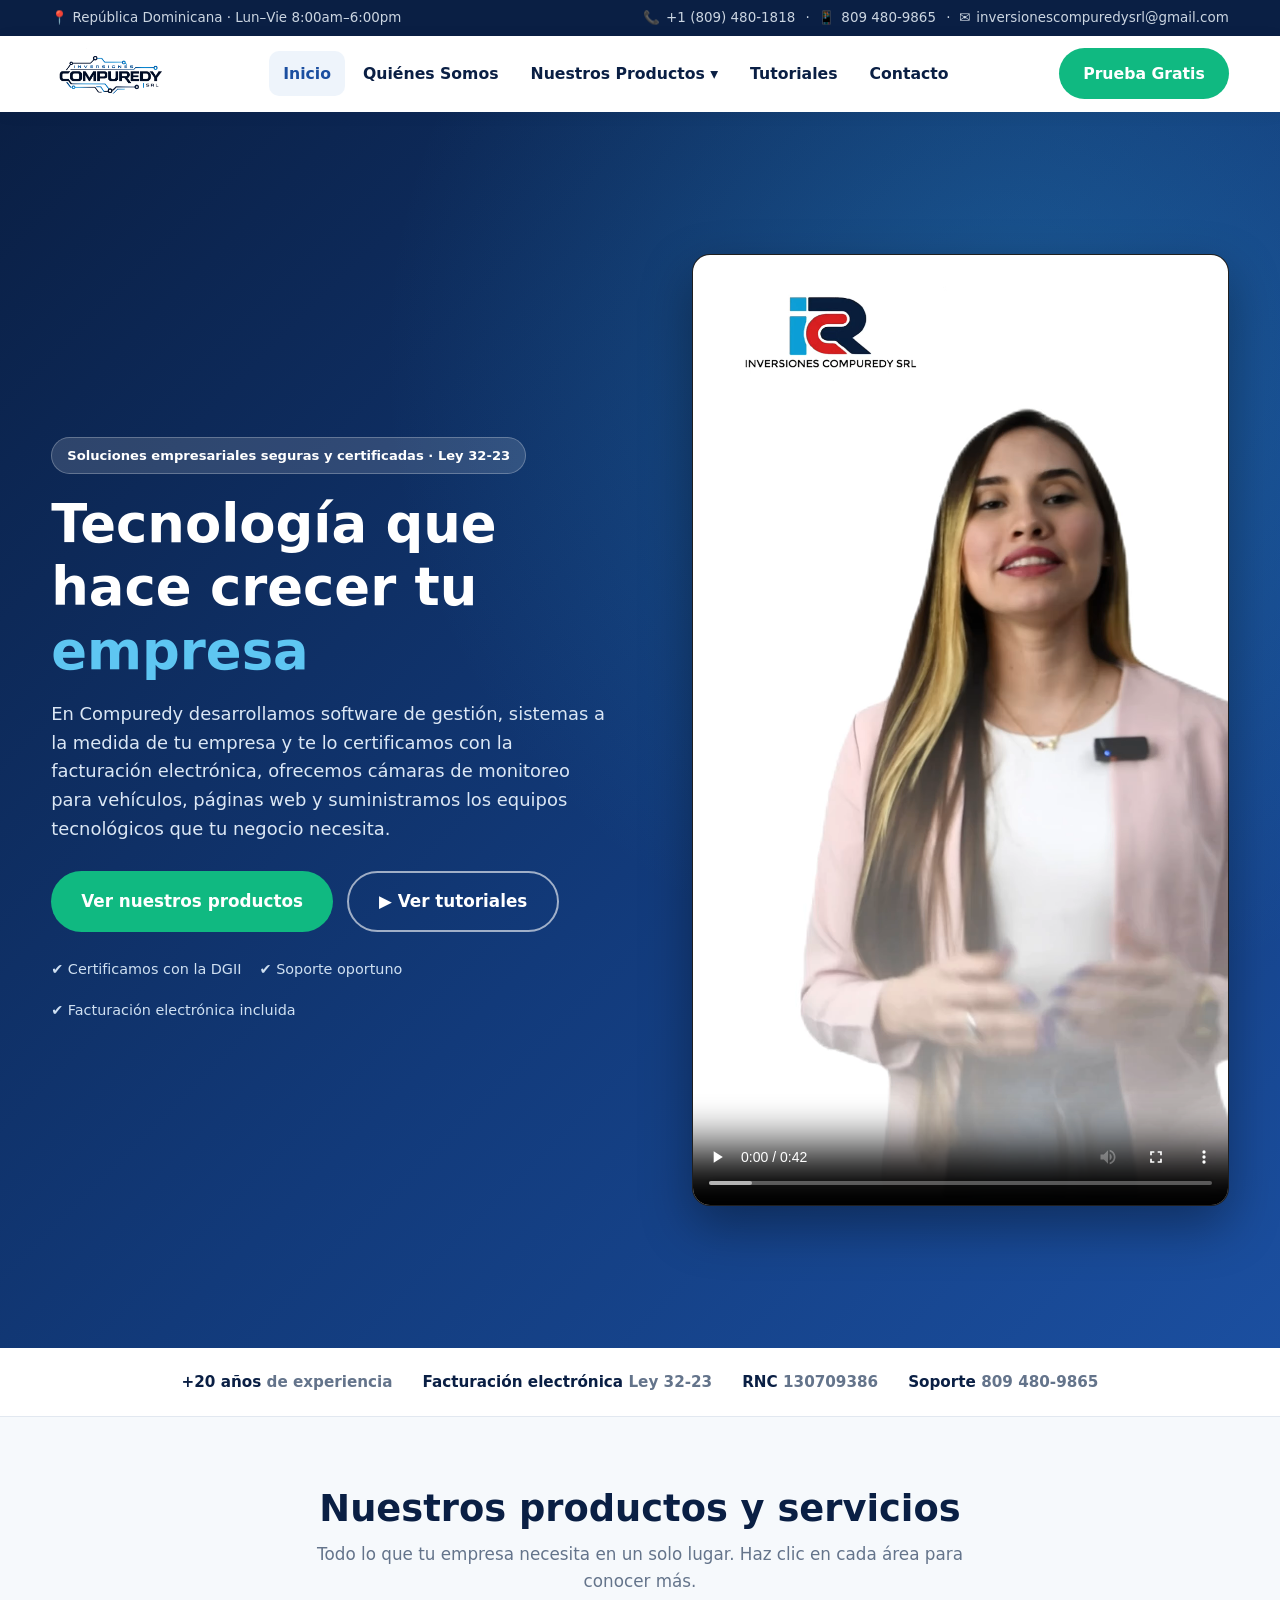
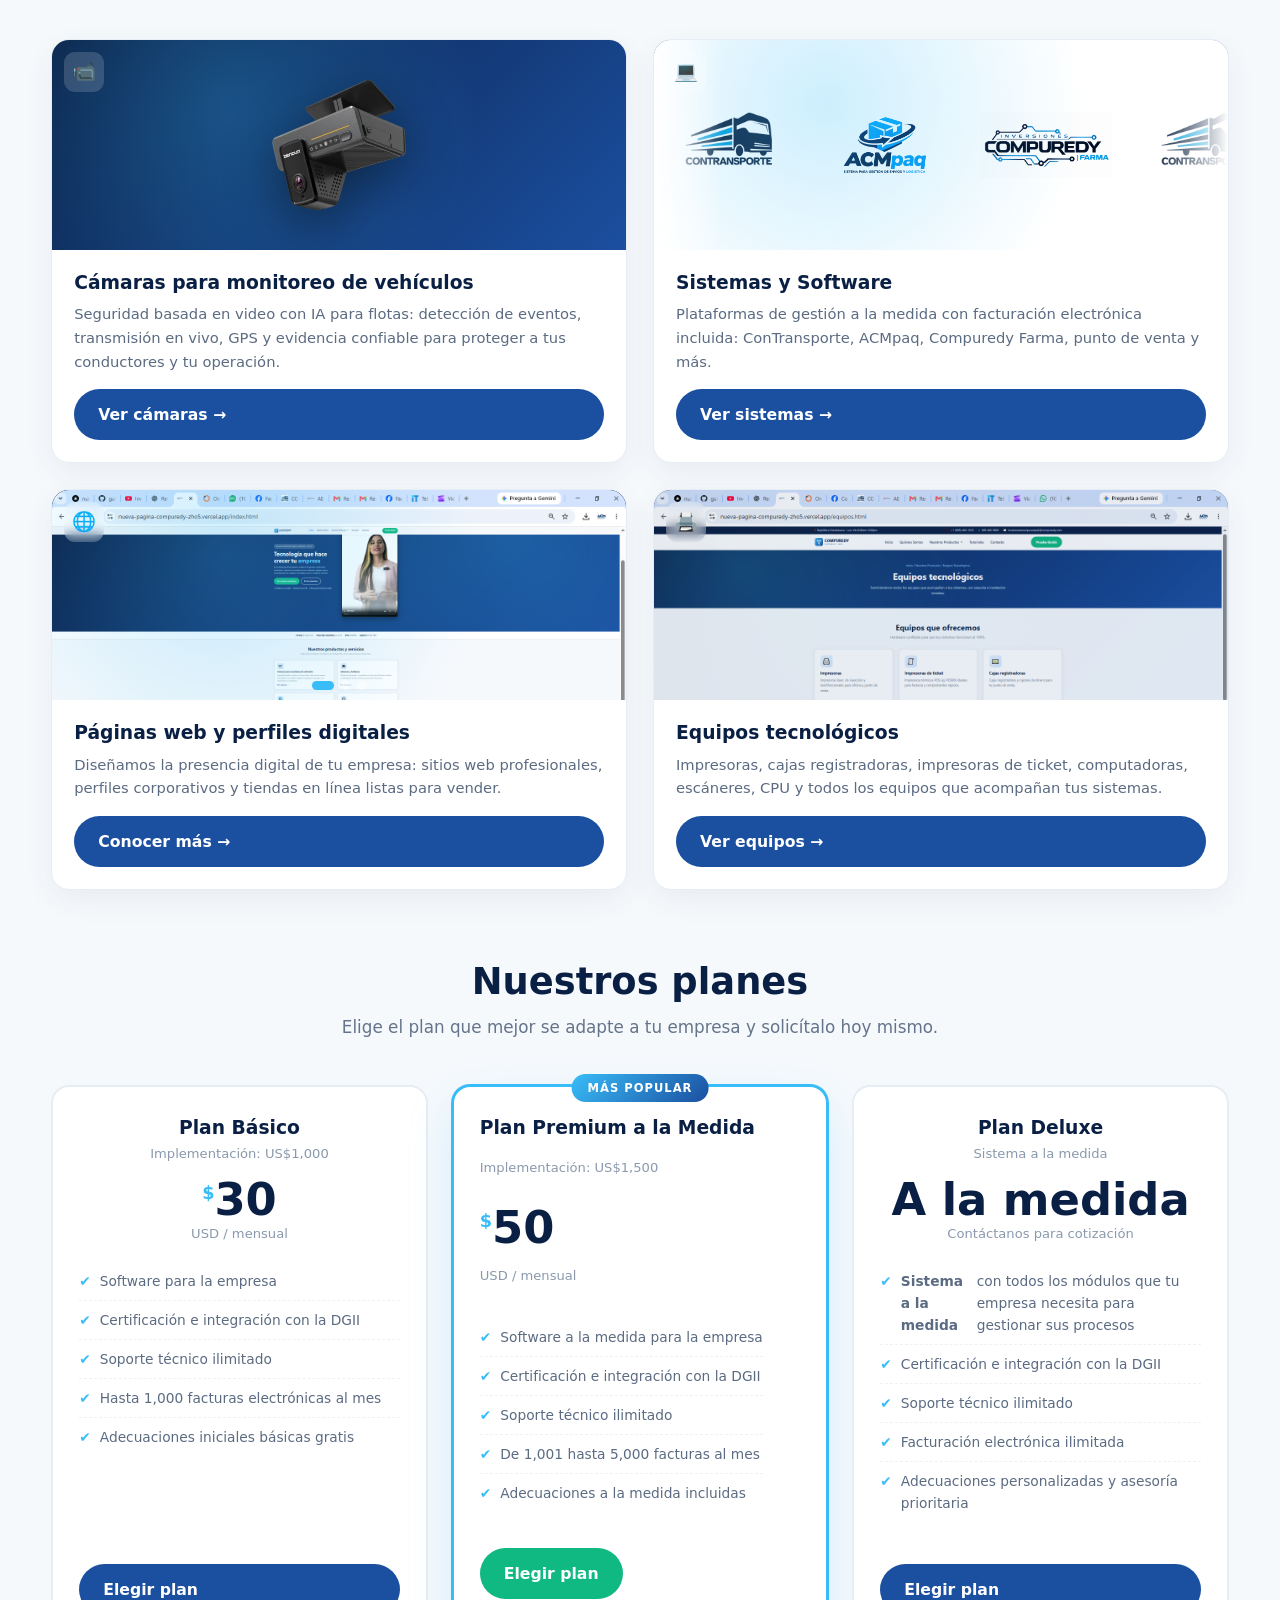
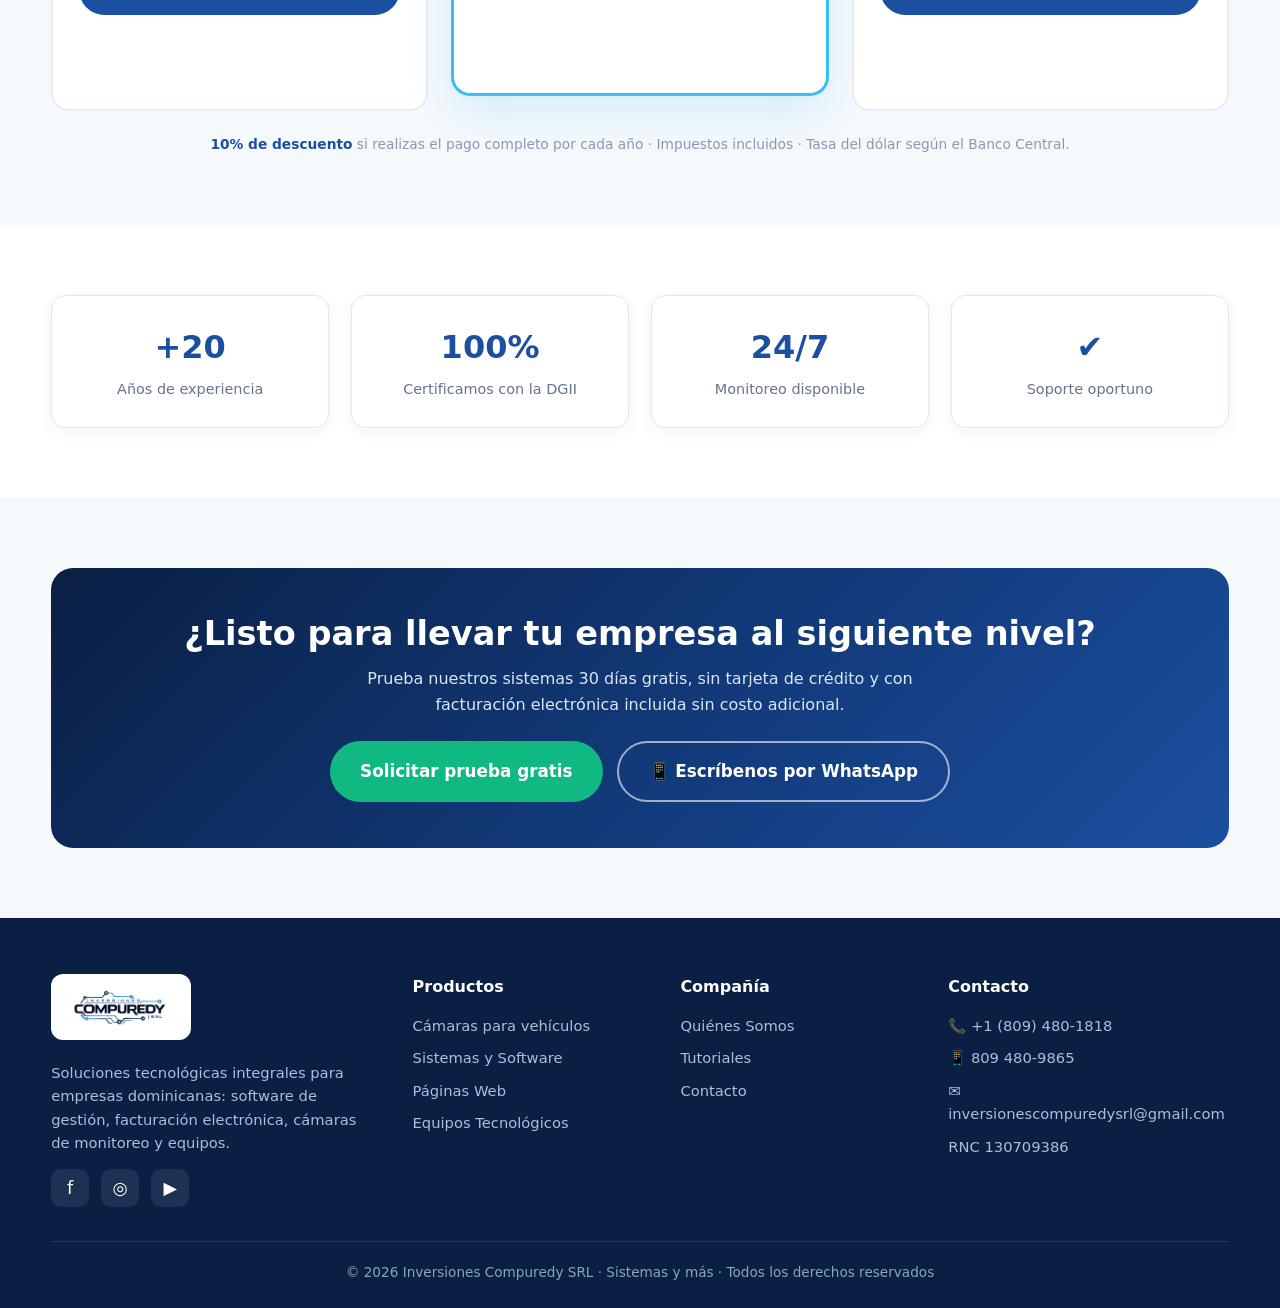
==== commit a5ac42ff: "Actualizar pagina Compuredy" ====
--- a/index.html
+++ b/index.html
@@ -5,16 +5,226 @@
 <meta name="viewport" content="width=device-width,initial-scale=1">
 <title>Compuredy · Sistemas y más | Soluciones tecnológicas en República Dominicana</title>
 <meta name="description" content="Compuredy: software de gestión, facturación electrónica, cámaras de monitoreo para vehículos, páginas web y equipos tecnológicos para empresas dominicanas.">
-<link rel="stylesheet" href="assets/css/styles.css">
-<link rel="icon" href="assets/img/logo.svg">
+<style>
+:root{
+  --navy:#0a1f44;--navy2:#123a7a;--blue:#1b4fa0;--sky:#38bdf8;--sky2:#5ec6f2;
+  --green:#10b981;--green2:#059669;--ink:#0f172a;--muted:#64748b;--line:#e2e8f0;
+  --bg:#f6f9fc;--white:#fff;--radius:16px;--shadow:0 10px 30px rgba(10,31,68,.12);
+  --grad:linear-gradient(135deg,#0a1f44 0%,#123a7a 55%,#1b4fa0 100%);
+}
+*{box-sizing:border-box;margin:0;padding:0}
+html{scroll-behavior:smooth}
+body{font-family:'Segoe UI',system-ui,-apple-system,Arial,sans-serif;color:var(--ink);background:var(--bg);line-height:1.6}
+img{max-width:100%;display:block}
+a{text-decoration:none;color:inherit}
+.container{width:min(1180px,92%);margin:0 auto}
+section{padding:70px 0}
+h1,h2,h3{line-height:1.2;color:var(--navy)}
+h2.sec-title{font-size:clamp(1.6rem,3vw,2.3rem);text-align:center;margin-bottom:10px}
+.sec-sub{text-align:center;color:var(--muted);max-width:680px;margin:0 auto 44px;font-size:1.05rem}
+.btn{display:inline-flex;align-items:center;gap:8px;border:none;cursor:pointer;font-weight:700;font-size:.98rem;padding:13px 24px;border-radius:999px;transition:.2s;font-family:inherit}
+.btn-green{background:var(--green);color:#fff}
+.btn-green:hover{background:var(--green2);transform:translateY(-2px)}
+.btn-ghost{background:transparent;color:#fff;border:2px solid rgba(255,255,255,.6)}
+.btn-ghost:hover{background:rgba(255,255,255,.12)}
+.btn-blue{background:var(--blue);color:#fff}
+.btn-blue:hover{background:var(--navy2);transform:translateY(-2px)}
+.btn-lg{padding:15px 30px;font-size:1.05rem}
+/* topbar */
+.topbar{background:var(--navy);color:#cbd5e1;font-size:.84rem}
+.topbar .container{display:flex;flex-wrap:wrap;gap:6px 22px;justify-content:space-between;align-items:center;padding:7px 0}
+.topbar span{display:inline-flex;align-items:center;gap:6px}
+.topbar a{color:#cbd5e1}
+.topbar a:hover{color:#fff}
+/* header */
+.header{position:sticky;top:0;z-index:50;background:rgba(255,255,255,.96);backdrop-filter:blur(8px);box-shadow:0 2px 14px rgba(10,31,68,.07)}
+.nav{display:flex;align-items:center;justify-content:space-between;padding:12px 0;gap:16px}
+.nav .logo img{height:52px;width:auto}
+.menu{display:flex;align-items:center;gap:4px;list-style:none}
+.menu>li>a{display:block;padding:10px 14px;font-weight:600;color:var(--navy);border-radius:10px;font-size:.98rem}
+.menu>li>a:hover,.menu>li>a.active{background:#eef4fb;color:var(--blue)}
+.has-sub{position:relative}
+.submenu{position:absolute;top:100%;left:0;min-width:260px;background:#fff;border:1px solid var(--line);border-radius:14px;box-shadow:var(--shadow);padding:8px;list-style:none;opacity:0;visibility:hidden;transform:translateY(8px);transition:.18s}
+.has-sub:hover .submenu,.has-sub:focus-within .submenu{opacity:1;visibility:visible;transform:translateY(4px)}
+.submenu a{display:flex;gap:10px;align-items:center;padding:11px 13px;border-radius:9px;font-weight:600;color:var(--ink);font-size:.94rem}
+.submenu a:hover{background:#eef4fb;color:var(--blue)}
+.submenu .ic{font-size:1.1rem}
+.nav-cta{display:flex;align-items:center;gap:10px}
+.burger{display:none;background:none;border:none;cursor:pointer;font-size:1.6rem;color:var(--navy)}
+/* hero */
+.hero{background:var(--grad);color:#fff;position:relative;overflow:hidden}
+.hero::after{content:"";position:absolute;inset:0;background:radial-gradient(circle at 80% 20%,rgba(56,189,248,.25),transparent 45%);pointer-events:none}
+.hero .container{display:grid;grid-template-columns:1.05fr .95fr;gap:48px;align-items:center;padding:72px 0;position:relative;z-index:1}
+.hero .tag{display:inline-block;background:rgba(255,255,255,.14);border:1px solid rgba(255,255,255,.25);padding:7px 15px;border-radius:999px;font-size:.82rem;font-weight:600;margin-bottom:18px}
+.hero h1{color:#fff;font-size:clamp(2rem,4.3vw,3.3rem);margin-bottom:18px}
+.hero h1 .hl{color:var(--sky2)}
+.hero p.lead{font-size:1.12rem;color:#dbe7f5;margin-bottom:28px;max-width:560px}
+.hero .cta-row{display:flex;flex-wrap:wrap;gap:14px;margin-bottom:26px}
+.hero .ticks{display:flex;flex-wrap:wrap;gap:18px;font-size:.9rem;color:#cfe0f2}
+.hero .ticks span{display:inline-flex;align-items:center;gap:7px}
+.hero-media{border-radius:18px;overflow:hidden;box-shadow:0 20px 50px rgba(0,0,0,.35);border:1px solid rgba(255,255,255,.12);background:#000}
+.hero-media video{width:100%;display:block}
+/* chips row */
+.brandbar{background:var(--white);border-bottom:1px solid var(--line)}
+.brandbar .container{display:flex;flex-wrap:wrap;gap:14px 30px;justify-content:center;align-items:center;padding:22px 0;color:var(--muted);font-weight:600;font-size:.95rem}
+.brandbar b{color:var(--navy)}
+/* product cards grid */
+.grid{display:grid;gap:26px}
+.grid-3{grid-template-columns:repeat(3,1fr)}
+.grid-2{grid-template-columns:repeat(2,1fr)}
+.grid-4{grid-template-columns:repeat(4,1fr)}
+.card{background:#fff;border:1px solid var(--line);border-radius:var(--radius);padding:28px;box-shadow:0 4px 16px rgba(10,31,68,.05);transition:.22s;display:flex;flex-direction:column}
+.card:hover{transform:translateY(-6px);box-shadow:var(--shadow);border-color:#c9ddf3}
+.card .ic-box{width:58px;height:58px;border-radius:14px;display:grid;place-items:center;font-size:1.7rem;background:linear-gradient(135deg,#e8f3ff,#d4e8ff);margin-bottom:16px}
+.card h3{font-size:1.2rem;margin-bottom:9px}
+.card p{color:var(--muted);font-size:.96rem;margin-bottom:16px;flex:1}
+.card .lnk{font-weight:700;color:var(--blue);display:inline-flex;align-items:center;gap:6px}
+.card .lnk:hover{gap:11px}
+/* feature list */
+.feat{display:flex;gap:14px;align-items:flex-start;margin-bottom:16px}
+.feat .fi{flex:0 0 auto;width:42px;height:42px;border-radius:11px;display:grid;place-items:center;background:#eef4fb;color:var(--blue);font-size:1.2rem}
+.feat h4{color:var(--navy);font-size:1.05rem;margin-bottom:3px}
+.feat p{color:var(--muted);font-size:.93rem}
+/* split */
+.split{display:grid;grid-template-columns:1fr 1fr;gap:44px;align-items:center}
+.split.rev .txt{order:2}
+.media-card{border-radius:18px;overflow:hidden;box-shadow:var(--shadow);border:1px solid var(--line);background:#000}
+.media-card video{width:100%;display:block}
+.pill{display:inline-block;background:#eef4fb;color:var(--blue);font-weight:700;font-size:.8rem;padding:6px 14px;border-radius:999px;margin-bottom:14px;letter-spacing:.5px}
+.page-head{background:var(--grad);color:#fff;padding:66px 0 58px;text-align:center;position:relative;overflow:hidden}
+.page-head::after{content:"";position:absolute;inset:0;background:radial-gradient(circle at 15% 30%,rgba(56,189,248,.22),transparent 46%);pointer-events:none}
+.page-head h1{color:#fff;font-size:clamp(1.8rem,3.6vw,2.7rem);position:relative;z-index:1}
+.page-head p{color:#cfe0f2;max-width:680px;margin:14px auto 0;position:relative;z-index:1}
+.breadcrumb{font-size:.85rem;color:#9fc2ea;margin-bottom:14px;position:relative;z-index:1}
+.breadcrumb a{color:#9fc2ea}
+/* stats */
+.stats{display:grid;grid-template-columns:repeat(4,1fr);gap:22px;text-align:center}
+.stat{background:#fff;border:1px solid var(--line);border-radius:14px;padding:26px 14px;box-shadow:0 4px 16px rgba(10,31,68,.05)}
+.stat .n{font-size:2rem;font-weight:800;color:var(--blue)}
+.stat .l{color:var(--muted);font-size:.9rem;margin-top:4px}
+/* cta band */
+.cta-band{background:var(--grad);color:#fff;border-radius:22px;padding:46px;text-align:center;position:relative;overflow:hidden}
+.cta-band h2{color:#fff;font-size:clamp(1.5rem,3vw,2.1rem);margin-bottom:12px}
+.cta-band p{color:#dbe7f5;max-width:620px;margin:0 auto 24px}
+.cta-row-c{display:flex;gap:14px;justify-content:center;flex-wrap:wrap}
+.bg-soft{background:#fff}
+/* system list cards */
+.sys{display:flex;gap:20px;background:#fff;border:1px solid var(--line);border-radius:var(--radius);overflow:hidden;box-shadow:0 4px 16px rgba(10,31,68,.05);transition:.2s}
+.sys:hover{box-shadow:var(--shadow);transform:translateY(-4px)}
+.sys .thumb{flex:0 0 210px;background:var(--grad);display:grid;place-items:center;color:#fff;font-size:2.6rem}
+.sys .body{padding:24px 26px 24px 6px;display:flex;flex-direction:column}
+.sys .body h3{font-size:1.25rem;margin-bottom:6px}
+.sys .body p{color:var(--muted);font-size:.96rem;margin-bottom:14px;flex:1}
+.badge{display:inline-block;background:#dcfce7;color:#047857;font-weight:700;font-size:.74rem;padding:4px 11px;border-radius:999px;margin-left:8px;vertical-align:middle}
+.badge.soon{background:#fef3c7;color:#92400e}
+/* yt */
+.yt-grid{display:grid;grid-template-columns:repeat(2,1fr);gap:26px}
+.yt-card{background:#fff;border:1px solid var(--line);border-radius:var(--radius);overflow:hidden;box-shadow:0 4px 16px rgba(10,31,68,.05)}
+.yt-card video{width:100%;display:block;background:#000}
+.yt-card .cap{padding:16px 20px}
+.yt-card .cap h3{font-size:1.08rem;margin-bottom:4px}
+.yt-card .cap p{color:var(--muted);font-size:.9rem}
+/* contact */
+.cform{display:grid;grid-template-columns:1fr 1fr;gap:14px}
+.cform .full{grid-column:1/-1}
+.cform input,.cform textarea,.cform select{width:100%;padding:13px 15px;border:1px solid var(--line);border-radius:11px;font-family:inherit;font-size:.96rem;background:#fff}
+.cform textarea{min-height:130px;resize:vertical}
+.info-item{display:flex;gap:14px;align-items:flex-start;margin-bottom:20px}
+.info-item .ii{width:46px;height:46px;border-radius:12px;background:#eef4fb;color:var(--blue);display:grid;place-items:center;font-size:1.3rem;flex:0 0 auto}
+.info-item b{color:var(--navy)}
+.info-item span{color:var(--muted);font-size:.95rem}
+/* footer */
+.footer{background:var(--navy);color:#aebfd4;padding:56px 0 24px;font-size:.92rem}
+.footer .cols{display:grid;grid-template-columns:1.4fr 1fr 1fr 1.2fr;gap:34px;margin-bottom:34px}
+.footer img{height:42px;margin-bottom:14px}
+.footer .foot-logo{display:inline-block;background:#fff;padding:10px 16px;border-radius:12px;margin-bottom:14px}
+.footer .foot-logo img{height:46px;margin:0;display:block}
+.footer h4{color:#fff;font-size:1rem;margin-bottom:14px}
+.footer ul{list-style:none}
+.footer li{margin-bottom:9px}
+.footer a:hover{color:#fff}
+.footer .soc{display:flex;gap:12px;margin-top:14px}
+.footer .soc a{width:38px;height:38px;border-radius:10px;background:rgba(255,255,255,.08);display:grid;place-items:center;font-size:1.1rem;color:#fff}
+.footer .soc a:hover{background:var(--blue)}
+.footer .bottom{border-top:1px solid rgba(255,255,255,.12);padding-top:20px;text-align:center;font-size:.85rem;color:#8ba3c2}
+/* responsive */
+@media(max-width:900px){
+  .hero .container,.split{grid-template-columns:1fr}
+  .split.rev .txt{order:0}
+  .grid-3,.grid-4,.yt-grid,.cform,.stats{grid-template-columns:1fr 1fr}
+  .footer .cols{grid-template-columns:1fr 1fr}
+  .menu{position:fixed;top:0;right:-100%;height:100vh;width:270px;background:#fff;flex-direction:column;align-items:stretch;padding:80px 18px 20px;box-shadow:-10px 0 30px rgba(0,0,0,.15);transition:.25s;overflow-y:auto}
+  .menu.open{right:0}
+  .submenu{position:static;opacity:1;visibility:visible;transform:none;box-shadow:none;border:none;padding:4px 0 4px 12px;min-width:auto}
+  .burger{display:block}
+}
+@media(max-width:560px){
+  .grid-3,.grid-4,.yt-grid,.cform,.stats,.grid-2{grid-template-columns:1fr}
+  .footer .cols{grid-template-columns:1fr}
+  .sys{flex-direction:column}
+  .sys .thumb{flex:0 0 150px}
+  section{padding:50px 0}
+  .cta-band{padding:34px 22px}
+}
+
+</style>
+<link rel="icon" href="/src/img/logo.svg">
+<style>
+/* ===== Tarjetas de producto con imagen ===== */
+.pcard{background:#fff;border:1px solid #e6edf5;border-radius:18px;overflow:hidden;box-shadow:0 10px 30px rgba(10,31,68,.06);display:flex;flex-direction:column;transition:transform .3s,box-shadow .3s}
+.pcard:hover{transform:translateY(-6px);box-shadow:0 18px 46px rgba(10,31,68,.12)}
+.pmedia{position:relative;height:210px;overflow:hidden;background:linear-gradient(135deg,#0a1f44,#1b4fa0);display:grid;place-items:center}
+.pmedia .pico{position:absolute;top:12px;left:12px;z-index:3;background:rgba(255,255,255,.16);backdrop-filter:blur(6px);width:40px;height:40px;border-radius:11px;display:grid;place-items:center;font-size:1.2rem}
+.pbody{padding:22px;display:flex;flex-direction:column;flex:1}
+.pbody h3{margin:0 0 8px;color:#0a1f44}
+.pbody p{color:#5b6b82;font-size:.92rem;margin:0 0 16px;flex:1}
+.pbody .lnk{color:#1b4fa0;font-weight:700;font-size:.9rem}
+/* Cámara flotante */
+@keyframes floatCam2{0%,100%{transform:translateY(0)}50%{transform:translateY(-12px)}}
+.pmedia .cam-img{width:150px;max-width:70%;filter:drop-shadow(0 14px 26px rgba(0,0,0,.45));animation:floatCam2 4s ease-in-out infinite;position:relative;z-index:2}
+.pmedia::after{content:"";position:absolute;inset:0;background:radial-gradient(circle at 30% 30%,rgba(56,189,248,.25),transparent 60%)}
+/* ===== Franja de logos (marquee) ===== */
+.logo-marquee{position:absolute;inset:0;background:#fff;display:flex;align-items:center;overflow:hidden}
+.logo-marquee::after{content:"";position:absolute;inset:0;background:linear-gradient(90deg,#fff 0,transparent 12%,transparent 88%,#fff 100%);pointer-events:none;z-index:2}
+.marquee-track{display:flex;align-items:center;gap:46px;padding:0 28px;animation:slideLR 18s linear infinite;will-change:transform}
+@keyframes slideLR{0%{transform:translateX(-50%)}100%{transform:translateX(0)}}
+.marquee-track img{height:66px;width:auto;object-fit:contain;flex:none}
+/* ===== Carrusel páginas web ===== */
+.carousel{position:absolute;inset:0;overflow:hidden;background:#0a1f44}
+.carousel .slides{display:flex;height:100%;transition:transform .6s ease}
+.carousel .slides img{min-width:100%;width:100%;height:100%;object-fit:cover;object-position:top}
+.carousel .dots{position:absolute;bottom:10px;left:0;right:0;z-index:3;display:flex;gap:7px;justify-content:center}
+.carousel .dots span{width:9px;height:9px;border-radius:50%;background:rgba(255,255,255,.5);cursor:pointer;transition:.3s}
+.carousel .dots span.on{background:#38bdf8;width:22px;border-radius:5px}
+/* ===== Planes en la portada ===== */
+.plans-wrap{margin-top:14px}
+.plan-grid{display:grid;grid-template-columns:repeat(3,1fr);gap:24px;align-items:stretch;margin-top:30px}
+.plan{background:#fff;border:2px solid #e6edf5;border-radius:18px;padding:30px 26px;display:flex;flex-direction:column;text-align:center;transition:transform .3s,box-shadow .3s;position:relative}
+.plan:hover{transform:translateY(-6px);box-shadow:0 18px 46px rgba(10,31,68,.12)}
+.plan.feat{border-color:#38bdf8;box-shadow:0 0 0 1px #38bdf8,0 18px 46px rgba(56,189,248,.18)}
+.plan .ptag{position:absolute;top:-13px;left:50%;transform:translateX(-50%);background:linear-gradient(135deg,#38bdf8,#1b4fa0);color:#fff;font-size:.72rem;font-weight:800;letter-spacing:1px;padding:5px 16px;border-radius:999px}
+.plan h3{margin:0 0 4px;color:#0a1f44}
+.plan .pcost{color:#8a99ad;font-size:.82rem;margin-bottom:14px}
+.plan .price{font-size:2.8rem;font-weight:900;color:#0a1f44;line-height:1}
+.plan .price small{font-size:1.1rem;color:#38bdf8;vertical-align:super;font-weight:700}
+.plan .per{color:#8a99ad;font-size:.82rem;margin-bottom:18px}
+.plan ul{list-style:none;padding:0;margin:0 0 22px;text-align:left;flex:1}
+.plan ul li{padding:8px 0;border-bottom:1px dashed #eef2f7;font-size:.86rem;color:#5b6b82;display:flex;gap:9px}
+.plan ul li:last-child{border-bottom:none}
+.plan ul li::before{content:"✔";color:#38bdf8;font-weight:800}
+.plan .pbtns{display:flex;flex-direction:column;gap:9px}
+.plan-note{text-align:center;margin-top:22px;font-size:.86rem;color:#8a99ad}
+.plan-note b{color:#1b4fa0}
+@media(max-width:900px){.plan-grid{grid-template-columns:1fr;max-width:420px;margin-left:auto;margin-right:auto}.plan.feat{transform:none}}
+</style>
 </head>
 <body>
 <div class="topbar"><div class="container">
   <span>📍 República Dominicana · Lun–Vie 8:00am–6:00pm</span>
-  <span>📞 <a href="tel:+18094801818">+1 (809) 480-1818</a> &nbsp;·&nbsp; 📱 <a href="https://wa.me/18094809865">809 480-9865</a> &nbsp;·&nbsp; ✉️ <a href="mailto:inversionescompuredysrl@compuredy.com">inversionescompuredysrl@compuredy.com</a></span>
+  <span>📞 <a href="tel:+18094801818">+1 (809) 480-1818</a> &nbsp;·&nbsp; 📱 <a href="https://wa.me/18094809865">809 480-9865</a> &nbsp;·&nbsp; ✉️ <a href="mailto:inversionescompuredysrl@gmail.com">inversionescompuredysrl@gmail.com</a></span>
 </div></div>
 <header class="header"><div class="container"><nav class="nav">
-  <a href="index.html" class="logo"><img src="assets/img/logo.svg" alt="Compuredy"></a>
+  <a href="index.html" class="logo"><img src="/src/img/logo-original.png" alt="Inversiones Compuredy SRL"></a>
   <ul class="menu">
     <li><a href="index.html" class="active">Inicio</a></li>
     <li><a href="quienes-somos.html">Quiénes Somos</a></li>
@@ -39,24 +249,24 @@
   <div class="hero-txt">
     <span class="tag">Soluciones empresariales seguras y certificadas · Ley 32-23</span>
     <h1>Tecnología que hace crecer tu <span class="hl">empresa</span></h1>
-    <p class="lead">En Compuredy desarrollamos software de gestión, facturación electrónica, cámaras de monitoreo para vehículos, páginas web y suministramos los equipos tecnológicos que tu negocio necesita.</p>
+    <p class="lead">En Compuredy desarrollamos software de gestión, sistemas a la medida de tu empresa y te lo certificamos con la facturación electrónica, ofrecemos cámaras de monitoreo para vehículos, páginas web y suministramos los equipos tecnológicos que tu negocio necesita.</p>
     <div class="cta-row">
       <a href="#productos" class="btn btn-green btn-lg">Ver nuestros productos</a>
       <a href="tutoriales.html" class="btn btn-ghost btn-lg">▶ Ver tutoriales</a>
     </div>
     <div class="ticks">
-      <span>✔ Certificado con la DGII</span>
-      <span>✔ Soporte local en RD</span>
+      <span>✔ Certificamos con la DGII</span>
+      <span>✔ Soporte oportuno</span>
       <span>✔ Facturación electrónica incluida</span>
     </div>
   </div>
   <div class="hero-media">
-    <video src="assets/videos/promo-compuredy.mp4" controls playsinline poster="" preload="metadata"></video>
+    <video src="/src/videos/promo-compuredy.mp4" controls playsinline poster="" preload="metadata"></video>
   </div>
 </div></section>
 
 <div class="brandbar"><div class="container">
-  <span><b>+10 años</b> de experiencia</span>
+  <span><b>+20 años</b> de experiencia</span>
   <span><b>Facturación electrónica</b> Ley 32-23</span>
   <span><b>RNC</b> 130709386</span>
   <span><b>Soporte</b> 809 480-9865</span>
@@ -66,39 +276,139 @@
   <h2 class="sec-title">Nuestros productos y servicios</h2>
   <p class="sec-sub">Todo lo que tu empresa necesita en un solo lugar. Haz clic en cada área para conocer más.</p>
   <div class="grid grid-2">
-    <a href="camaras.html" class="card">
-      <div class="ic-box">📹</div>
-      <h3>Cámaras para monitoreo de vehículos</h3>
-      <p>Seguridad basada en video con IA para flotas: detección de eventos, transmisión en vivo, GPS y evidencia confiable para proteger a tus conductores y tu operación.</p>
-      <span class="lnk">Ver cámaras →</span>
-    </a>
-    <a href="sistemas.html" class="card">
-      <div class="ic-box">💻</div>
-      <h3>Sistemas y Software</h3>
-      <p>Plataformas de gestión a la medida con facturación electrónica incluida. ConTransporte, sistema de farmacia, punto de venta y más.</p>
-      <span class="lnk">Ver sistemas →</span>
-    </a>
-    <a href="paginas-web.html" class="card">
-      <div class="ic-box">🌐</div>
-      <h3>Páginas web y perfiles digitales</h3>
-      <p>Diseñamos la presencia digital de tu empresa: sitios web profesionales, perfiles corporativos y tiendas en línea listas para vender.</p>
-      <span class="lnk">Conocer más →</span>
-    </a>
-    <a href="equipos.html" class="card">
-      <div class="ic-box">🖨️</div>
-      <h3>Equipos tecnológicos</h3>
-      <p>Impresoras, cajas registradoras, impresoras de ticket, computadoras, escáneres, CPU y todos los equipos que acompañan tus sistemas.</p>
-      <span class="lnk">Ver equipos →</span>
-    </a>
+    <div class="pcard">
+      <div class="pmedia">
+        <span class="pico">📹</span>
+        <img src="/src/img/zenducam-adas.png" alt="Cámara ZenduCAM Plus" class="cam-img">
+      </div>
+      <div class="pbody">
+        <h3>Cámaras para monitoreo de vehículos</h3>
+        <p>Seguridad basada en video con IA para flotas: detección de eventos, transmisión en vivo, GPS y evidencia confiable para proteger a tus conductores y tu operación.</p>
+        <a href="camaras.html" class="btn btn-blue">Ver cámaras →</a>
+      </div>
+    </div>
+
+    <div class="pcard">
+      <div class="pmedia">
+        <span class="pico">💻</span>
+        <div class="logo-marquee">
+          <div class="marquee-track">
+            <img src="/src/img/logo-contransporte.jpg" alt="ConTransporte">
+            <img src="/src/img/logo-acmpaq.png" alt="ACMpaq">
+            <img src="/src/img/logo-farma.png" alt="Compuredy Farma">
+            <img src="/src/img/logo-contransporte.jpg" alt="ConTransporte">
+            <img src="/src/img/logo-acmpaq.png" alt="ACMpaq">
+            <img src="/src/img/logo-farma.png" alt="Compuredy Farma">
+          </div>
+        </div>
+      </div>
+      <div class="pbody">
+        <h3>Sistemas y Software</h3>
+        <p>Plataformas de gestión a la medida con facturación electrónica incluida: ConTransporte, ACMpaq, Compuredy Farma, punto de venta y más.</p>
+        <a href="sistemas.html" class="btn btn-blue">Ver sistemas →</a>
+      </div>
+    </div>
+
+    <div class="pcard">
+      <div class="pmedia">
+        <span class="pico">🌐</span>
+        <div class="carousel" id="webCarousel">
+          <div class="slides">
+            <img src="/src/img/web-shot-1.png" alt="Página web Compuredy">
+            <img src="/src/img/web-shot-2.png" alt="Sección de servicios">
+            <img src="/src/img/web-shot-3.png" alt="Página de equipos">
+          </div>
+          <div class="dots"></div>
+        </div>
+      </div>
+      <div class="pbody">
+        <h3>Páginas web y perfiles digitales</h3>
+        <p>Diseñamos la presencia digital de tu empresa: sitios web profesionales, perfiles corporativos y tiendas en línea listas para vender.</p>
+        <a href="paginas-web.html" class="btn btn-blue">Conocer más →</a>
+      </div>
+    </div>
+
+    <div class="pcard">
+      <div class="pmedia">
+        <span class="pico">🖨️</span>
+        <img src="/src/img/web-shot-3.png" alt="Equipos tecnológicos" style="width:100%;height:100%;object-fit:cover;object-position:top;position:absolute;inset:0;z-index:1;opacity:.9">
+      </div>
+      <div class="pbody">
+        <h3>Equipos tecnológicos</h3>
+        <p>Impresoras, cajas registradoras, impresoras de ticket, computadoras, escáneres, CPU y todos los equipos que acompañan tus sistemas.</p>
+        <a href="equipos.html" class="btn btn-blue">Ver equipos →</a>
+      </div>
+    </div>
+  </div>
+
+  <!-- PLANES EN LA PORTADA -->
+  <div class="plans-wrap">
+    <h2 class="sec-title" style="margin-top:70px">Nuestros planes</h2>
+    <p class="sec-sub">Elige el plan que mejor se adapte a tu empresa y solicítalo hoy mismo.</p>
+    <div class="plan-grid">
+      <div class="plan">
+        <h3>Plan Básico</h3>
+        <div class="pcost">Implementación: US$1,000</div>
+        <div class="price"><small>$</small>30</div>
+        <div class="per">USD / mensual</div>
+        <ul>
+          <li>Software para la empresa</li>
+          <li>Certificación e integración con la DGII</li>
+          <li>Soporte técnico ilimitado</li>
+          <li>Hasta 1,000 facturas electrónicas al mes</li>
+          <li>Adecuaciones iniciales básicas gratis</li>
+        </ul>
+        <div class="pbtns">
+          <a href="contacto.html" class="btn btn-blue">Elegir plan</a>
+          <a href="https://wa.me/18094809865" class="btn btn-ghost">Solicitar</a>
+        </div>
+      </div>
+      <div class="plan feat">
+        <span class="ptag">MÁS POPULAR</span>
+        <h3>Plan Premium a la Medida</h3>
+        <div class="pcost">Implementación: US$1,500</div>
+        <div class="price"><small>$</small>50</div>
+        <div class="per">USD / mensual</div>
+        <ul>
+          <li>Software a la medida para la empresa</li>
+          <li>Certificación e integración con la DGII</li>
+          <li>Soporte técnico ilimitado</li>
+          <li>De 1,001 hasta 5,000 facturas al mes</li>
+          <li>Adecuaciones a la medida incluidas</li>
+        </ul>
+        <div class="pbtns">
+          <a href="contacto.html" class="btn btn-green">Elegir plan</a>
+          <a href="https://wa.me/18094809865" class="btn btn-ghost">Solicitar</a>
+        </div>
+      </div>
+      <div class="plan">
+        <h3>Plan Deluxe</h3>
+        <div class="pcost">Sistema a la medida</div>
+        <div class="price"><small></small>A la medida</div>
+        <div class="per">Contáctanos para cotización</div>
+        <ul>
+          <li><b>Sistema a la medida</b> con todos los módulos que tu empresa necesita para gestionar sus procesos</li>
+          <li>Certificación e integración con la DGII</li>
+          <li>Soporte técnico ilimitado</li>
+          <li>Facturación electrónica ilimitada</li>
+          <li>Adecuaciones personalizadas y asesoría prioritaria</li>
+        </ul>
+        <div class="pbtns">
+          <a href="contacto.html" class="btn btn-blue">Elegir plan</a>
+          <a href="https://wa.me/18094809865" class="btn btn-ghost">Solicitar</a>
+        </div>
+      </div>
+    </div>
+    <p class="plan-note"><b>10% de descuento</b> si realizas el pago completo por cada año · Impuestos incluidos · Tasa del dólar según el Banco Central.</p>
   </div>
 </div></section>
 
 <section class="bg-soft"><div class="container">
   <div class="stats">
-    <div class="stat"><div class="n">+10</div><div class="l">Años de experiencia</div></div>
-    <div class="stat"><div class="n">100%</div><div class="l">Certificado DGII</div></div>
+    <div class="stat"><div class="n">+20</div><div class="l">Años de experiencia</div></div>
+    <div class="stat"><div class="n">100%</div><div class="l">Certificamos con la DGII</div></div>
     <div class="stat"><div class="n">24/7</div><div class="l">Monitoreo disponible</div></div>
-    <div class="stat"><div class="n">RD</div><div class="l">Soporte local</div></div>
+    <div class="stat"><div class="n">✔</div><div class="l">Soporte oportuno</div></div>
   </div>
 </div></section>
 
@@ -116,12 +426,12 @@
 <footer class="footer"><div class="container">
   <div class="cols">
     <div>
-      <img src="assets/img/logo-white.svg" alt="Compuredy">
+      <span class="foot-logo"><img src="/src/img/logo-compuredy.png" alt="Inversiones Compuredy SRL"></span>
       <p>Soluciones tecnológicas integrales para empresas dominicanas: software de gestión, facturación electrónica, cámaras de monitoreo y equipos.</p>
       <div class="soc">
-        <a href="https://www.youtube.com/@InversionesCompuredysrl" title="YouTube">▶</a>
-        <a href="#" title="Facebook">f</a>
-        <a href="#" title="Instagram">◎</a>
+        <a href="https://www.facebook.com/compuredy" target="_blank" rel="noopener" title="Facebook">f</a>
+        <a href="https://www.instagram.com/compuredy" target="_blank" rel="noopener" title="Instagram">◎</a>
+        <a href="https://www.youtube.com/@InversionesCompuredysrl" target="_blank" rel="noopener" title="YouTube">▶</a>
       </div>
     </div>
     <div><h4>Productos</h4><ul>
@@ -138,12 +448,65 @@
     <div><h4>Contacto</h4><ul>
       <li>📞 +1 (809) 480-1818</li>
       <li>📱 809 480-9865</li>
-      <li>✉️ inversionescompuredysrl@compuredy.com</li>
+      <li>✉️ inversionescompuredysrl@gmail.com</li>
       <li>RNC 130709386</li>
     </ul></div>
   </div>
   <div class="bottom">© <span id="year"></span> Inversiones Compuredy SRL · Sistemas y más · Todos los derechos reservados</div>
 </div></footer>
-<script src="assets/js/main.js"></script>
+<script>
+// Compuredy - navegación móvil y año dinámico
+(function(){
+  // marcar enlace activo según la página actual
+  var path=location.pathname.split('/').pop()||'index.html';
+  document.querySelectorAll('.menu>li>a').forEach(function(a){
+    var href=a.getAttribute('href');
+    if(href===path) a.classList.add('active');
+  });
+  var burger=document.querySelector('.burger');
+  var menu=document.querySelector('.menu');
+  if(burger&&menu){
+    burger.addEventListener('click',function(){menu.classList.toggle('open');});
+    menu.querySelectorAll('a').forEach(function(a){
+      a.addEventListener('click',function(){ if(window.innerWidth<=900 && !a.closest('.has-sub')) menu.classList.remove('open'); });
+    });
+  }
+  var y=document.getElementById('year'); if(y) y.textContent=new Date().getFullYear();
+  // formulario de contacto -> abrir correo
+  var f=document.getElementById('contactForm');
+  if(f){
+    f.addEventListener('submit',function(e){
+      e.preventDefault();
+      var n=encodeURIComponent(f.nombre.value||'');
+      var em=encodeURIComponent(f.email.value||'');
+      var tel=encodeURIComponent(f.telefono.value||'');
+      var ser=encodeURIComponent(f.servicio.value||'');
+      var m=encodeURIComponent(f.mensaje.value||'');
+      var body='Nombre: '+n+'%0D%0ACorreo: '+em+'%0D%0ATeléfono: '+tel+'%0D%0AInterés: '+ser+'%0D%0A%0D%0A'+m;
+      window.location.href='mailto:inversionescompuredysrl@gmail.com?subject=Solicitud%20desde%20la%20web%20-%20'+ser+'&body='+body;
+    });
+  }
+})();
+
+</script>
+<script>
+(function(){
+  var c=document.getElementById('webCarousel');
+  if(!c)return;
+  var slides=c.querySelector('.slides');
+  var imgs=slides.querySelectorAll('img');
+  var dotsBox=c.querySelector('.dots');
+  var i=0,n=imgs.length;
+  for(var k=0;k<n;k++){
+    var d=document.createElement('span');
+    if(k===0)d.className='on';
+    (function(idx){d.addEventListener('click',function(){go(idx);});})(k);
+    dotsBox.appendChild(d);
+  }
+  var dots=dotsBox.querySelectorAll('span');
+  function go(idx){i=idx;slides.style.transform='translateX(-'+(i*100)+'%)';dots.forEach(function(s,j){s.className=j===i?'on':'';});}
+  setInterval(function(){go((i+1)%n);},3500);
+})();
+</script>
 </body>
 </html>
